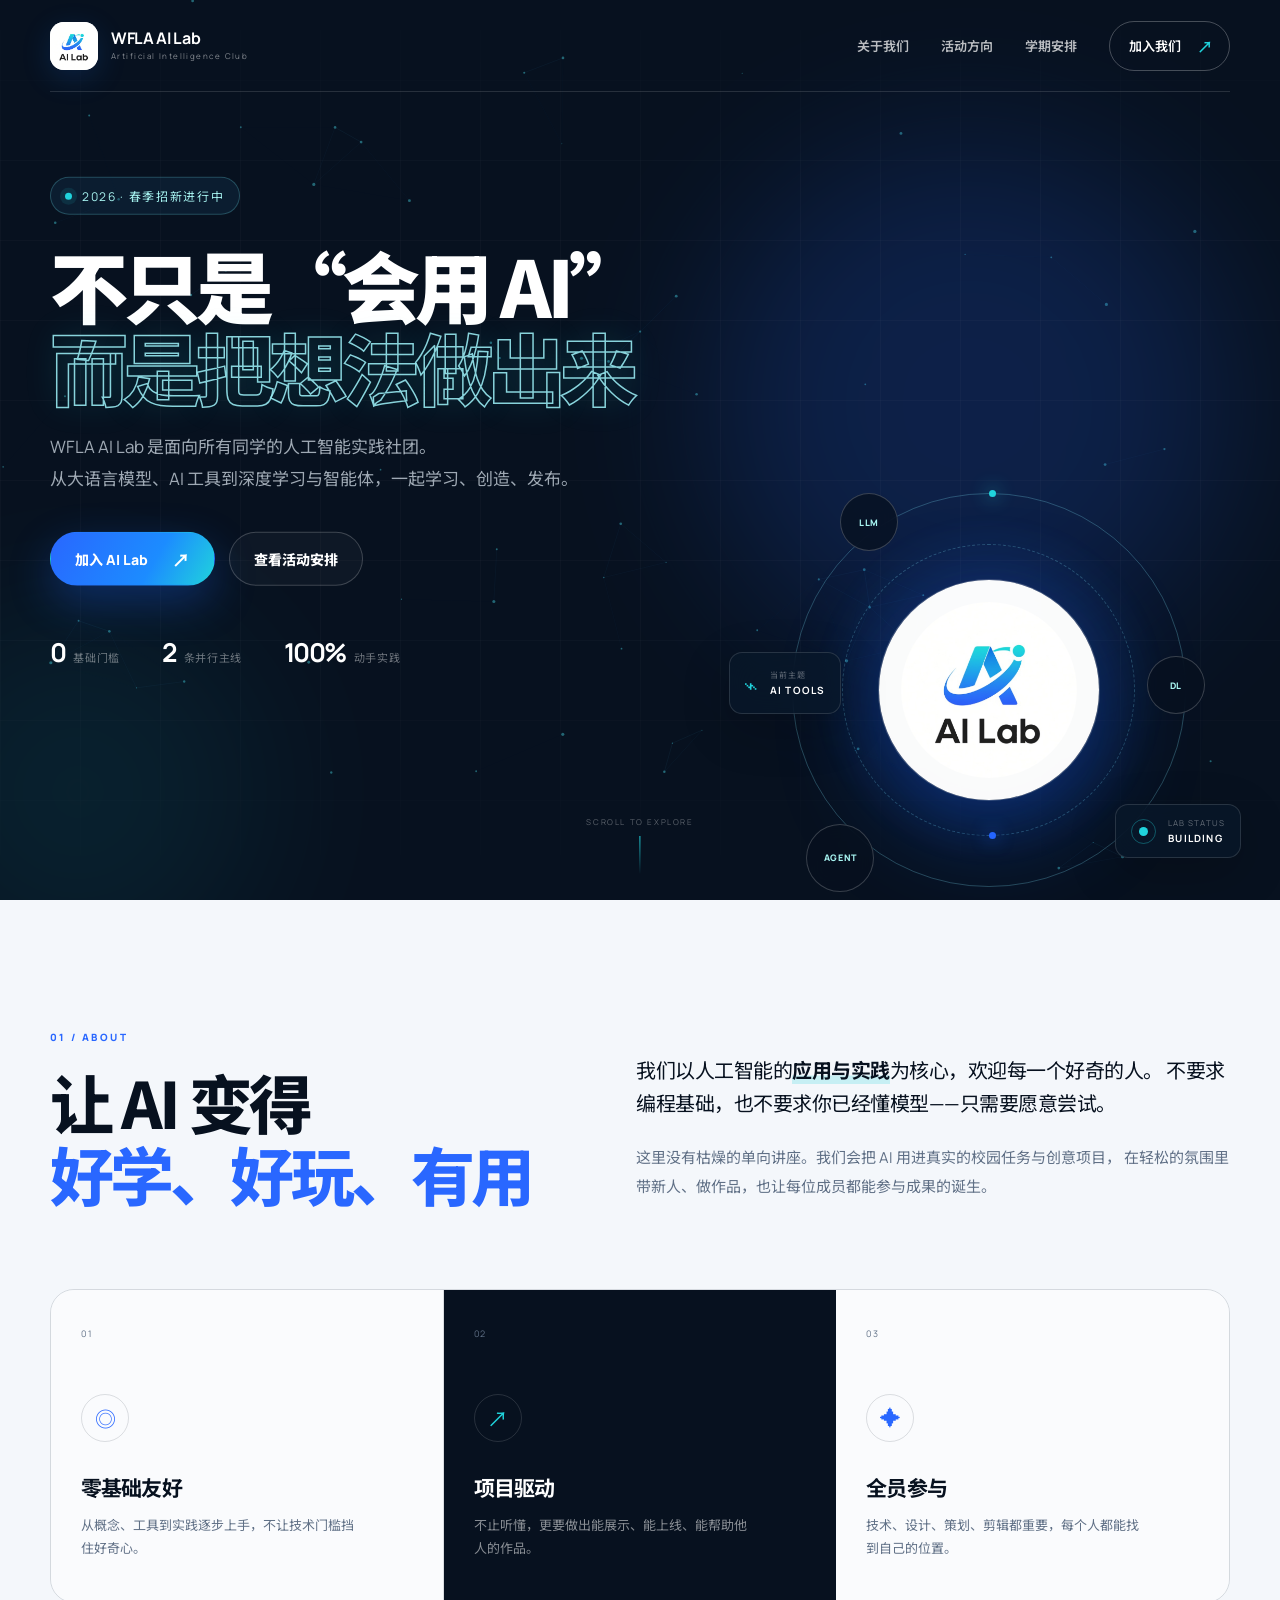
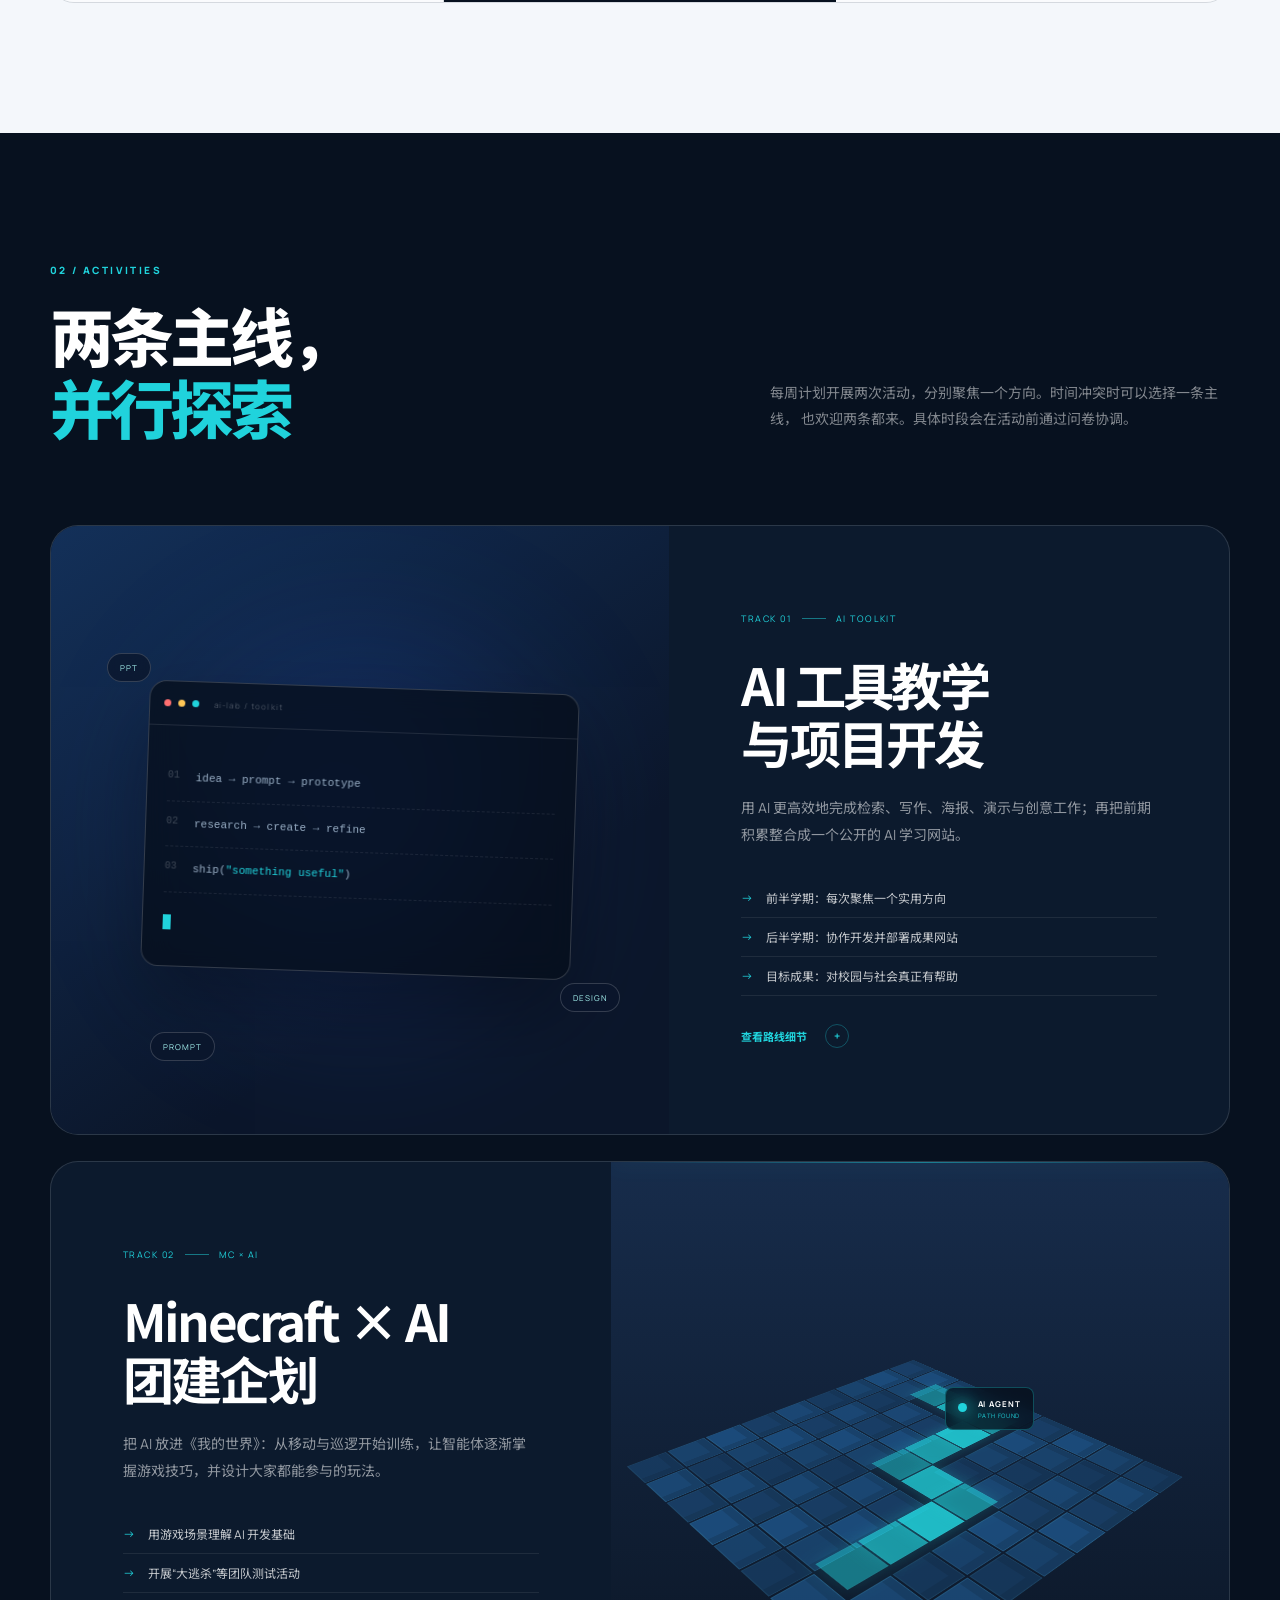
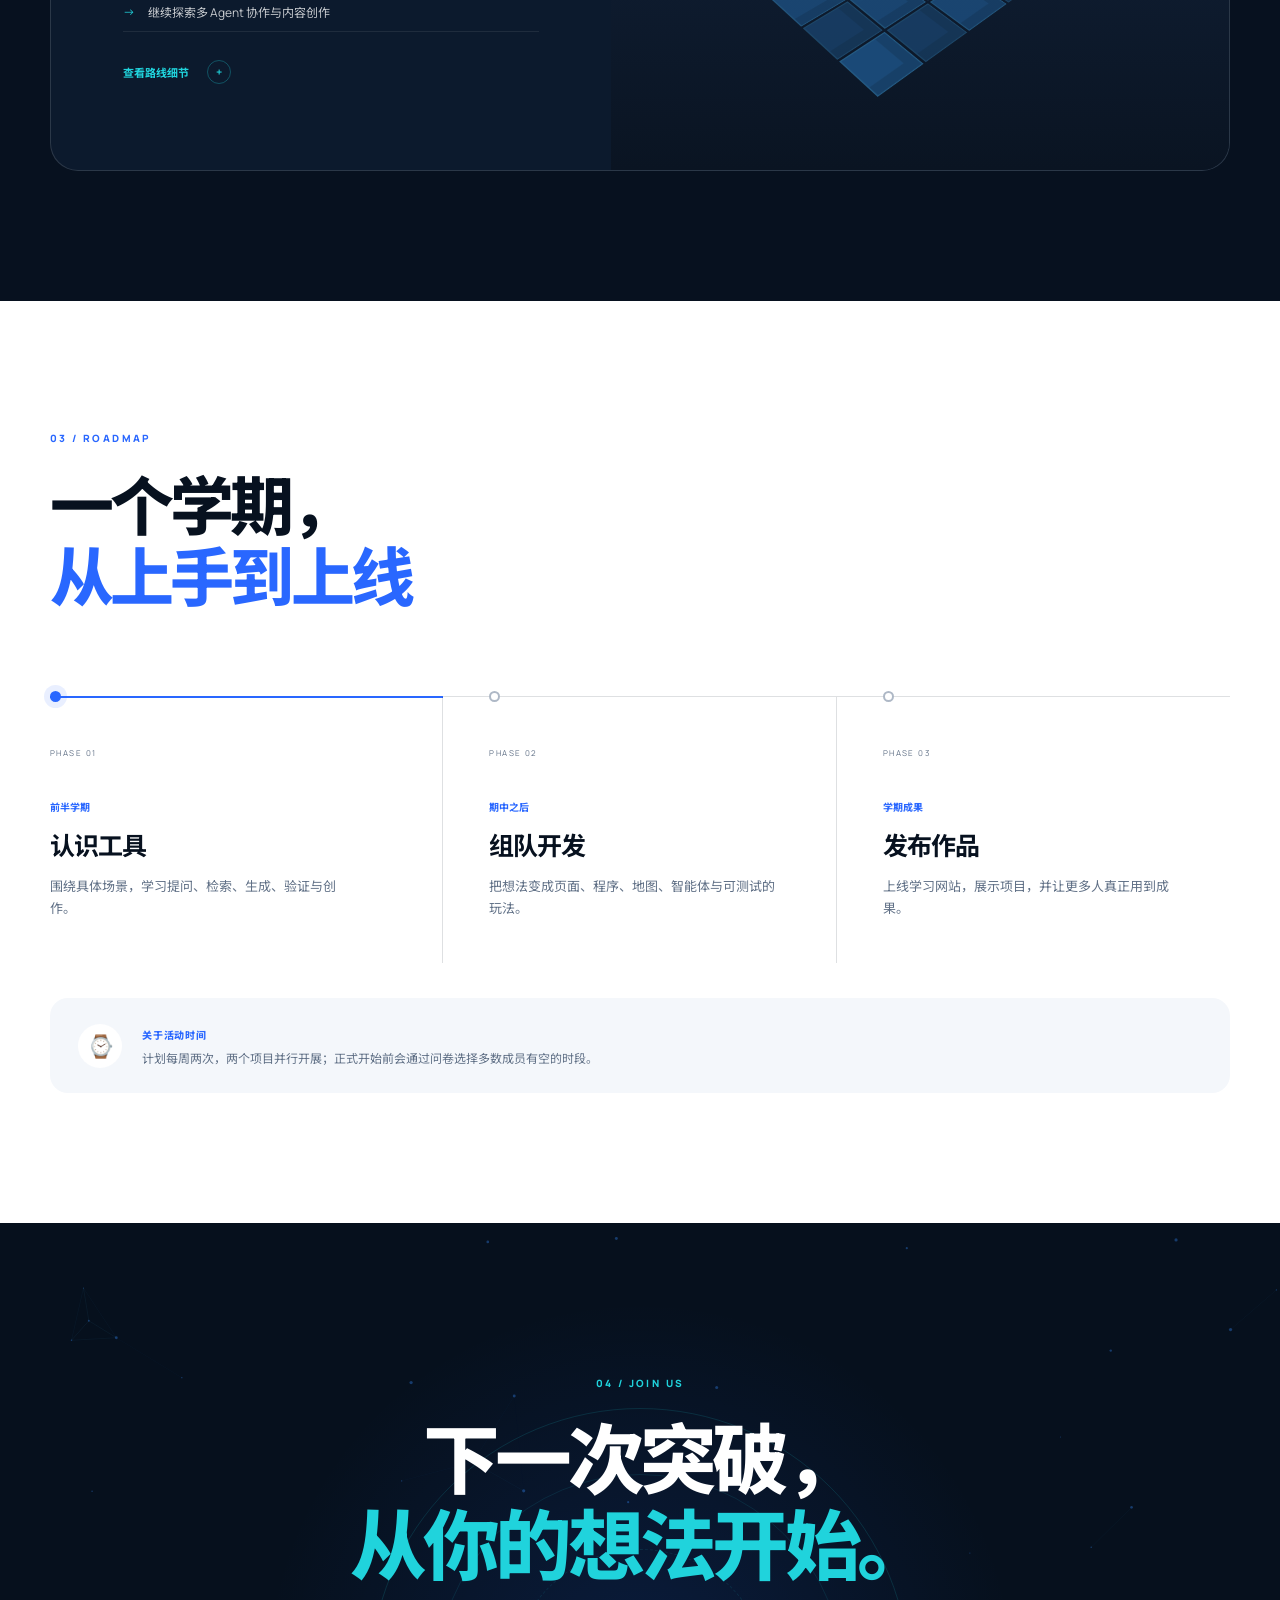
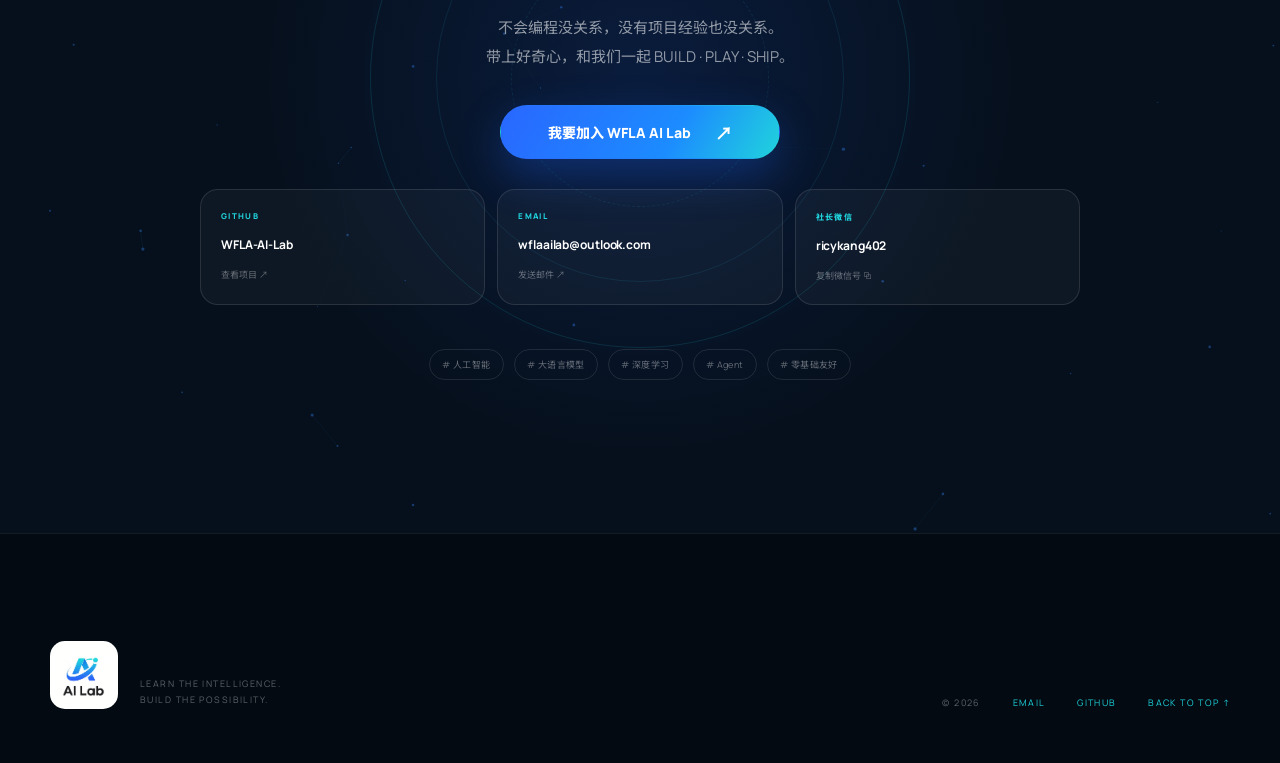
==== index.html @ a076d998 "Add files via upload" ====
<!doctype html>
<html lang="zh-CN">
  <head>
    <meta charset="UTF-8" />
    <meta name="viewport" content="width=device-width, initial-scale=1.0" />
    <meta name="theme-color" content="#07111f" />
    <meta
      name="description"
      content="WFLA AI Lab 2026 招新：从 AI 工具实践到 Minecraft × AI 项目，在轻松的氛围里一起学习、创造与发布。"
    />
    <meta property="og:title" content="WFLA AI Lab · 2026 招新" />
    <meta
      property="og:description"
      content="零基础也能加入。一起把 AI 用起来，把想法做出来。"
    />
    <meta property="og:type" content="website" />
    <meta property="og:image" content="assets/ai-lab-logo.png" />
    <title>WFLA AI Lab · 2026 招新</title>
    <link rel="icon" href="assets/ai-lab-logo.png" />
    <link rel="manifest" href="site.webmanifest" />
    <link rel="preconnect" href="https://fonts.googleapis.com" />
    <link rel="preconnect" href="https://fonts.gstatic.com" crossorigin />
    <link
      href="https://fonts.googleapis.com/css2?family=Manrope:wght@400;500;600;700;800&family=Noto+Sans+SC:wght@400;500;600;700;800;900&display=swap"
      rel="stylesheet"
    />
    <link rel="stylesheet" href="styles.css" />
  </head>
  <body>
    <a class="skip-link" href="#main">跳到主要内容</a>
    <div class="page-progress" aria-hidden="true"><span></span></div>

    <header class="site-header" id="top">
      <a class="brand" href="#top" aria-label="WFLA AI Lab 首页">
        <span class="brand-mark"><img src="assets/ai-lab-logo.png" alt="" /></span>
        <span class="brand-copy">
          <strong>WFLA AI Lab</strong>
          <small>Artificial Intelligence Club</small>
        </span>
      </a>

      <button class="menu-toggle" type="button" aria-expanded="false" aria-controls="site-nav">
        <span></span><span></span>
        <span class="sr-only">打开导航</span>
      </button>

      <nav class="site-nav" id="site-nav" aria-label="主导航">
        <a href="#about">关于我们</a>
        <a href="#activities">活动方向</a>
        <a href="#schedule">学期安排</a>
        <a class="nav-cta" href="#join">加入我们 <span>↗</span></a>
      </nav>
    </header>

    <main id="main">
      <section class="hero" aria-labelledby="hero-title">
        <canvas id="network-canvas" aria-hidden="true"></canvas>
        <div class="hero-glow hero-glow-a" aria-hidden="true"></div>
        <div class="hero-glow hero-glow-b" aria-hidden="true"></div>
        <div class="hero-grid" aria-hidden="true"></div>

        <div class="hero-content">
          <div class="eyebrow reveal">
            <span class="status-dot"></span>
            2026 · 春季招新进行中
          </div>

          <h1 id="hero-title" class="reveal">
            不只是“会用 AI”<br />
            <span>而是把想法做出来</span>
          </h1>

          <p class="hero-lead reveal">
            WFLA AI Lab 是面向所有同学的人工智能实践社团。<br class="desktop-only" />
            从大语言模型、AI 工具到深度学习与智能体，一起学习、创造、发布。
          </p>

          <div class="hero-actions reveal">
            <a class="button button-primary" href="#join">
              <span>加入 AI Lab</span><span class="button-icon">↗</span>
            </a>
            <a class="button button-ghost" href="#activities">查看活动安排</a>
          </div>

          <div class="hero-proof reveal" aria-label="社团特点">
            <div><strong data-count="0">0</strong><span>基础门槛</span></div>
            <div><strong data-count="2">2</strong><span>条并行主线</span></div>
            <div><strong data-count="100" data-suffix="%">100%</strong><span>动手实践</span></div>
          </div>
        </div>

        <div class="hero-orbit reveal" aria-hidden="true">
          <div class="orbit-shell">
            <div class="orbit-ring orbit-ring-one"></div>
            <div class="orbit-ring orbit-ring-two"></div>
            <div class="orbit-core">
              <img src="assets/ai-lab-logo.png" alt="" />
            </div>
            <span class="orbit-node node-one">LLM</span>
            <span class="orbit-node node-two">DL</span>
            <span class="orbit-node node-three">AGENT</span>
          </div>
          <div class="signal-card signal-card-a">
            <span class="signal-icon">⌁</span>
            <div><small>当前主题</small><strong id="rotating-topic">AI TOOLS</strong></div>
          </div>
          <div class="signal-card signal-card-b">
            <span class="live-wave"></span>
            <div><small>LAB STATUS</small><strong>BUILDING</strong></div>
          </div>
        </div>

        <a class="scroll-cue" href="#about" aria-label="继续向下浏览">
          <span>SCROLL TO EXPLORE</span><i></i>
        </a>
      </section>

      <section class="section section-light" id="about">
        <div class="section-inner about-grid">
          <div class="section-heading reveal">
            <span class="section-index">01 / ABOUT</span>
            <h2>让 AI 变得<br /><em>好学、好玩、有用</em></h2>
          </div>

          <div class="about-copy reveal">
            <p class="lead-copy">
              我们以人工智能的<strong>应用与实践</strong>为核心，欢迎每一个好奇的人。
              不要求编程基础，也不要求你已经懂模型——只需要愿意尝试。
            </p>
            <p>
              这里没有枯燥的单向讲座。我们会把 AI 用进真实的校园任务与创意项目，
              在轻松的氛围里带新人、做作品，也让每位成员都能参与成果的诞生。
            </p>
          </div>

          <div class="principles reveal">
            <article class="principle-card">
              <span class="card-number">01</span>
              <div class="mini-icon">◎</div>
              <h3>零基础友好</h3>
              <p>从概念、工具到实践逐步上手，不让技术门槛挡住好奇心。</p>
            </article>
            <article class="principle-card featured">
              <span class="card-number">02</span>
              <div class="mini-icon">↗</div>
              <h3>项目驱动</h3>
              <p>不止听懂，更要做出能展示、能上线、能帮助他人的作品。</p>
            </article>
            <article class="principle-card">
              <span class="card-number">03</span>
              <div class="mini-icon">✦</div>
              <h3>全员参与</h3>
              <p>技术、设计、策划、剪辑都重要，每个人都能找到自己的位置。</p>
            </article>
          </div>
        </div>
      </section>

      <section class="section section-dark" id="activities">
        <div class="section-inner">
          <div class="section-heading split reveal">
            <div>
              <span class="section-index">02 / ACTIVITIES</span>
              <h2>两条主线，<br /><em>并行探索</em></h2>
            </div>
            <p>
              每周计划开展两次活动，分别聚焦一个方向。时间冲突时可以选择一条主线，
              也欢迎两条都来。具体时段会在活动前通过问卷协调。
            </p>
          </div>

          <div class="activity-stack">
            <article class="activity-card tool-card reveal" data-tilt>
              <div class="activity-visual tool-visual" aria-hidden="true">
                <div class="terminal-window">
                  <div class="terminal-bar"><i></i><i></i><i></i><span>ai-lab / toolkit</span></div>
                  <div class="terminal-code">
                    <p><span>01</span><code>idea → prompt → prototype</code></p>
                    <p><span>02</span><code>research → create → refine</code></p>
                    <p><span>03</span><code>ship(<b>"something useful"</b>)</code></p>
                    <div class="terminal-cursor"></div>
                  </div>
                </div>
                <span class="floating-chip chip-a">PPT</span>
                <span class="floating-chip chip-b">DESIGN</span>
                <span class="floating-chip chip-c">PROMPT</span>
              </div>
              <div class="activity-content">
                <div class="activity-meta"><span>TRACK 01</span><i></i><span>AI TOOLKIT</span></div>
                <h3>AI 工具教学<br />与项目开发</h3>
                <p>
                  用 AI 更高效地完成检索、写作、海报、演示与创意工作；再把前期积累整合成一个公开的 AI 学习网站。
                </p>
                <ul>
                  <li>前半学期：每次聚焦一个实用方向</li>
                  <li>后半学期：协作开发并部署成果网站</li>
                  <li>目标成果：对校园与社会真正有帮助</li>
                </ul>
                <button class="text-button activity-expand" type="button" aria-expanded="false">
                  <span>查看路线细节</span><i>+</i>
                </button>
                <div class="activity-detail">
                  <p>
                    选题会参考成员真实需求：社团宣传、学生会工作、IB 学习任务或个人创作，都可以成为现场案例。
                  </p>
                </div>
              </div>
            </article>

            <article class="activity-card mc-card reveal" data-tilt>
              <div class="activity-content">
                <div class="activity-meta"><span>TRACK 02</span><i></i><span>MC × AI</span></div>
                <h3>Minecraft × AI<br />团建企划</h3>
                <p>
                  把 AI 放进《我的世界》：从移动与巡逻开始训练，让智能体逐渐掌握游戏技巧，并设计大家都能参与的玩法。
                </p>
                <ul>
                  <li>用游戏场景理解 AI 开发基础</li>
                  <li>开展“大逃杀”等团队测试活动</li>
                  <li>继续探索多 Agent 协作与内容创作</li>
                </ul>
                <button class="text-button activity-expand" type="button" aria-expanded="false">
                  <span>查看路线细节</span><i>+</i>
                </button>
                <div class="activity-detail">
                  <p>
                    你可以参与地图、策划、测试、开发或视频剪辑；好的玩法来自所有成员一起试、一起改。
                  </p>
                </div>
              </div>
              <div class="activity-visual voxel-visual" aria-hidden="true">
                <div class="voxel-world" id="voxel-world"></div>
                <div class="agent-marker"><span></span><b>AI AGENT</b><small>PATH FOUND</small></div>
                <div class="scan-line"></div>
              </div>
            </article>
          </div>
        </div>
      </section>

      <section class="section section-schedule" id="schedule">
        <div class="section-inner">
          <div class="section-heading reveal">
            <span class="section-index">03 / ROADMAP</span>
            <h2>一个学期，<br /><em>从上手到上线</em></h2>
          </div>

          <div class="roadmap reveal" role="list">
            <article class="roadmap-step active" role="listitem" tabindex="0">
              <span class="step-id">PHASE 01</span>
              <div class="step-dot"></div>
              <small>前半学期</small>
              <h3>认识工具</h3>
              <p>围绕具体场景，学习提问、检索、生成、验证与创作。</p>
            </article>
            <article class="roadmap-step" role="listitem" tabindex="0">
              <span class="step-id">PHASE 02</span>
              <div class="step-dot"></div>
              <small>期中之后</small>
              <h3>组队开发</h3>
              <p>把想法变成页面、程序、地图、智能体与可测试的玩法。</p>
            </article>
            <article class="roadmap-step" role="listitem" tabindex="0">
              <span class="step-id">PHASE 03</span>
              <div class="step-dot"></div>
              <small>学期成果</small>
              <h3>发布作品</h3>
              <p>上线学习网站，展示项目，并让更多人真正用到成果。</p>
            </article>
          </div>

          <div class="schedule-note reveal">
            <div class="schedule-icon">⌚</div>
            <div>
              <span>关于活动时间</span>
              <p>计划每周两次，两个项目并行开展；正式开始前会通过问卷选择多数成员有空的时段。</p>
            </div>
          </div>
        </div>
      </section>

      <section class="section join-section" id="join">
        <canvas id="join-canvas" aria-hidden="true"></canvas>
        <div class="join-orb" aria-hidden="true"></div>
        <div class="section-inner join-inner">
          <span class="section-index reveal">04 / JOIN US</span>
          <h2 class="reveal">下一次突破，<br /><em>从你的想法开始。</em></h2>
          <p class="reveal">
            不会编程没关系，没有项目经验也没关系。<br />
            带上好奇心，和我们一起 BUILD · PLAY · SHIP。
          </p>
          <button class="button button-primary join-button reveal" type="button" data-open-modal>
            <span>我要加入 WFLA AI Lab</span><span class="button-icon">↗</span>
          </button>
          <div class="contact-grid reveal" aria-label="联系方式">
            <a class="contact-card" href="https://github.com/WFLA-AI-Lab" target="_blank" rel="noreferrer">
              <small>GITHUB</small>
              <strong>WFLA-AI-Lab</strong>
              <span>查看项目 ↗</span>
            </a>
            <a class="contact-card" href="mailto:wflaailab@outlook.com">
              <small>EMAIL</small>
              <strong>wflaailab@outlook.com</strong>
              <span>发送邮件 ↗</span>
            </a>
            <button class="contact-card" type="button" data-copy-text="ricykang402">
              <small>社长微信</small>
              <strong>ricykang402</strong>
              <span class="copy-state">复制微信号 ⧉</span>
            </button>
          </div>
          <div class="join-tags reveal" aria-label="招新关键词">
            <span># 人工智能</span><span># 大语言模型</span><span># 深度学习</span><span># Agent</span><span># 零基础友好</span>
          </div>
        </div>
      </section>
    </main>

    <footer class="site-footer">
      <div class="footer-brand">
        <img src="assets/ai-lab-logo.png" alt="WFLA AI Lab" />
        <p>LEARN THE INTELLIGENCE.<br />BUILD THE POSSIBILITY.</p>
      </div>
      <div class="footer-meta">
        <span>© 2026</span>
        <a href="mailto:wflaailab@outlook.com">EMAIL</a>
        <a href="https://github.com/WFLA-AI-Lab" target="_blank" rel="noreferrer">GITHUB</a>
        <a href="#top">BACK TO TOP ↑</a>
      </div>
    </footer>

    <dialog class="join-modal" id="join-modal" aria-labelledby="join-modal-title">
      <button class="modal-close" type="button" data-close-modal aria-label="关闭">×</button>
      <span class="modal-label">READY TO CREATE?</span>
      <h2 id="join-modal-title">欢迎加入 AI Lab</h2>
      <p>通过下面任一方式联系我们，获取招新群、时间问卷与最新项目进度。</p>
      <div class="modal-steps">
        <a href="https://github.com/WFLA-AI-Lab" target="_blank" rel="noreferrer"><b>01</b><span>GitHub · WFLA-AI-Lab</span><i>↗</i></a>
        <a href="mailto:wflaailab@outlook.com"><b>02</b><span>wflaailab@outlook.com</span><i>↗</i></a>
        <button type="button" data-copy-text="ricykang402"><b>03</b><span>社长微信 · ricykang402</span><i class="copy-state">⧉</i></button>
      </div>
      <button class="button button-primary copy-button" type="button" data-copy-text="你好，我想加入 WFLA AI Lab，请问如何进入招新群？">
        <span>复制入群咨询语</span><span class="button-icon">⧉</span>
      </button>
      <small>可将咨询语发送给社长微信或校内负责招新的同学</small>
    </dialog>

    <script src="script.js"></script>
  </body>
</html>
---- styles.css ----
:root {
  --ink: #07111f;
  --ink-2: #0c1a2d;
  --paper: #f4f7fb;
  --white: #ffffff;
  --blue: #2967ff;
  --cyan: #20d3dc;
  --cyan-soft: #a7f4f1;
  --line-light: rgba(7, 17, 31, 0.13);
  --line-dark: rgba(255, 255, 255, 0.13);
  --muted: #607086;
  --container: min(1180px, calc(100vw - 48px));
  --radius: 24px;
}

* { box-sizing: border-box; }
html { scroll-behavior: smooth; }
body {
  margin: 0;
  background: var(--ink);
  color: var(--ink);
  font-family: "Manrope", "Noto Sans SC", sans-serif;
  -webkit-font-smoothing: antialiased;
  overflow-x: hidden;
}
body.modal-open { overflow: hidden; }
a { color: inherit; text-decoration: none; }
button, input { font: inherit; }
button { color: inherit; }
img { max-width: 100%; display: block; }
.sr-only {
  position: absolute; width: 1px; height: 1px; padding: 0; margin: -1px;
  overflow: hidden; clip: rect(0, 0, 0, 0); white-space: nowrap; border: 0;
}
.skip-link {
  position: fixed; left: 16px; top: -60px; z-index: 1000;
  background: var(--cyan); padding: 12px 18px; border-radius: 10px;
  font-weight: 800; transition: top .2s;
}
.skip-link:focus { top: 16px; }

.page-progress { position: fixed; top: 0; left: 0; right: 0; height: 2px; z-index: 1000; }
.page-progress span { display: block; width: 0; height: 100%; background: linear-gradient(90deg, var(--blue), var(--cyan)); }

.site-header {
  width: var(--container); height: 92px; margin: 0 auto;
  display: flex; align-items: center; justify-content: space-between;
  position: absolute; z-index: 20; left: 50%; transform: translateX(-50%);
  color: var(--white); border-bottom: 1px solid var(--line-dark);
}
.brand { display: flex; align-items: center; gap: 13px; }
.brand-mark {
  width: 48px; height: 48px; border-radius: 14px; overflow: hidden; background: white;
  display: grid; place-items: center; box-shadow: 0 8px 30px rgba(31, 123, 255, .16);
}
.brand-mark img { width: 100%; height: 100%; object-fit: cover; }
.brand-copy { display: flex; flex-direction: column; line-height: 1.05; }
.brand-copy strong { font-size: 16px; letter-spacing: -.02em; }
.brand-copy small { margin-top: 5px; font-size: 8px; letter-spacing: .18em; opacity: .5; }
.site-nav { display: flex; align-items: center; gap: 32px; font-size: 13px; font-weight: 600; }
.site-nav > a:not(.nav-cta) { position: relative; opacity: .72; transition: opacity .2s; }
.site-nav > a:not(.nav-cta)::after {
  content: ""; position: absolute; height: 1px; bottom: -8px; left: 0; width: 0;
  background: var(--cyan); transition: width .25s;
}
.site-nav > a:hover { opacity: 1; }
.site-nav > a:hover::after { width: 100%; }
.nav-cta {
  display: flex; align-items: center; gap: 16px; padding: 12px 16px 12px 19px;
  border: 1px solid rgba(255, 255, 255, .25); border-radius: 999px; transition: .25s;
}
.nav-cta:hover { background: var(--white); color: var(--ink); }
.nav-cta span { color: var(--cyan); font-size: 16px; }
.menu-toggle { display: none; }

.hero {
  position: relative; min-height: 860px; height: 100svh; max-height: 1040px;
  background: var(--ink); color: var(--white); overflow: hidden;
}
#network-canvas, #join-canvas { position: absolute; inset: 0; width: 100%; height: 100%; }
.hero-grid {
  position: absolute; inset: 0; opacity: .12; pointer-events: none;
  background-image: linear-gradient(rgba(255,255,255,.2) 1px, transparent 1px), linear-gradient(90deg, rgba(255,255,255,.2) 1px, transparent 1px);
  background-size: 80px 80px;
  mask-image: linear-gradient(to bottom, transparent, black 20%, black 70%, transparent 100%);
}
.hero-glow { position: absolute; border-radius: 50%; filter: blur(80px); opacity: .18; }
.hero-glow-a { width: 520px; height: 520px; right: 4%; top: 16%; background: var(--blue); }
.hero-glow-b { width: 360px; height: 360px; left: -8%; bottom: -8%; background: var(--cyan); opacity: .08; }
.hero-content {
  width: var(--container); position: absolute; z-index: 3; left: 50%; top: 47%;
  transform: translate(-50%, -50%); padding-right: 48%;
}
.eyebrow {
  display: inline-flex; align-items: center; gap: 10px; padding: 9px 14px;
  border: 1px solid rgba(109, 228, 235, .25); background: rgba(31, 76, 111, .22);
  border-radius: 999px; color: var(--cyan-soft); font-size: 12px; letter-spacing: .14em;
}
.status-dot { width: 7px; height: 7px; border-radius: 50%; background: var(--cyan); box-shadow: 0 0 0 5px rgba(32, 211, 220, .1); animation: pulse 2s infinite; }
@keyframes pulse { 50% { box-shadow: 0 0 0 9px rgba(32, 211, 220, 0); } }
.hero h1 {
  margin: 28px 0 24px; max-width: 800px; font-family: "Noto Sans SC", sans-serif;
  font-size: clamp(52px, 6.1vw, 92px); font-weight: 900; line-height: 1.05; letter-spacing: -.065em;
  white-space: nowrap;
}
.hero h1 span {
  color: transparent; -webkit-text-stroke: 1.5px rgba(151, 232, 240, .9);
  text-shadow: 0 0 35px rgba(32, 211, 220, .12);
}
.hero-lead { max-width: 650px; font-size: 17px; line-height: 1.9; color: rgba(232, 241, 251, .68); }
.hero-actions { display: flex; gap: 14px; margin-top: 36px; }
.button {
  min-height: 54px; padding: 0 24px; border-radius: 999px; border: 1px solid transparent;
  display: inline-flex; justify-content: center; align-items: center; gap: 24px;
  font-size: 14px; font-weight: 800; cursor: pointer; transition: transform .25s, box-shadow .25s, background .25s;
}
.button:hover { transform: translateY(-3px); }
.button-primary { background: linear-gradient(120deg, var(--blue), #1c8cff 62%, var(--cyan)); color: white; box-shadow: 0 16px 44px rgba(29, 104, 255, .3); }
.button-primary:hover { box-shadow: 0 20px 54px rgba(29, 104, 255, .46); }
.button-ghost { color: white; border-color: rgba(255,255,255,.2); background: rgba(255,255,255,.03); }
.button-ghost:hover { background: rgba(255,255,255,.1); }
.button-icon { font-size: 18px; }
.hero-proof { display: flex; gap: 42px; margin-top: 48px; }
.hero-proof div { display: grid; grid-template-columns: auto auto; align-items: baseline; gap: 8px; }
.hero-proof strong { font-size: 26px; letter-spacing: -.06em; }
.hero-proof span { color: rgba(255,255,255,.42); font-size: 11px; letter-spacing: .06em; }

.hero-orbit { position: absolute; z-index: 4; width: 480px; height: 480px; right: max(4vw, calc((100vw - 1180px)/2)); top: 50%; transform: translateY(-45%); }
.orbit-shell { width: 100%; height: 100%; position: relative; display: grid; place-items: center; perspective: 800px; }
.orbit-shell::before { content: ""; position: absolute; width: 78%; height: 78%; border-radius: 50%; background: radial-gradient(circle, rgba(37, 112, 255, .22), transparent 66%); filter: blur(5px); }
.orbit-ring { position: absolute; border: 1px solid rgba(124, 223, 239, .27); border-radius: 50%; }
.orbit-ring-one { width: 82%; height: 82%; animation: spin 18s linear infinite; }
.orbit-ring-one::after, .orbit-ring-two::after { content: ""; position: absolute; width: 7px; height: 7px; border-radius: 50%; background: var(--cyan); box-shadow: 0 0 18px var(--cyan); top: -4px; left: 50%; }
.orbit-ring-two { width: 61%; height: 61%; border-style: dashed; animation: spinReverse 13s linear infinite; }
.orbit-ring-two::after { background: var(--blue); box-shadow: 0 0 18px var(--blue); top: auto; bottom: -4px; }
.orbit-core {
  position: relative; width: 220px; height: 220px; border-radius: 50%; overflow: hidden;
  padding: 22px; background: rgba(255,255,255,.98); box-shadow: 0 0 0 1px rgba(255,255,255,.2), 0 30px 100px rgba(14, 91, 255, .35);
  animation: float 5s ease-in-out infinite;
}
.orbit-core img { width: 100%; height: 100%; object-fit: cover; border-radius: 50%; }
.orbit-node {
  position: absolute; display: grid; place-items: center; width: 58px; height: 58px;
  border: 1px solid rgba(255,255,255,.2); border-radius: 50%; background: rgba(7, 17, 31, .76);
  backdrop-filter: blur(10px); font-size: 9px; font-weight: 800; color: var(--cyan-soft); letter-spacing: .08em;
}
.node-one { top: 9%; left: 19%; }
.node-two { right: 5%; top: 43%; }
.node-three { left: 12%; bottom: 8%; width: 68px; height: 68px; }
.signal-card {
  position: absolute; display: flex; gap: 12px; align-items: center; padding: 12px 15px;
  border: 1px solid rgba(255,255,255,.13); background: rgba(9, 24, 42, .72); backdrop-filter: blur(14px);
  border-radius: 13px; box-shadow: 0 15px 50px rgba(0,0,0,.2);
}
.signal-card-a { left: -20px; top: 42%; }
.signal-card-b { right: -12px; bottom: 15%; }
.signal-card small { display: block; font-size: 8px; color: rgba(255,255,255,.38); letter-spacing: .12em; }
.signal-card strong { display: block; margin-top: 3px; font-size: 10px; letter-spacing: .12em; }
.signal-icon { font-size: 26px; color: var(--cyan); }
.live-wave { position: relative; width: 25px; height: 25px; border: 1px solid rgba(32,211,220,.35); border-radius: 50%; }
.live-wave::before { content: ""; position: absolute; inset: 7px; background: var(--cyan); border-radius: 50%; animation: pulse 1.5s infinite; }
@keyframes spin { to { transform: rotate(360deg); } }
@keyframes spinReverse { to { transform: rotate(-360deg); } }
@keyframes float { 50% { transform: translateY(-12px) rotate(1deg); } }
.scroll-cue {
  position: absolute; z-index: 5; left: 50%; transform: translateX(-50%); bottom: 26px;
  display: flex; flex-direction: column; align-items: center; gap: 9px; font-size: 8px; letter-spacing: .2em; color: rgba(255,255,255,.34);
}
.scroll-cue i { width: 1px; height: 38px; background: linear-gradient(var(--cyan), transparent); animation: scrollLine 1.8s ease-in-out infinite; transform-origin: top; }
@keyframes scrollLine { 50% { transform: scaleY(.4); opacity: .5; } }

.section { position: relative; padding: 130px 0; }
.section-inner { width: var(--container); margin: 0 auto; }
.section-light { background: var(--paper); }
.section-dark { background: var(--ink); color: white; }
.section-heading .section-index, .section-index {
  display: block; margin-bottom: 22px; color: var(--blue); font-size: 10px; font-weight: 800; letter-spacing: .24em;
}
.section-dark .section-index, .join-section .section-index { color: var(--cyan); }
.section-heading h2, .join-section h2 {
  margin: 0; font-family: "Noto Sans SC", sans-serif; font-size: clamp(42px, 5vw, 70px);
  line-height: 1.12; letter-spacing: -.06em; font-weight: 800;
}
.section-heading h2 em, .join-section h2 em { font-style: normal; color: var(--blue); }
.section-dark .section-heading h2 em, .join-section h2 em { color: var(--cyan); }
.about-grid { display: grid; grid-template-columns: .9fr 1.1fr; column-gap: 100px; }
.about-copy { align-self: end; padding-bottom: 8px; }
.about-copy p { margin: 0; color: var(--muted); font-size: 15px; line-height: 1.9; }
.about-copy .lead-copy { margin-bottom: 24px; color: var(--ink); font-size: 20px; line-height: 1.65; letter-spacing: -.025em; }
.about-copy strong { box-shadow: inset 0 -.42em 0 rgba(32, 211, 220, .22); }
.principles { grid-column: 1/-1; display: grid; grid-template-columns: repeat(3, 1fr); margin-top: 80px; border: 1px solid var(--line-light); border-radius: var(--radius); overflow: hidden; }
.principle-card { min-height: 312px; padding: 30px; position: relative; background: rgba(255,255,255,.55); border-right: 1px solid var(--line-light); transition: transform .3s, background .3s; }
.principle-card:last-child { border-right: 0; }
.principle-card.featured { background: var(--ink); color: white; }
.principle-card:hover { transform: translateY(-5px); z-index: 2; }
.card-number { font-size: 9px; letter-spacing: .18em; color: var(--muted); }
.mini-icon { width: 48px; height: 48px; border: 1px solid var(--line-light); border-radius: 50%; display: grid; place-items: center; font-size: 21px; margin: 52px 0 30px; color: var(--blue); }
.featured .mini-icon { border-color: var(--line-dark); color: var(--cyan); }
.principle-card h3 { margin: 0 0 12px; font-size: 21px; letter-spacing: -.04em; }
.principle-card p { margin: 0; max-width: 280px; color: var(--muted); font-size: 13px; line-height: 1.75; }
.featured p { color: rgba(255,255,255,.52); }

.section-heading.split { display: flex; justify-content: space-between; align-items: flex-end; }
.section-heading.split > p { max-width: 460px; margin: 0 0 10px; color: rgba(255,255,255,.5); font-size: 14px; line-height: 1.9; }
.activity-stack { margin-top: 82px; display: grid; gap: 26px; }
.activity-card {
  position: relative; display: grid; grid-template-columns: 1.05fr .95fr; min-height: 610px;
  border: 1px solid var(--line-dark); border-radius: 28px; overflow: hidden; background: var(--ink-2);
  transform-style: preserve-3d; transition: border-color .3s;
}
.activity-card:hover { border-color: rgba(63, 219, 227, .36); }
.activity-content { padding: clamp(40px, 6vw, 72px); align-self: center; }
.activity-meta { display: flex; align-items: center; gap: 10px; font-size: 9px; letter-spacing: .16em; color: var(--cyan); }
.activity-meta i { width: 24px; height: 1px; background: var(--cyan); opacity: .5; }
.activity-content h3 { margin: 30px 0 24px; font-family: "Noto Sans SC", sans-serif; font-size: clamp(34px, 4vw, 55px); line-height: 1.14; letter-spacing: -.055em; }
.activity-content > p { max-width: 530px; margin: 0; color: rgba(255,255,255,.55); font-size: 14px; line-height: 1.9; }
.activity-content ul { list-style: none; margin: 30px 0 0; padding: 0; }
.activity-content li { position: relative; padding: 10px 0 10px 25px; border-bottom: 1px solid rgba(255,255,255,.08); color: rgba(255,255,255,.76); font-size: 12px; }
.activity-content li::before { content: "→"; position: absolute; left: 0; color: var(--cyan); }
.activity-visual { position: relative; min-height: 100%; overflow: hidden; }
.tool-visual { background: linear-gradient(145deg, #133059, #0b162a 68%); display: grid; place-items: center; }
.tool-visual::before { content: ""; position: absolute; width: 340px; height: 340px; border-radius: 50%; background: var(--blue); filter: blur(90px); opacity: .22; }
.terminal-window { width: 76%; max-width: 430px; position: relative; z-index: 2; border: 1px solid rgba(255,255,255,.18); border-radius: 17px; background: rgba(4, 12, 24, .75); backdrop-filter: blur(16px); box-shadow: 0 35px 80px rgba(0,0,0,.35); transform: rotate(2deg); }
.terminal-bar { height: 44px; display: flex; align-items: center; gap: 7px; padding: 0 14px; border-bottom: 1px solid rgba(255,255,255,.1); }
.terminal-bar i { width: 7px; height: 7px; border-radius: 50%; background: rgba(255,255,255,.2); }
.terminal-bar i:first-child { background: #ff6f70; }
.terminal-bar i:nth-child(2) { background: #ffc756; }
.terminal-bar i:nth-child(3) { background: var(--cyan); }
.terminal-bar span { margin-left: 8px; color: rgba(255,255,255,.28); font-size: 8px; letter-spacing: .14em; }
.terminal-code { padding: 30px 20px 36px; }
.terminal-code p { display: grid; grid-template-columns: 28px 1fr; margin: 0; padding: 14px 0; border-bottom: 1px dashed rgba(255,255,255,.08); }
.terminal-code span { color: rgba(255,255,255,.22); font: 10px monospace; }
.terminal-code code { color: rgba(207, 232, 255, .72); font: 11px/1.5 monospace; }
.terminal-code b { color: var(--cyan); font-weight: normal; }
.terminal-cursor { margin-top: 22px; width: 8px; height: 15px; background: var(--cyan); animation: blink 1s steps(2) infinite; }
@keyframes blink { 50% { opacity: 0; } }
.floating-chip { position: absolute; z-index: 3; padding: 8px 12px; border: 1px solid rgba(255,255,255,.17); background: rgba(11,23,44,.78); backdrop-filter: blur(8px); border-radius: 999px; font-size: 8px; letter-spacing: .12em; color: var(--cyan-soft); }
.chip-a { left: 9%; top: 21%; animation: float 4s ease-in-out infinite; }
.chip-b { right: 8%; bottom: 20%; animation: float 5s 1s ease-in-out infinite; }
.chip-c { left: 16%; bottom: 12%; animation: float 4.5s .5s ease-in-out infinite; }
.mc-card { grid-template-columns: .95fr 1.05fr; }
.voxel-visual { background: linear-gradient(#172c4b, #0a1422); perspective: 700px; }
.voxel-world { position: absolute; width: 420px; height: 420px; left: 50%; top: 51%; transform: translate(-50%, -50%) rotateX(58deg) rotateZ(-43deg); transform-style: preserve-3d; }
.voxel { position: absolute; width: 42px; height: 42px; background: #1c5083; border: 1px solid rgba(97,211,225,.16); box-shadow: inset -9px -9px 0 rgba(0,0,0,.13); transform-style: preserve-3d; transition: transform .4s, background .4s; }
.voxel::before, .voxel::after { content: ""; position: absolute; background: inherit; border: inherit; }
.voxel::before { width: 100%; height: 15px; left: -1px; bottom: -16px; transform-origin: top; transform: rotateX(-90deg); filter: brightness(.6); }
.voxel::after { width: 15px; height: 100%; right: -16px; top: -1px; transform-origin: left; transform: rotateY(90deg); filter: brightness(.78); }
.voxel.agent-path { background: var(--cyan); box-shadow: 0 0 18px rgba(32,211,220,.34); transform: translateZ(9px); }
.agent-marker { position: absolute; left: 54%; top: 37%; padding: 10px 12px 9px 32px; background: rgba(6,15,27,.76); border: 1px solid rgba(32,211,220,.3); border-radius: 8px; backdrop-filter: blur(8px); }
.agent-marker span { position: absolute; left: 12px; top: 15px; width: 9px; height: 9px; background: var(--cyan); border-radius: 50%; box-shadow: 0 0 15px var(--cyan); }
.agent-marker b, .agent-marker small { display: block; letter-spacing: .11em; }
.agent-marker b { font-size: 8px; }
.agent-marker small { margin-top: 3px; color: var(--cyan); font-size: 6px; }
.scan-line { position: absolute; left: 0; right: 0; height: 1px; top: 0; background: linear-gradient(90deg, transparent, var(--cyan), transparent); box-shadow: 0 0 20px var(--cyan); animation: scan 5s linear infinite; opacity: .5; }
@keyframes scan { to { top: 100%; } }
.text-button { display: inline-flex; align-items: center; gap: 18px; margin-top: 28px; padding: 0; border: 0; background: none; color: var(--cyan); font-size: 11px; font-weight: 700; cursor: pointer; }
.text-button i { width: 24px; height: 24px; display: grid; place-items: center; border: 1px solid rgba(32,211,220,.3); border-radius: 50%; font-style: normal; transition: transform .25s; }
.text-button[aria-expanded="true"] i { transform: rotate(45deg); }
.activity-detail { display: grid; grid-template-rows: 0fr; transition: grid-template-rows .35s; }
.activity-detail p { overflow: hidden; margin: 0; color: rgba(255,255,255,.48); font-size: 12px; line-height: 1.8; }
.activity-detail.open { grid-template-rows: 1fr; }
.activity-detail.open p { margin-top: 20px; }

.section-schedule { background: var(--white); }
.roadmap { position: relative; display: grid; grid-template-columns: repeat(3,1fr); margin-top: 86px; border-top: 1px solid var(--line-light); }
.roadmap::before { content: ""; position: absolute; top: -1px; left: 0; height: 2px; width: 33.333%; background: var(--blue); transition: transform .4s ease; transform: translateX(calc(var(--active-step, 0) * 100%)); }
.roadmap-step { position: relative; padding: 42px 46px 44px 0; border-right: 1px solid var(--line-light); outline: none; cursor: pointer; }
.roadmap-step:nth-child(2) { padding-left: 46px; }
.roadmap-step:nth-child(3) { padding-left: 46px; border-right: 0; }
.step-id { color: var(--muted); font-size: 8px; letter-spacing: .18em; }
.step-dot { position: absolute; width: 11px; height: 11px; top: -6px; left: 0; background: white; border: 2px solid #aeb8c6; border-radius: 50%; transition: .3s; }
.roadmap-step:nth-child(n+2) .step-dot { left: 46px; }
.roadmap-step.active .step-dot { border-color: var(--blue); background: var(--blue); box-shadow: 0 0 0 6px rgba(41,103,255,.1); }
.roadmap-step small { display: block; margin-top: 38px; color: var(--blue); font-size: 10px; font-weight: 700; }
.roadmap-step h3 { margin: 12px 0 12px; font-size: 25px; letter-spacing: -.04em; }
.roadmap-step p { max-width: 290px; margin: 0; color: var(--muted); font-size: 13px; line-height: 1.7; }
.schedule-note { display: grid; grid-template-columns: auto 1fr; gap: 20px; align-items: center; margin-top: 35px; padding: 24px 28px; background: var(--paper); border-radius: 18px; }
.schedule-icon { width: 44px; height: 44px; display: grid; place-items: center; border-radius: 50%; background: white; color: var(--blue); font-size: 22px; }
.schedule-note span { font-size: 10px; color: var(--blue); font-weight: 800; letter-spacing: .08em; }
.schedule-note p { margin: 5px 0 0; color: var(--muted); font-size: 12px; line-height: 1.65; }

.join-section { min-height: 910px; display: grid; place-items: center; overflow: hidden; background: #06101d; color: white; text-align: center; }
.join-section::before { content: ""; position: absolute; inset: 0; background: radial-gradient(circle at center, rgba(35, 102, 255, .14), transparent 48%); }
.join-orb { position: absolute; width: 540px; height: 540px; border-radius: 50%; border: 1px solid rgba(32,211,220,.14); }
.join-orb::before, .join-orb::after { content: ""; position: absolute; border: 1px solid rgba(32,211,220,.1); border-radius: 50%; inset: 12%; }
.join-orb::after { inset: 26%; border-style: dashed; animation: spin 24s linear infinite; }
.join-inner { position: relative; z-index: 2; display: flex; flex-direction: column; align-items: center; }
.join-section h2 { font-size: clamp(48px, 6vw, 82px); }
.join-section p { margin: 30px 0 34px; color: rgba(255,255,255,.56); font-size: 15px; line-height: 1.9; }
.join-button { min-width: 280px; }
.contact-grid { width: min(880px, 100%); display: grid; grid-template-columns: repeat(3, 1fr); gap: 12px; margin-top: 30px; text-align: left; }
.contact-card {
  position: relative; min-width: 0; min-height: 116px; padding: 20px; border: 1px solid rgba(255,255,255,.11);
  border-radius: 18px; background: rgba(255,255,255,.035); color: white; cursor: pointer;
  transition: transform .25s, border-color .25s, background .25s;
}
button.contact-card { width: 100%; appearance: none; font: inherit; text-align: left; }
.contact-card:hover { transform: translateY(-4px); border-color: rgba(32,211,220,.38); background: rgba(32,211,220,.055); }
.contact-card small { display: block; color: var(--cyan); font-size: 8px; font-weight: 800; letter-spacing: .17em; }
.contact-card strong { display: block; margin: 15px 0 8px; overflow: hidden; text-overflow: ellipsis; font-size: 12px; letter-spacing: -.01em; white-space: nowrap; }
.contact-card > span { color: rgba(255,255,255,.36); font-size: 9px; }
.join-tags { display: flex; justify-content: center; flex-wrap: wrap; gap: 10px; margin-top: 44px; }
.join-tags span { padding: 8px 12px; border: 1px solid rgba(255,255,255,.1); border-radius: 999px; color: rgba(255,255,255,.38); font-size: 9px; letter-spacing: .05em; }

.site-footer { min-height: 230px; padding: 54px max(24px, calc((100vw - 1180px)/2)); background: #030a12; color: white; display: flex; align-items: flex-end; justify-content: space-between; border-top: 1px solid rgba(255,255,255,.07); }
.footer-brand { display: flex; align-items: flex-end; gap: 22px; }
.footer-brand img { width: 68px; height: 68px; object-fit: cover; border-radius: 15px; }
.footer-brand p { margin: 0 0 2px; color: rgba(255,255,255,.36); font-size: 9px; line-height: 1.7; letter-spacing: .16em; }
.footer-meta { display: flex; gap: 32px; color: rgba(255,255,255,.36); font-size: 9px; letter-spacing: .15em; }
.footer-meta a { color: var(--cyan); }

.join-modal { width: min(540px, calc(100vw - 32px)); border: 1px solid rgba(255,255,255,.12); border-radius: 26px; padding: 46px; background: #0b1728; color: white; box-shadow: 0 30px 100px rgba(0,0,0,.55); }
.join-modal::backdrop { background: rgba(2,7,13,.8); backdrop-filter: blur(10px); }
.modal-close { position: absolute; right: 18px; top: 16px; width: 38px; height: 38px; border-radius: 50%; border: 1px solid rgba(255,255,255,.12); background: transparent; color: white; font-size: 24px; cursor: pointer; }
.modal-label { color: var(--cyan); font-size: 9px; font-weight: 800; letter-spacing: .18em; }
.join-modal h2 { margin: 17px 0 14px; font-size: 35px; letter-spacing: -.05em; }
.join-modal > p { margin: 0; color: rgba(255,255,255,.54); font-size: 13px; line-height: 1.8; }
.modal-steps { display: grid; margin: 28px 0; border-top: 1px solid rgba(255,255,255,.09); }
.modal-steps > a, .modal-steps > button { display: grid; grid-template-columns: 24px 1fr auto; align-items: center; gap: 10px; width: 100%; padding: 15px 0; border: 0; border-bottom: 1px solid rgba(255,255,255,.09); background: none; color: rgba(255,255,255,.72); text-align: left; font-size: 12px; cursor: pointer; }
.modal-steps b { color: var(--cyan); font-size: 9px; }
.modal-steps i { color: var(--cyan); font-style: normal; }
.copy-button { width: 100%; }
.join-modal > small { display: block; margin-top: 12px; text-align: center; color: rgba(255,255,255,.3); font-size: 9px; }

.reveal { opacity: 0; transform: translateY(24px); transition: opacity .8s ease, transform .8s ease; }
.reveal.visible { opacity: 1; transform: translateY(0); }

@media (max-width: 1050px) {
  .hero-content { padding-right: 41%; }
  .hero-orbit { width: 390px; height: 390px; right: -30px; }
  .orbit-core { width: 180px; height: 180px; }
  .activity-card, .mc-card { grid-template-columns: 1fr 1fr; }
  .activity-content { padding: 46px; }
}

@media (max-width: 820px) {
  :root { --container: min(100% - 32px, 680px); }
  .site-header { height: 76px; }
  .brand-mark { width: 40px; height: 40px; border-radius: 11px; }
  .brand-copy small { display: none; }
  .menu-toggle { display: grid; gap: 6px; width: 42px; height: 42px; place-content: center; border: 1px solid rgba(255,255,255,.18); border-radius: 50%; background: rgba(255,255,255,.04); }
  .menu-toggle span:not(.sr-only) { width: 17px; height: 1px; background: white; transition: .25s; }
  .menu-toggle[aria-expanded="true"] span:first-child { transform: translateY(3.5px) rotate(45deg); }
  .menu-toggle[aria-expanded="true"] span:nth-child(2) { transform: translateY(-3.5px) rotate(-45deg); }
  .site-nav { position: fixed; display: flex; flex-direction: column; align-items: stretch; gap: 0; left: 16px; right: 16px; top: 84px; padding: 14px; background: rgba(7,17,31,.94); border: 1px solid rgba(255,255,255,.12); border-radius: 18px; backdrop-filter: blur(18px); opacity: 0; visibility: hidden; transform: translateY(-10px); transition: .25s; }
  .site-nav.open { opacity: 1; visibility: visible; transform: translateY(0); }
  .site-nav > a { padding: 15px; }
  .nav-cta { margin-top: 4px; justify-content: space-between; }
  .hero { min-height: 940px; height: auto; }
  .hero-content { position: relative; top: 0; left: 0; transform: none; padding: 154px 0 440px; width: var(--container); margin: 0 auto; }
  .hero h1 { font-size: clamp(40px, 10vw, 72px); }
  .hero-orbit { width: 360px; height: 360px; right: 50%; top: auto; bottom: 36px; transform: translateX(50%); }
  .signal-card-a { left: 5px; }
  .signal-card-b { right: 5px; }
  .scroll-cue { display: none; }
  .about-grid { grid-template-columns: 1fr; gap: 44px; }
  .principles { grid-template-columns: 1fr; margin-top: 20px; }
  .principle-card { min-height: 250px; border-right: 0; border-bottom: 1px solid var(--line-light); }
  .principle-card:last-child { border-bottom: 0; }
  .mini-icon { margin: 35px 0 24px; }
  .section-heading.split { align-items: flex-start; flex-direction: column; gap: 32px; }
  .activity-card, .mc-card { grid-template-columns: 1fr; }
  .activity-visual { min-height: 440px; }
  .mc-card .activity-content { order: 2; }
  .mc-card .activity-visual { order: 1; }
  .roadmap { grid-template-columns: 1fr; border-top: 0; border-left: 1px solid var(--line-light); margin-left: 8px; }
  .roadmap::before { left: -1px; top: 0; width: 2px; height: 33.333%; transform: translateY(calc(var(--active-step, 0) * 100%)); }
  .roadmap-step, .roadmap-step:nth-child(2), .roadmap-step:nth-child(3) { padding: 10px 18px 42px 42px; border-right: 0; }
  .step-dot, .roadmap-step:nth-child(n+2) .step-dot { top: 4px; left: -6px; }
  .roadmap-step small { margin-top: 24px; }
  .contact-grid { grid-template-columns: 1fr; max-width: 520px; }
  .site-footer { align-items: flex-start; gap: 46px; flex-direction: column; }
  .footer-meta { width: 100%; justify-content: space-between; gap: 10px; }
}

@media (max-width: 520px) {
  .section { padding: 92px 0; }
  .hero-content { padding-top: 132px; }
  .eyebrow { font-size: 10px; letter-spacing: .09em; }
  .hero h1 { letter-spacing: -.075em; }
  .desktop-only { display: none; }
  .hero-lead { font-size: 14px; }
  .hero-actions { flex-direction: column; }
  .hero-actions .button { width: 100%; }
  .hero-proof { justify-content: space-between; gap: 10px; }
  .hero-proof div { grid-template-columns: 1fr; gap: 3px; }
  .hero-proof strong { font-size: 23px; }
  .hero-orbit { width: 330px; height: 330px; }
  .orbit-core { width: 155px; height: 155px; }
  .orbit-node { width: 48px; height: 48px; }
  .node-three { width: 58px; height: 58px; }
  .signal-card-a { top: 48%; }
  .section-heading h2, .join-section h2 { font-size: 41px; }
  .about-copy .lead-copy { font-size: 18px; }
  .activity-content { padding: 34px 28px 40px; }
  .activity-visual { min-height: 360px; }
  .terminal-window { width: 88%; }
  .voxel-world { transform: translate(-50%, -50%) scale(.82) rotateX(58deg) rotateZ(-43deg); }
  .join-modal { padding: 42px 24px 30px; }
  .join-modal h2 { font-size: 29px; }
  .contact-grid { grid-template-columns: 1fr; }
  .contact-card { min-height: 96px; }
  .join-section { padding-top: 100px; padding-bottom: 100px; }
}

@media (prefers-reduced-motion: reduce) {
  html { scroll-behavior: auto; }
  *, *::before, *::after { animation-duration: .01ms !important; animation-iteration-count: 1 !important; transition-duration: .01ms !important; }
  .reveal { opacity: 1; transform: none; }
}
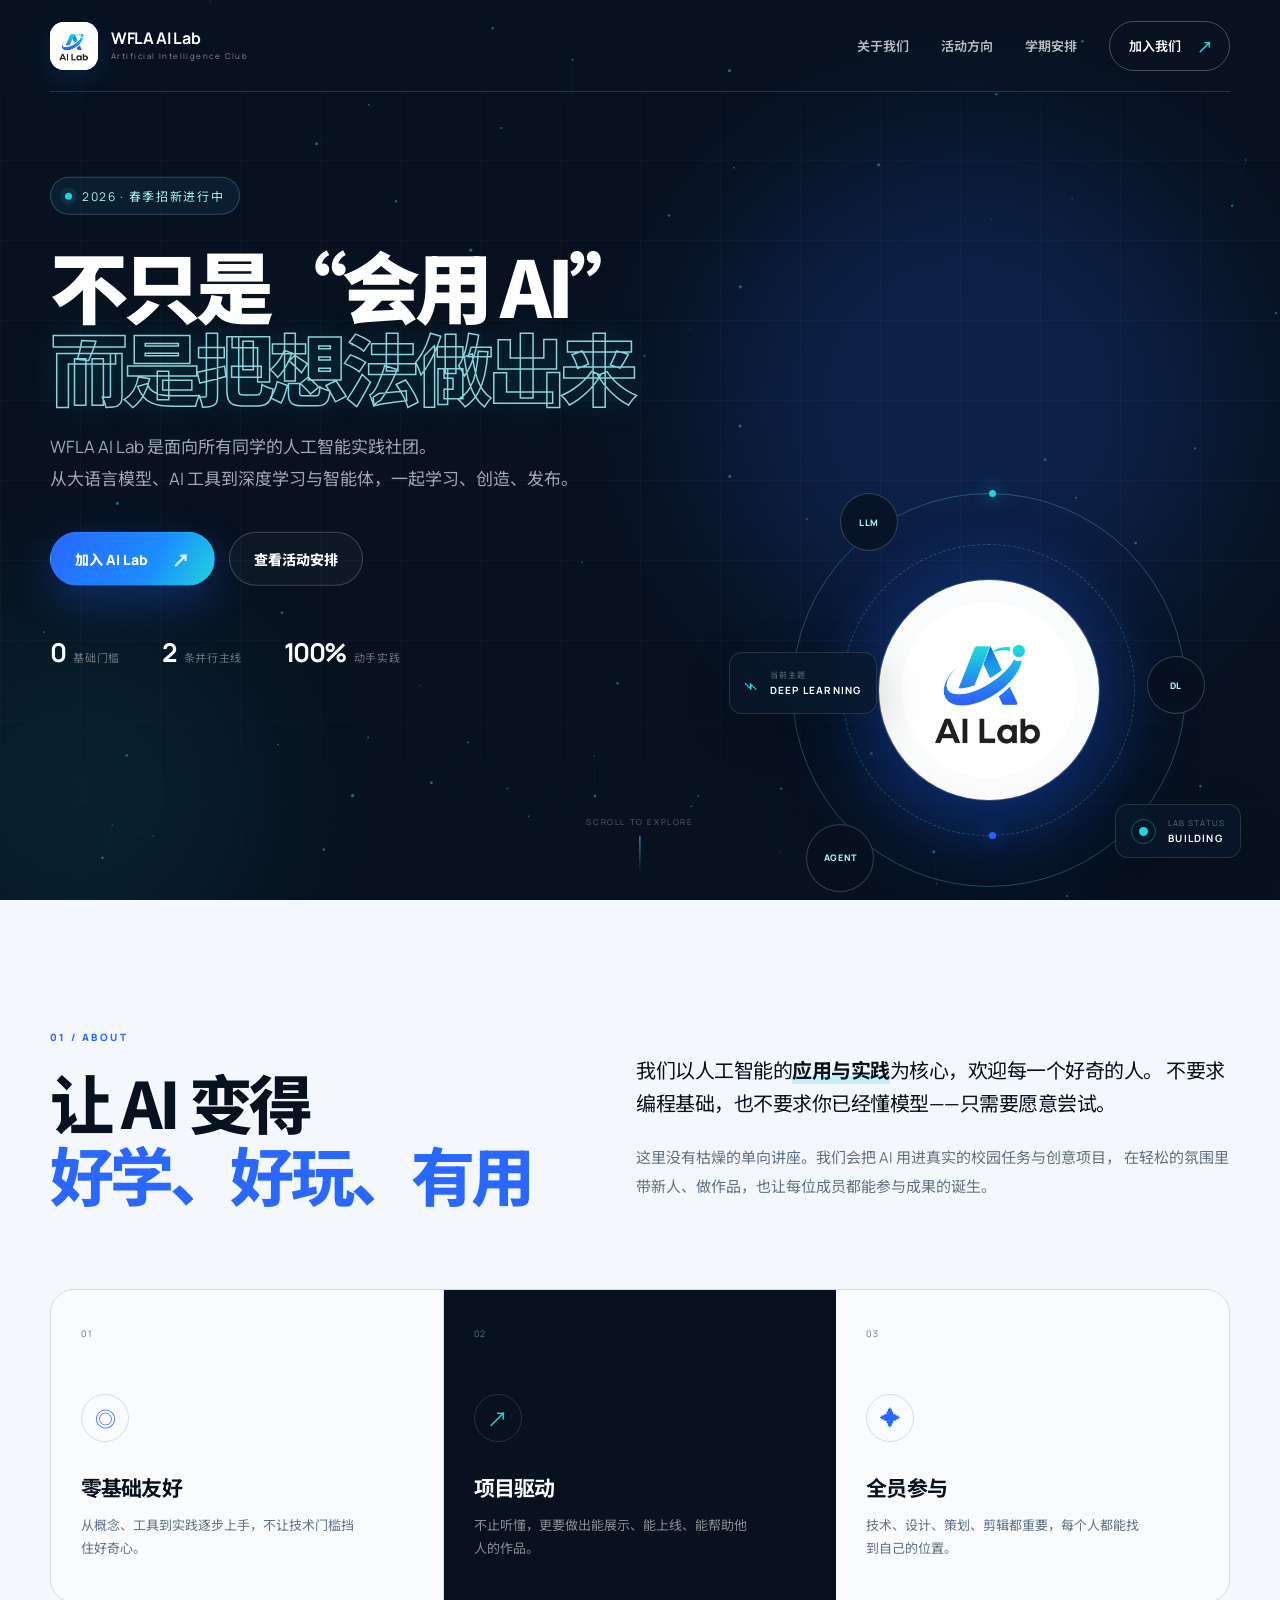
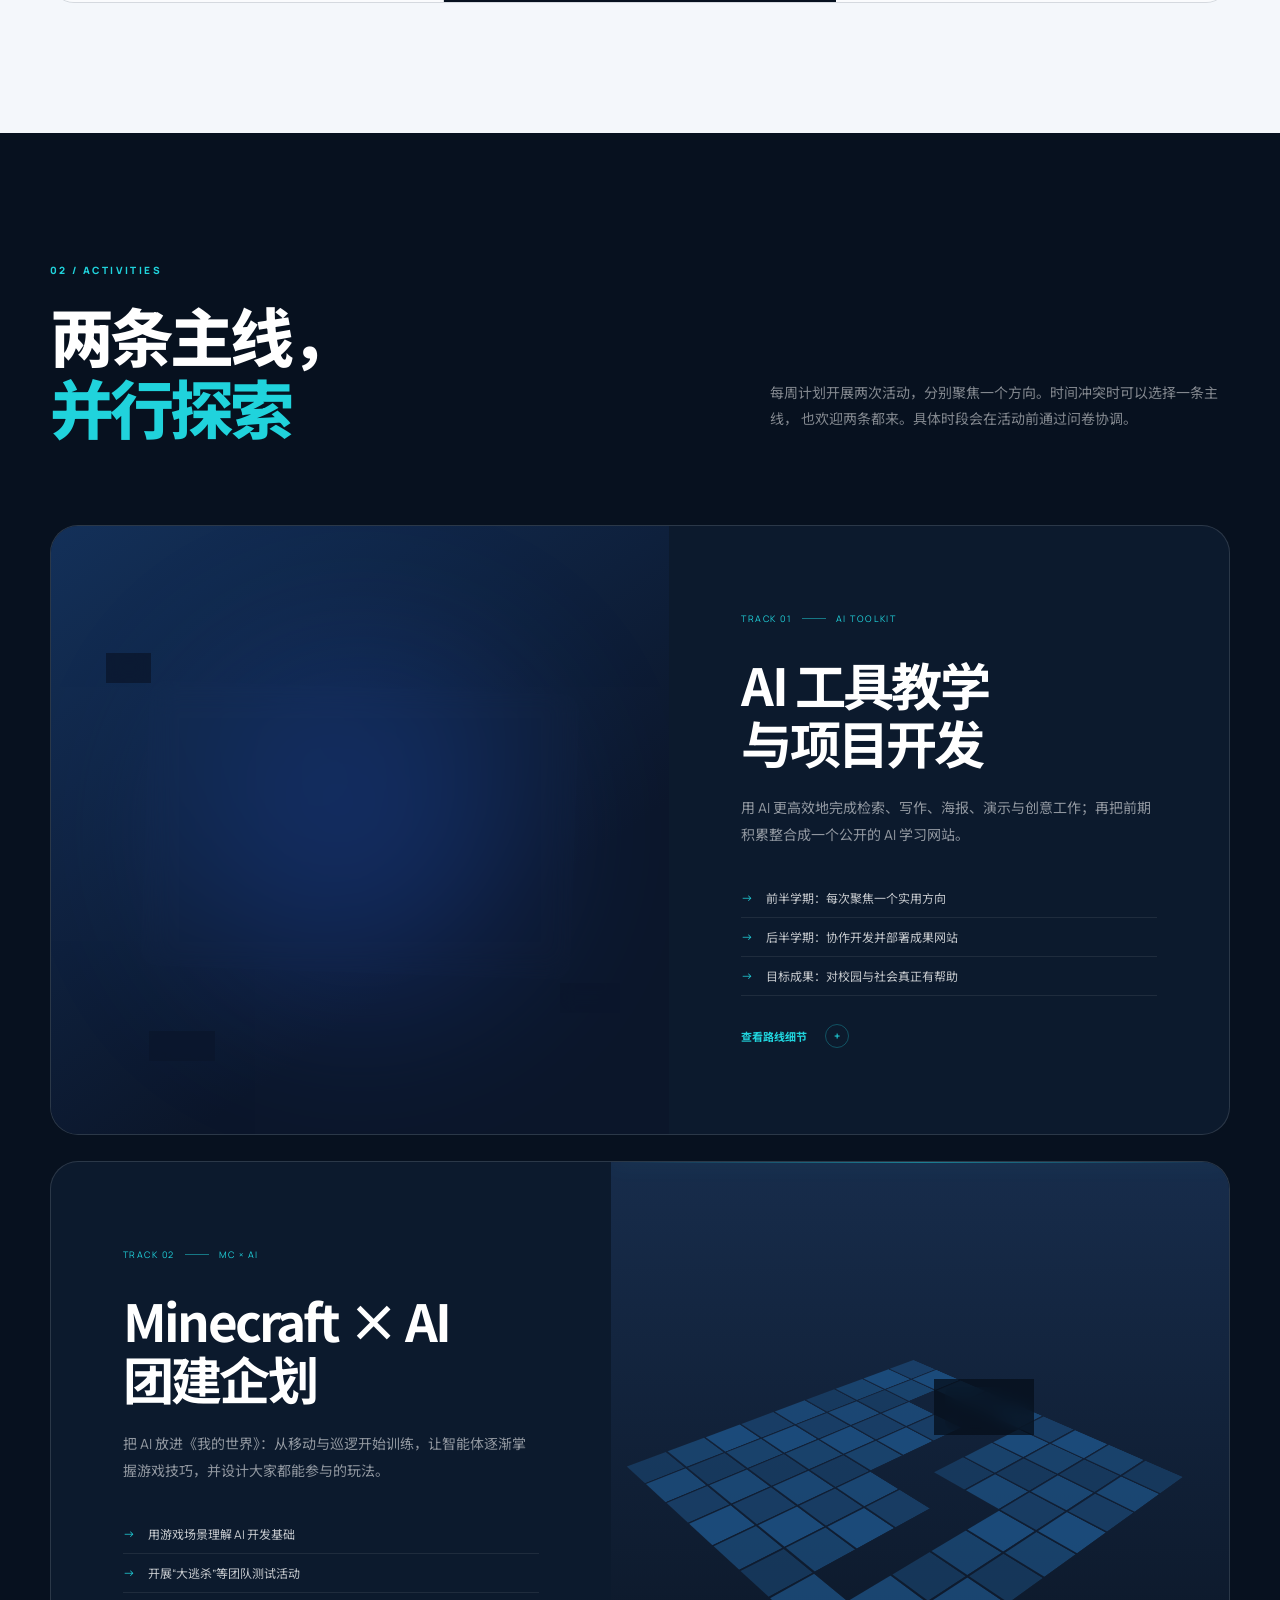
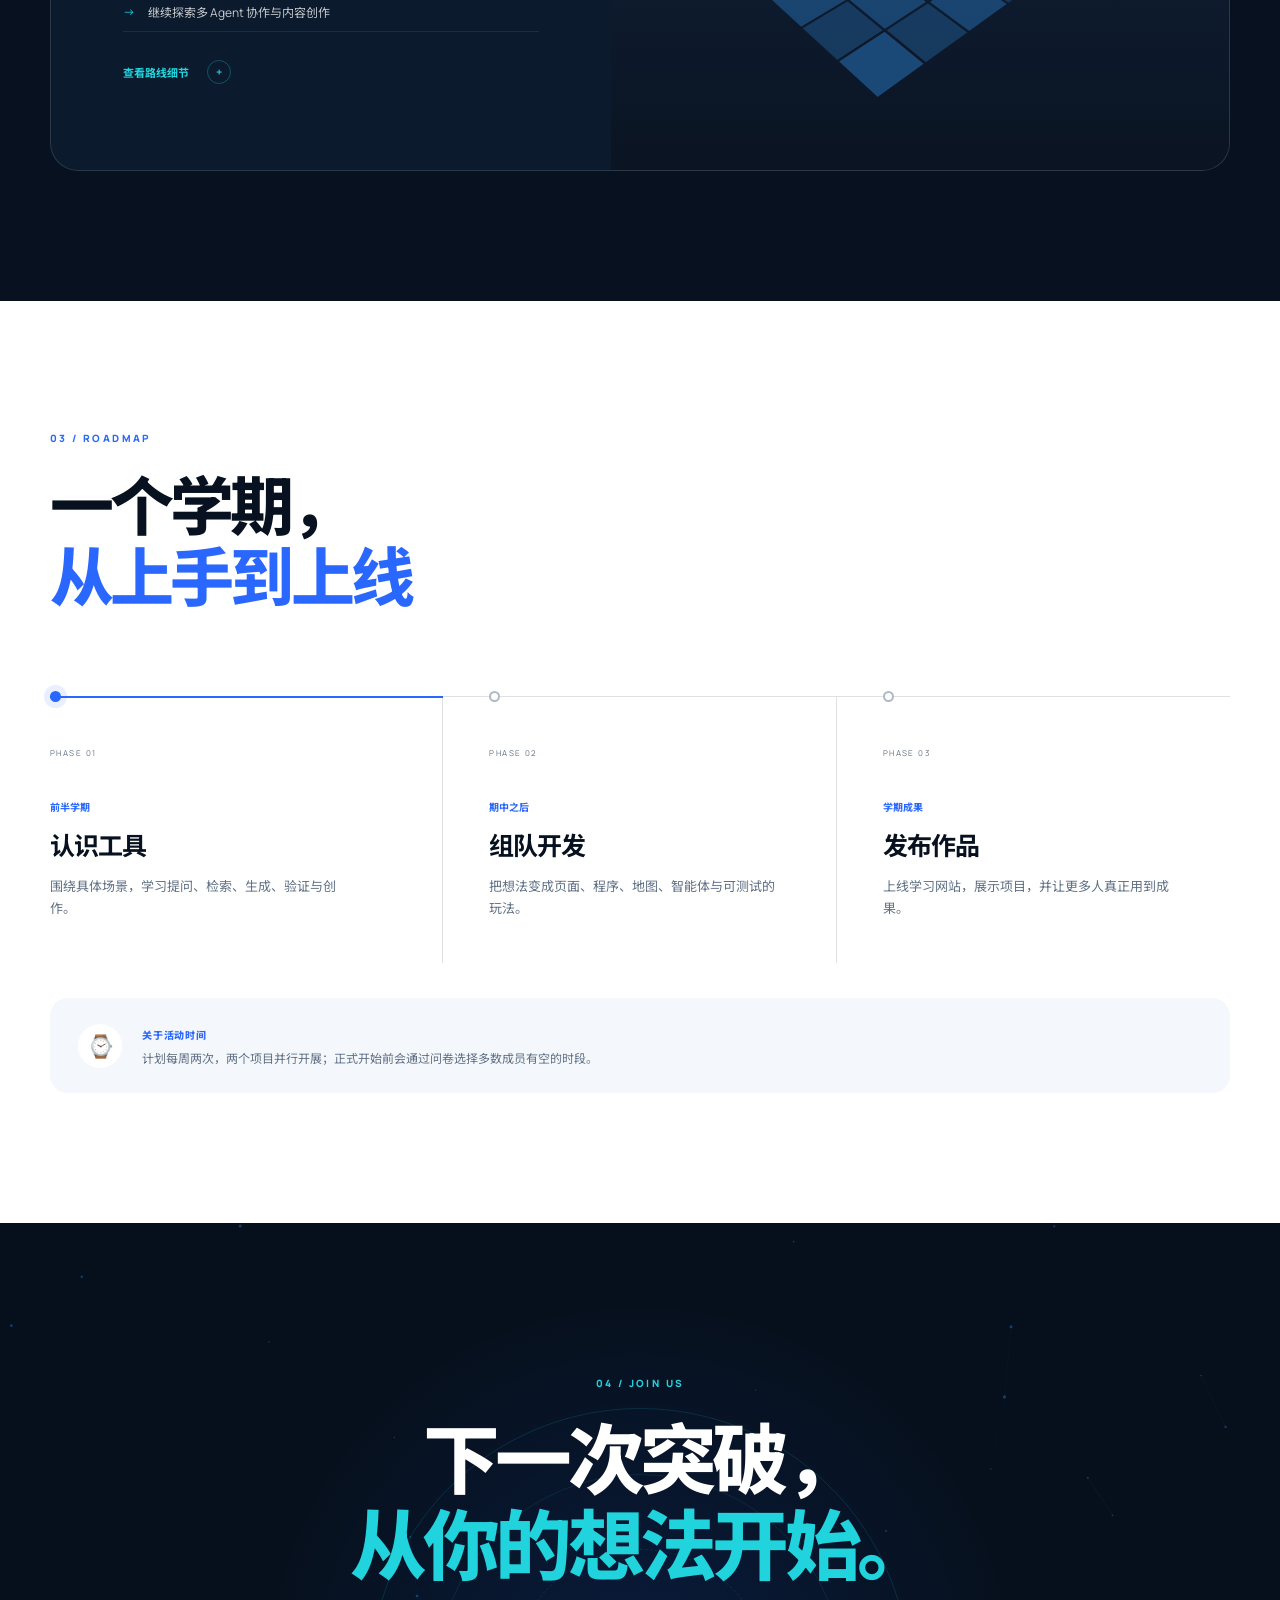
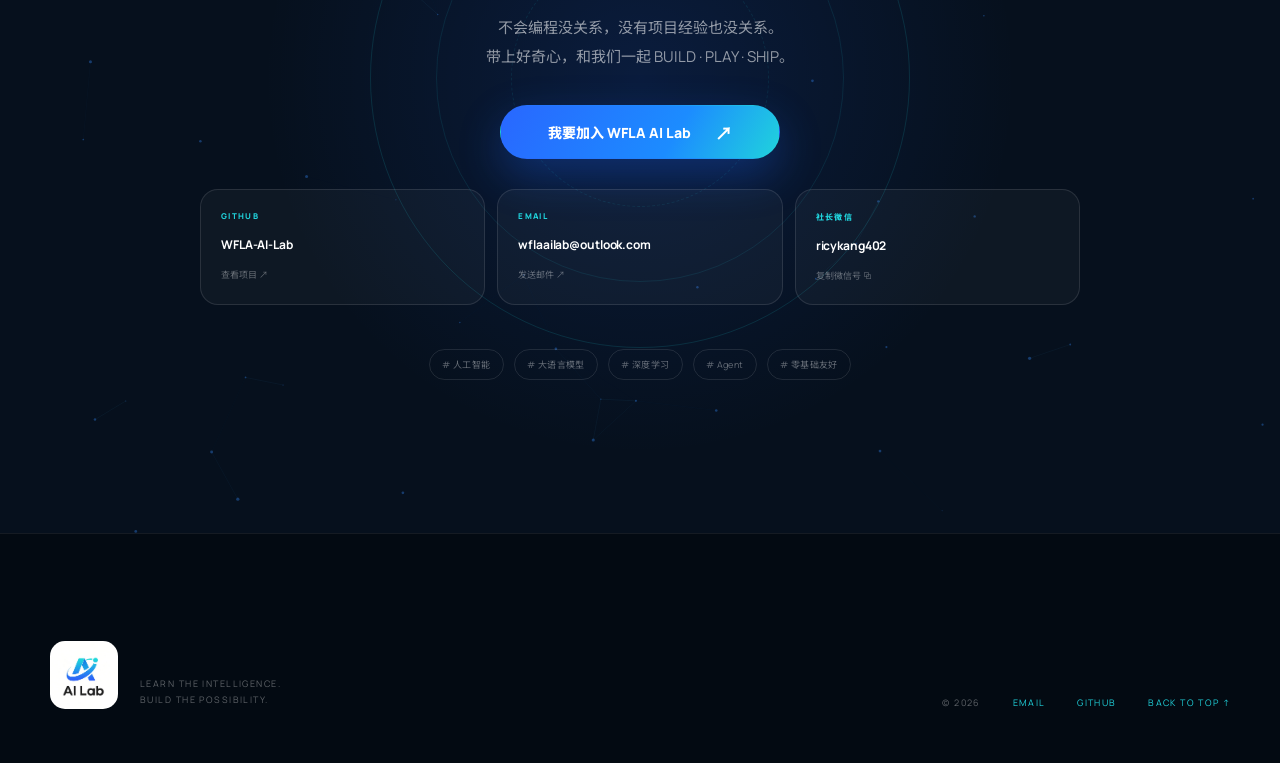
==== commit 0aea3636: "Add files via upload" ====
--- a/index.html
+++ b/index.html
@@ -48,7 +48,7 @@
         <a href="#about">关于我们</a>
         <a href="#activities">活动方向</a>
         <a href="#schedule">学期安排</a>
-        <a class="nav-cta" href="#join">加入我们 <span>↗</span></a>
+        <button class="nav-cta" type="button" data-open-modal>加入我们 <span>↗</span></button>
       </nav>
     </header>
 
@@ -76,9 +76,9 @@
           </p>
 
           <div class="hero-actions reveal">
-            <a class="button button-primary" href="#join">
+            <button class="button button-primary" type="button" data-open-modal>
               <span>加入 AI Lab</span><span class="button-icon">↗</span>
-            </a>
+            </button>
             <a class="button button-ghost" href="#activities">查看活动安排</a>
           </div>
 
@@ -339,10 +339,6 @@
         <a href="mailto:wflaailab@outlook.com"><b>02</b><span>wflaailab@outlook.com</span><i>↗</i></a>
         <button type="button" data-copy-text="ricykang402"><b>03</b><span>社长微信 · ricykang402</span><i class="copy-state">⧉</i></button>
       </div>
-      <button class="button button-primary copy-button" type="button" data-copy-text="你好，我想加入 WFLA AI Lab，请问如何进入招新群？">
-        <span>复制入群咨询语</span><span class="button-icon">⧉</span>
-      </button>
-      <small>可将咨询语发送给社长微信或校内负责招新的同学</small>
     </dialog>
 
     <script src="script.js"></script>
--- a/styles.css
+++ b/styles.css
@@ -69,6 +69,7 @@
   display: flex; align-items: center; gap: 16px; padding: 12px 16px 12px 19px;
   border: 1px solid rgba(255, 255, 255, .25); border-radius: 999px; transition: .25s;
 }
+button.nav-cta { appearance: none; background: transparent; color: inherit; cursor: pointer; }
 .nav-cta:hover { background: var(--white); color: var(--ink); }
 .nav-cta span { color: var(--cyan); font-size: 16px; }
 .menu-toggle { display: none; }
@@ -309,7 +310,7 @@
 .footer-meta { display: flex; gap: 32px; color: rgba(255,255,255,.36); font-size: 9px; letter-spacing: .15em; }
 .footer-meta a { color: var(--cyan); }
 
-.join-modal { width: min(540px, calc(100vw - 32px)); border: 1px solid rgba(255,255,255,.12); border-radius: 26px; padding: 46px; background: #0b1728; color: white; box-shadow: 0 30px 100px rgba(0,0,0,.55); }
+.join-modal { position: fixed; inset: 0; width: min(540px, calc(100vw - 32px)); max-height: calc(100dvh - 32px); margin: auto; border: 1px solid rgba(255,255,255,.12); border-radius: 26px; padding: 46px; background: #0b1728; color: white; box-shadow: 0 30px 100px rgba(0,0,0,.55); }
 .join-modal::backdrop { background: rgba(2,7,13,.8); backdrop-filter: blur(10px); }
 .modal-close { position: absolute; right: 18px; top: 16px; width: 38px; height: 38px; border-radius: 50%; border: 1px solid rgba(255,255,255,.12); background: transparent; color: white; font-size: 24px; cursor: pointer; }
 .modal-label { color: var(--cyan); font-size: 9px; font-weight: 800; letter-spacing: .18em; }
@@ -319,8 +320,6 @@
 .modal-steps > a, .modal-steps > button { display: grid; grid-template-columns: 24px 1fr auto; align-items: center; gap: 10px; width: 100%; padding: 15px 0; border: 0; border-bottom: 1px solid rgba(255,255,255,.09); background: none; color: rgba(255,255,255,.72); text-align: left; font-size: 12px; cursor: pointer; }
 .modal-steps b { color: var(--cyan); font-size: 9px; }
 .modal-steps i { color: var(--cyan); font-style: normal; }
-.copy-button { width: 100%; }
-.join-modal > small { display: block; margin-top: 12px; text-align: center; color: rgba(255,255,255,.3); font-size: 9px; }
 
 .reveal { opacity: 0; transform: translateY(24px); transition: opacity .8s ease, transform .8s ease; }
 .reveal.visible { opacity: 1; transform: translateY(0); }
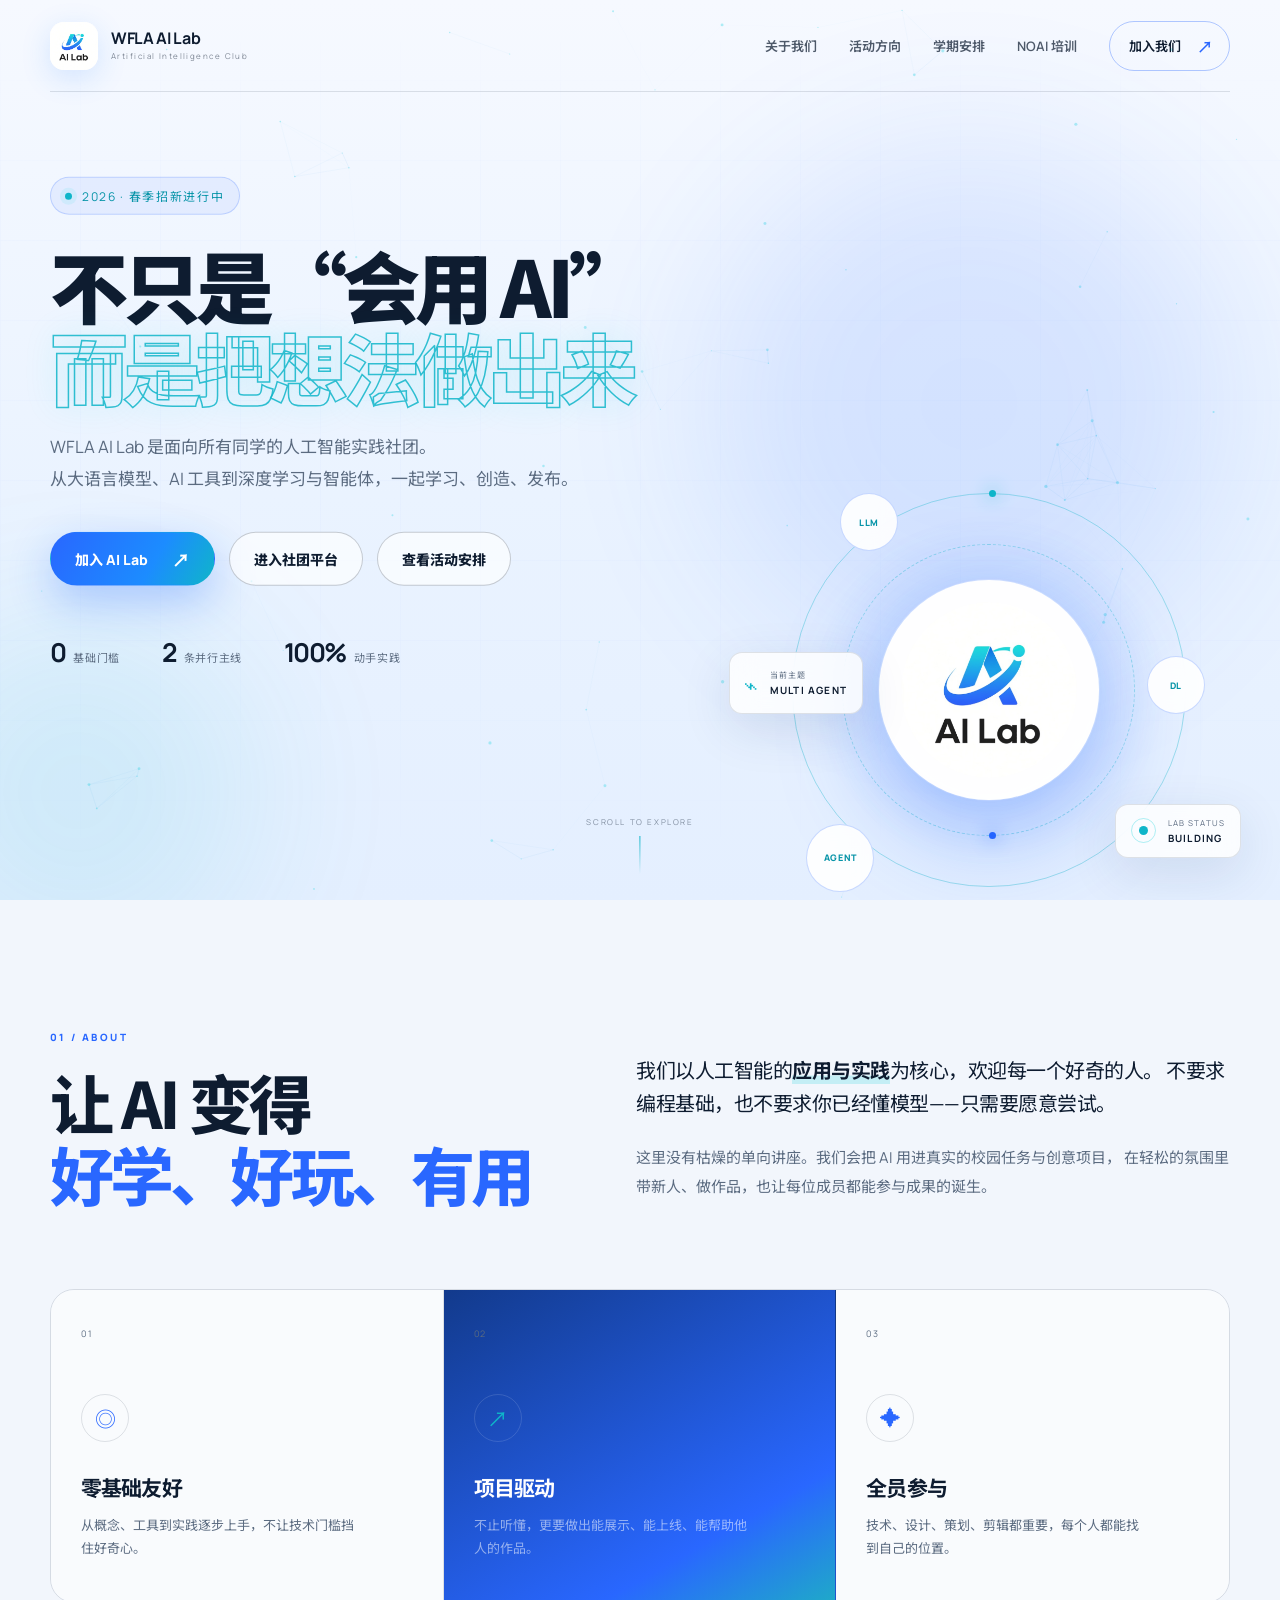
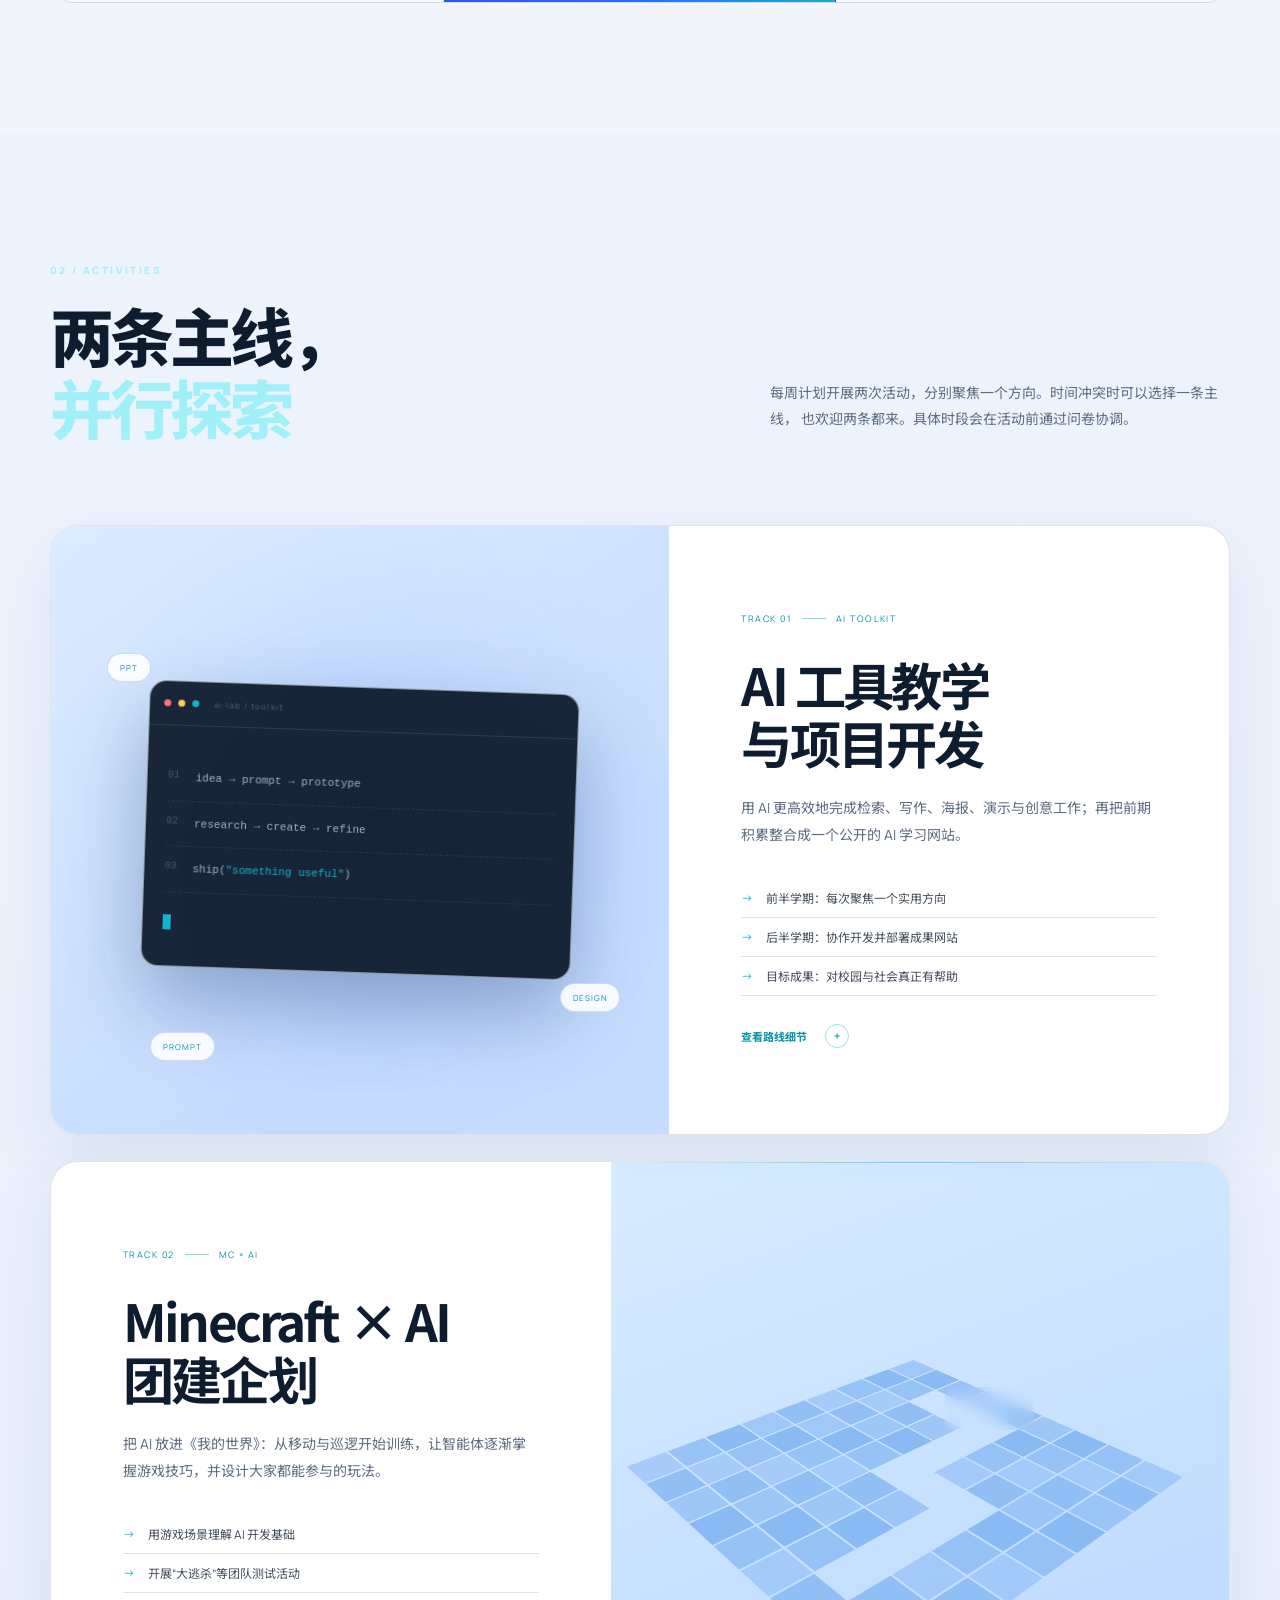
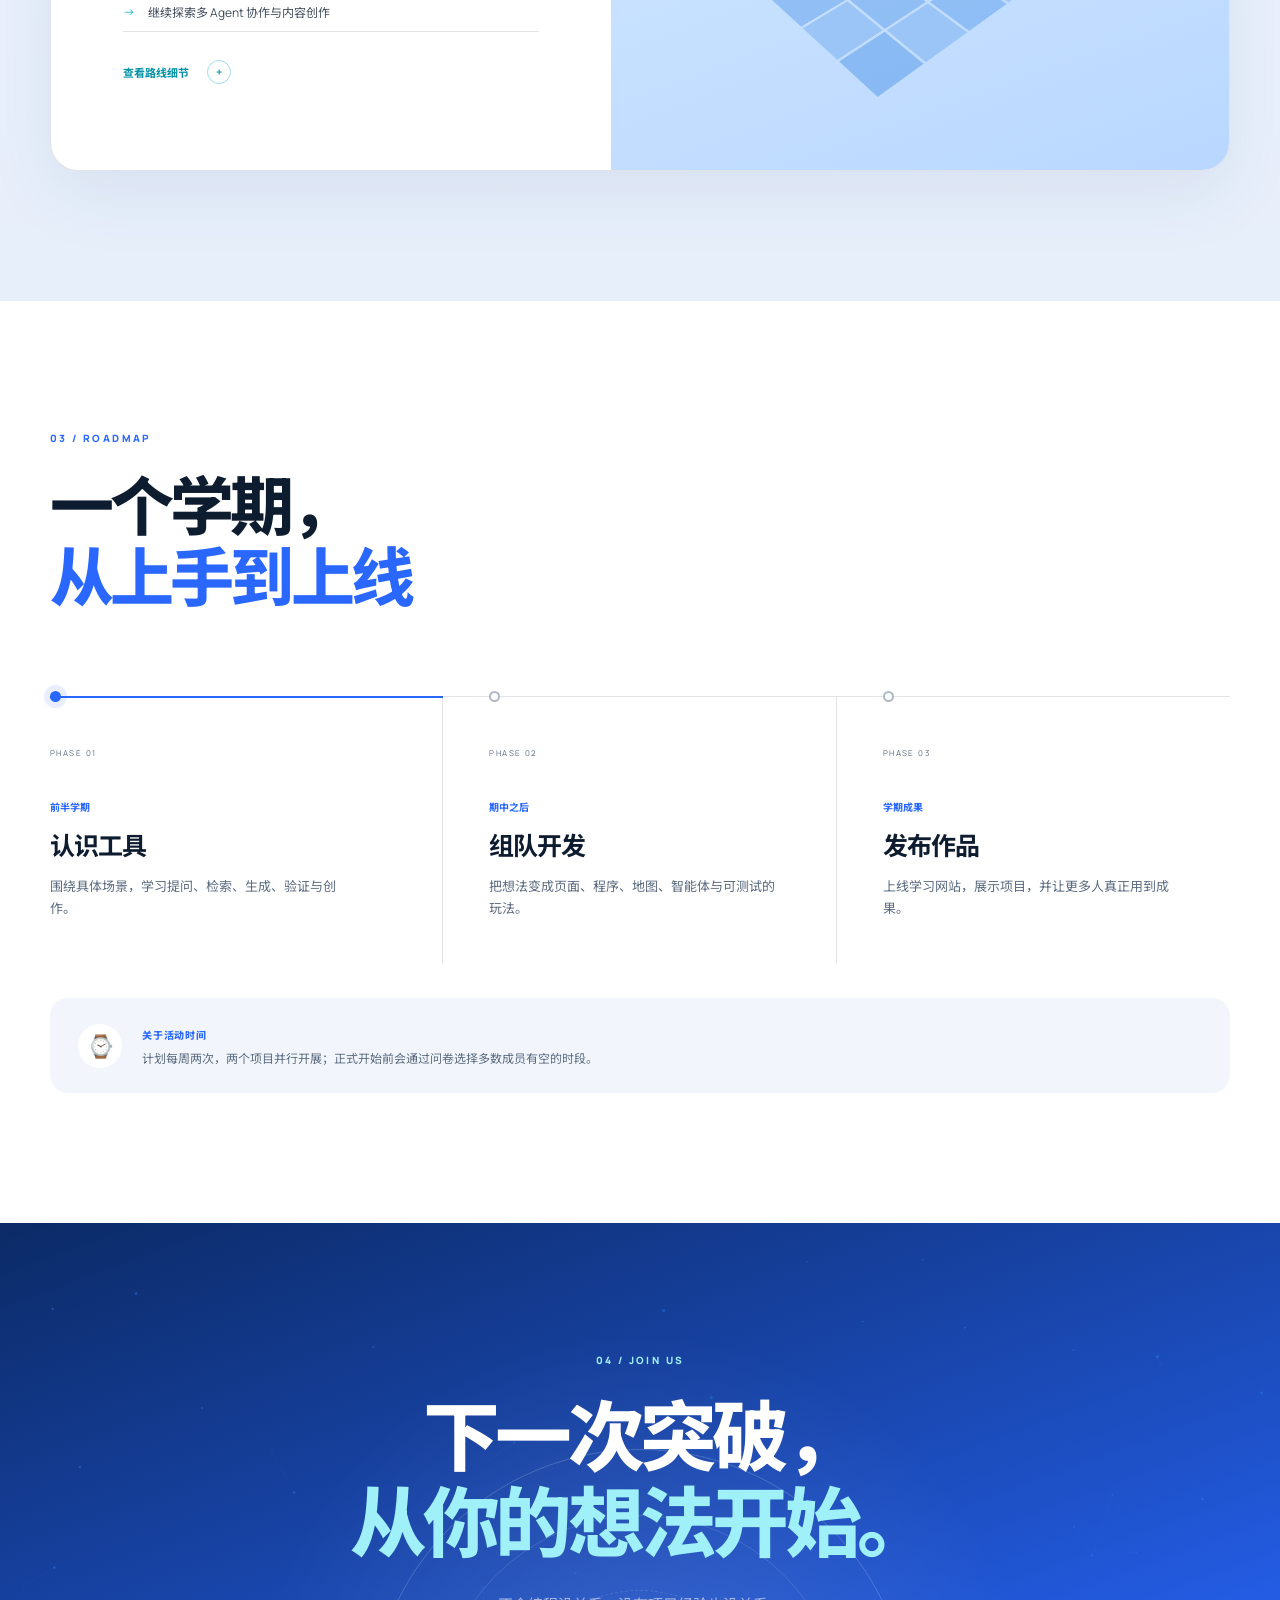
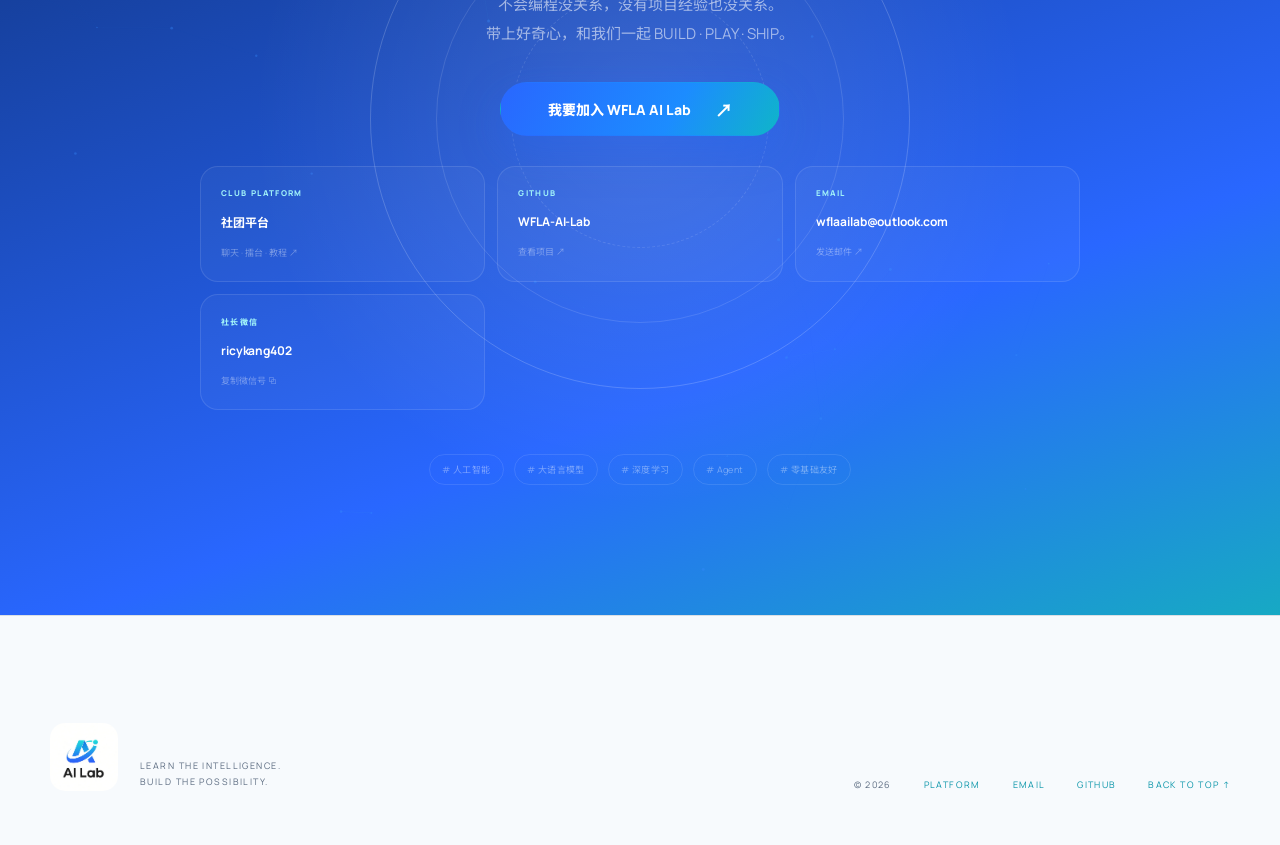
==== commit c06adceb: "浅色主题改版 + NOAI 培训页 + 社团平台互联 - styles.css: 深色主题整体换为浅色（页面底/hero/卡片/footer/弹窗/移动端菜单），保留蓝青品牌色与全部动画，join 区" ====
--- a/index.html
+++ b/index.html
@@ -3,7 +3,7 @@
   <head>
     <meta charset="UTF-8" />
     <meta name="viewport" content="width=device-width, initial-scale=1.0" />
-    <meta name="theme-color" content="#07111f" />
+    <meta name="theme-color" content="#f2f6fc" />
     <meta
       name="description"
       content="WFLA AI Lab 2026 招新：从 AI 工具实践到 Minecraft × AI 项目，在轻松的氛围里一起学习、创造与发布。"
@@ -48,6 +48,7 @@
         <a href="#about">关于我们</a>
         <a href="#activities">活动方向</a>
         <a href="#schedule">学期安排</a>
+        <a href="noai.html">NOAI 培训</a>
         <button class="nav-cta" type="button" data-open-modal>加入我们 <span>↗</span></button>
       </nav>
     </header>
@@ -79,6 +80,7 @@
             <button class="button button-primary" type="button" data-open-modal>
               <span>加入 AI Lab</span><span class="button-icon">↗</span>
             </button>
+            <a class="button button-ghost" href="https://chat.wfla-ailab.top/portal" target="_blank" rel="noreferrer">进入社团平台</a>
             <a class="button button-ghost" href="#activities">查看活动安排</a>
           </div>
 
@@ -293,6 +295,11 @@
             <span>我要加入 WFLA AI Lab</span><span class="button-icon">↗</span>
           </button>
           <div class="contact-grid reveal" aria-label="联系方式">
+            <a class="contact-card" href="https://chat.wfla-ailab.top/portal" target="_blank" rel="noreferrer">
+              <small>CLUB PLATFORM</small>
+              <strong>社团平台</strong>
+              <span>聊天 · 擂台 · 教程 ↗</span>
+            </a>
             <a class="contact-card" href="https://github.com/WFLA-AI-Lab" target="_blank" rel="noreferrer">
               <small>GITHUB</small>
               <strong>WFLA-AI-Lab</strong>
@@ -323,6 +330,7 @@
       </div>
       <div class="footer-meta">
         <span>© 2026</span>
+        <a href="https://chat.wfla-ailab.top/portal" target="_blank" rel="noreferrer">PLATFORM</a>
         <a href="mailto:wflaailab@outlook.com">EMAIL</a>
         <a href="https://github.com/WFLA-AI-Lab" target="_blank" rel="noreferrer">GITHUB</a>
         <a href="#top">BACK TO TOP ↑</a>
--- a/styles.css
+++ b/styles.css
@@ -1,14 +1,15 @@
 :root {
-  --ink: #07111f;
-  --ink-2: #0c1a2d;
-  --paper: #f4f7fb;
+  --ink: #0e1c30;          /* 主文字色（浅色站上做文字） */
+  --ink-2: #ffffff;        /* 卡片底（原深底变量复用为浅色） */
+  --paper: #f2f6fc;        /* 浅色区块底 */
+  --page: #eaf1f9;         /* 页面整体底色 */
   --white: #ffffff;
   --blue: #2967ff;
-  --cyan: #20d3dc;
-  --cyan-soft: #a7f4f1;
-  --line-light: rgba(7, 17, 31, 0.13);
-  --line-dark: rgba(255, 255, 255, 0.13);
-  --muted: #607086;
+  --cyan: #0fb5c9;
+  --cyan-soft: #0794a8;
+  --line-light: rgba(14, 28, 48, 0.12);
+  --line-dark: rgba(255, 255, 255, 0.13);  /* 仍用于个别深色小元素 */
+  --muted: #5b6b80;
   --container: min(1180px, calc(100vw - 48px));
   --radius: 24px;
 }
@@ -17,7 +18,7 @@
 html { scroll-behavior: smooth; }
 body {
   margin: 0;
-  background: var(--ink);
+  background: var(--page);
   color: var(--ink);
   font-family: "Manrope", "Noto Sans SC", sans-serif;
   -webkit-font-smoothing: antialiased;
@@ -46,7 +47,7 @@
   width: var(--container); height: 92px; margin: 0 auto;
   display: flex; align-items: center; justify-content: space-between;
   position: absolute; z-index: 20; left: 50%; transform: translateX(-50%);
-  color: var(--white); border-bottom: 1px solid var(--line-dark);
+  color: var(--ink); border-bottom: 1px solid var(--line-light);
 }
 .brand { display: flex; align-items: center; gap: 13px; }
 .brand-mark {
@@ -67,34 +68,36 @@
 .site-nav > a:hover::after { width: 100%; }
 .nav-cta {
   display: flex; align-items: center; gap: 16px; padding: 12px 16px 12px 19px;
-  border: 1px solid rgba(255, 255, 255, .25); border-radius: 999px; transition: .25s;
+  border: 1px solid rgba(41, 103, 255, .35); border-radius: 999px; transition: .25s;
 }
 button.nav-cta { appearance: none; background: transparent; color: inherit; cursor: pointer; }
-.nav-cta:hover { background: var(--white); color: var(--ink); }
-.nav-cta span { color: var(--cyan); font-size: 16px; }
+.nav-cta:hover { background: var(--blue); color: white; }
+.nav-cta span { color: var(--blue); font-size: 16px; }
+.nav-cta:hover span { color: white; }
 .menu-toggle { display: none; }
 
 .hero {
   position: relative; min-height: 860px; height: 100svh; max-height: 1040px;
-  background: var(--ink); color: var(--white); overflow: hidden;
+  background: linear-gradient(180deg, #f6f9ff 0%, #eaf3ff 55%, #e4efff 100%);
+  color: var(--ink); overflow: hidden;
 }
 #network-canvas, #join-canvas { position: absolute; inset: 0; width: 100%; height: 100%; }
 .hero-grid {
-  position: absolute; inset: 0; opacity: .12; pointer-events: none;
-  background-image: linear-gradient(rgba(255,255,255,.2) 1px, transparent 1px), linear-gradient(90deg, rgba(255,255,255,.2) 1px, transparent 1px);
+  position: absolute; inset: 0; opacity: .1; pointer-events: none;
+  background-image: linear-gradient(rgba(41, 103, 255, .16) 1px, transparent 1px), linear-gradient(90deg, rgba(41, 103, 255, .16) 1px, transparent 1px);
   background-size: 80px 80px;
   mask-image: linear-gradient(to bottom, transparent, black 20%, black 70%, transparent 100%);
 }
-.hero-glow { position: absolute; border-radius: 50%; filter: blur(80px); opacity: .18; }
-.hero-glow-a { width: 520px; height: 520px; right: 4%; top: 16%; background: var(--blue); }
-.hero-glow-b { width: 360px; height: 360px; left: -8%; bottom: -8%; background: var(--cyan); opacity: .08; }
+.hero-glow { position: absolute; border-radius: 50%; filter: blur(80px); opacity: .16; }
+.hero-glow-a { width: 520px; height: 520px; right: 4%; top: 16%; background: var(--blue); opacity: .12; }
+.hero-glow-b { width: 360px; height: 360px; left: -8%; bottom: -8%; background: var(--cyan); opacity: .1; }
 .hero-content {
   width: var(--container); position: absolute; z-index: 3; left: 50%; top: 47%;
   transform: translate(-50%, -50%); padding-right: 48%;
 }
 .eyebrow {
   display: inline-flex; align-items: center; gap: 10px; padding: 9px 14px;
-  border: 1px solid rgba(109, 228, 235, .25); background: rgba(31, 76, 111, .22);
+  border: 1px solid rgba(41, 103, 255, .22); background: rgba(41, 103, 255, .07);
   border-radius: 999px; color: var(--cyan-soft); font-size: 12px; letter-spacing: .14em;
 }
 .status-dot { width: 7px; height: 7px; border-radius: 50%; background: var(--cyan); box-shadow: 0 0 0 5px rgba(32, 211, 220, .1); animation: pulse 2s infinite; }
@@ -105,10 +108,10 @@
   white-space: nowrap;
 }
 .hero h1 span {
-  color: transparent; -webkit-text-stroke: 1.5px rgba(151, 232, 240, .9);
+  color: transparent; -webkit-text-stroke: 1.5px rgba(15, 181, 201, .85);
   text-shadow: 0 0 35px rgba(32, 211, 220, .12);
 }
-.hero-lead { max-width: 650px; font-size: 17px; line-height: 1.9; color: rgba(232, 241, 251, .68); }
+.hero-lead { max-width: 650px; font-size: 17px; line-height: 1.9; color: var(--muted); }
 .hero-actions { display: flex; gap: 14px; margin-top: 36px; }
 .button {
   min-height: 54px; padding: 0 24px; border-radius: 999px; border: 1px solid transparent;
@@ -118,18 +121,18 @@
 .button:hover { transform: translateY(-3px); }
 .button-primary { background: linear-gradient(120deg, var(--blue), #1c8cff 62%, var(--cyan)); color: white; box-shadow: 0 16px 44px rgba(29, 104, 255, .3); }
 .button-primary:hover { box-shadow: 0 20px 54px rgba(29, 104, 255, .46); }
-.button-ghost { color: white; border-color: rgba(255,255,255,.2); background: rgba(255,255,255,.03); }
-.button-ghost:hover { background: rgba(255,255,255,.1); }
+.button-ghost { color: var(--ink); border-color: rgba(14, 28, 48, .22); background: rgba(255,255,255,.65); }
+.button-ghost:hover { background: white; }
 .button-icon { font-size: 18px; }
 .hero-proof { display: flex; gap: 42px; margin-top: 48px; }
 .hero-proof div { display: grid; grid-template-columns: auto auto; align-items: baseline; gap: 8px; }
 .hero-proof strong { font-size: 26px; letter-spacing: -.06em; }
-.hero-proof span { color: rgba(255,255,255,.42); font-size: 11px; letter-spacing: .06em; }
+.hero-proof span { color: var(--muted); font-size: 11px; letter-spacing: .06em; }
 
 .hero-orbit { position: absolute; z-index: 4; width: 480px; height: 480px; right: max(4vw, calc((100vw - 1180px)/2)); top: 50%; transform: translateY(-45%); }
 .orbit-shell { width: 100%; height: 100%; position: relative; display: grid; place-items: center; perspective: 800px; }
-.orbit-shell::before { content: ""; position: absolute; width: 78%; height: 78%; border-radius: 50%; background: radial-gradient(circle, rgba(37, 112, 255, .22), transparent 66%); filter: blur(5px); }
-.orbit-ring { position: absolute; border: 1px solid rgba(124, 223, 239, .27); border-radius: 50%; }
+.orbit-shell::before { content: ""; position: absolute; width: 78%; height: 78%; border-radius: 50%; background: radial-gradient(circle, rgba(41, 103, 255, .16), transparent 66%); filter: blur(5px); }
+.orbit-ring { position: absolute; border: 1px solid rgba(15, 181, 201, .35); border-radius: 50%; }
 .orbit-ring-one { width: 82%; height: 82%; animation: spin 18s linear infinite; }
 .orbit-ring-one::after, .orbit-ring-two::after { content: ""; position: absolute; width: 7px; height: 7px; border-radius: 50%; background: var(--cyan); box-shadow: 0 0 18px var(--cyan); top: -4px; left: 50%; }
 .orbit-ring-two { width: 61%; height: 61%; border-style: dashed; animation: spinReverse 13s linear infinite; }
@@ -142,7 +145,7 @@
 .orbit-core img { width: 100%; height: 100%; object-fit: cover; border-radius: 50%; }
 .orbit-node {
   position: absolute; display: grid; place-items: center; width: 58px; height: 58px;
-  border: 1px solid rgba(255,255,255,.2); border-radius: 50%; background: rgba(7, 17, 31, .76);
+  border: 1px solid rgba(41, 103, 255, .25); border-radius: 50%; background: rgba(255, 255, 255, .9);
   backdrop-filter: blur(10px); font-size: 9px; font-weight: 800; color: var(--cyan-soft); letter-spacing: .08em;
 }
 .node-one { top: 9%; left: 19%; }
@@ -150,12 +153,12 @@
 .node-three { left: 12%; bottom: 8%; width: 68px; height: 68px; }
 .signal-card {
   position: absolute; display: flex; gap: 12px; align-items: center; padding: 12px 15px;
-  border: 1px solid rgba(255,255,255,.13); background: rgba(9, 24, 42, .72); backdrop-filter: blur(14px);
-  border-radius: 13px; box-shadow: 0 15px 50px rgba(0,0,0,.2);
+  border: 1px solid var(--line-light); background: rgba(255, 255, 255, .82); backdrop-filter: blur(14px);
+  border-radius: 13px; box-shadow: 0 15px 50px rgba(24, 60, 120, .12);
 }
 .signal-card-a { left: -20px; top: 42%; }
 .signal-card-b { right: -12px; bottom: 15%; }
-.signal-card small { display: block; font-size: 8px; color: rgba(255,255,255,.38); letter-spacing: .12em; }
+.signal-card small { display: block; font-size: 8px; color: var(--muted); letter-spacing: .12em; }
 .signal-card strong { display: block; margin-top: 3px; font-size: 10px; letter-spacing: .12em; }
 .signal-icon { font-size: 26px; color: var(--cyan); }
 .live-wave { position: relative; width: 25px; height: 25px; border: 1px solid rgba(32,211,220,.35); border-radius: 50%; }
@@ -165,7 +168,7 @@
 @keyframes float { 50% { transform: translateY(-12px) rotate(1deg); } }
 .scroll-cue {
   position: absolute; z-index: 5; left: 50%; transform: translateX(-50%); bottom: 26px;
-  display: flex; flex-direction: column; align-items: center; gap: 9px; font-size: 8px; letter-spacing: .2em; color: rgba(255,255,255,.34);
+  display: flex; flex-direction: column; align-items: center; gap: 9px; font-size: 8px; letter-spacing: .2em; color: rgba(14, 28, 48, .45);
 }
 .scroll-cue i { width: 1px; height: 38px; background: linear-gradient(var(--cyan), transparent); animation: scrollLine 1.8s ease-in-out infinite; transform-origin: top; }
 @keyframes scrollLine { 50% { transform: scaleY(.4); opacity: .5; } }
@@ -173,17 +176,17 @@
 .section { position: relative; padding: 130px 0; }
 .section-inner { width: var(--container); margin: 0 auto; }
 .section-light { background: var(--paper); }
-.section-dark { background: var(--ink); color: white; }
+.section-dark { background: linear-gradient(180deg, #eef4fd, #e7effb); color: var(--ink); }
 .section-heading .section-index, .section-index {
   display: block; margin-bottom: 22px; color: var(--blue); font-size: 10px; font-weight: 800; letter-spacing: .24em;
 }
-.section-dark .section-index, .join-section .section-index { color: var(--cyan); }
+.section-dark .section-index, .join-section .section-index { color: #9ff0f8; }
 .section-heading h2, .join-section h2 {
   margin: 0; font-family: "Noto Sans SC", sans-serif; font-size: clamp(42px, 5vw, 70px);
   line-height: 1.12; letter-spacing: -.06em; font-weight: 800;
 }
 .section-heading h2 em, .join-section h2 em { font-style: normal; color: var(--blue); }
-.section-dark .section-heading h2 em, .join-section h2 em { color: var(--cyan); }
+.section-dark .section-heading h2 em, .join-section h2 em { color: #9ff0f8; }
 .about-grid { display: grid; grid-template-columns: .9fr 1.1fr; column-gap: 100px; }
 .about-copy { align-self: end; padding-bottom: 8px; }
 .about-copy p { margin: 0; color: var(--muted); font-size: 15px; line-height: 1.9; }
@@ -192,7 +195,7 @@
 .principles { grid-column: 1/-1; display: grid; grid-template-columns: repeat(3, 1fr); margin-top: 80px; border: 1px solid var(--line-light); border-radius: var(--radius); overflow: hidden; }
 .principle-card { min-height: 312px; padding: 30px; position: relative; background: rgba(255,255,255,.55); border-right: 1px solid var(--line-light); transition: transform .3s, background .3s; }
 .principle-card:last-child { border-right: 0; }
-.principle-card.featured { background: var(--ink); color: white; }
+.principle-card.featured { background: linear-gradient(150deg, #123a8c, #2967ff 75%, #1fa9c9); color: white; }
 .principle-card:hover { transform: translateY(-5px); z-index: 2; }
 .card-number { font-size: 9px; letter-spacing: .18em; color: var(--muted); }
 .mini-icon { width: 48px; height: 48px; border: 1px solid var(--line-light); border-radius: 50%; display: grid; place-items: center; font-size: 21px; margin: 52px 0 30px; color: var(--blue); }
@@ -202,26 +205,27 @@
 .featured p { color: rgba(255,255,255,.52); }
 
 .section-heading.split { display: flex; justify-content: space-between; align-items: flex-end; }
-.section-heading.split > p { max-width: 460px; margin: 0 0 10px; color: rgba(255,255,255,.5); font-size: 14px; line-height: 1.9; }
+.section-heading.split > p { max-width: 460px; margin: 0 0 10px; color: var(--muted); font-size: 14px; line-height: 1.9; }
 .activity-stack { margin-top: 82px; display: grid; gap: 26px; }
 .activity-card {
   position: relative; display: grid; grid-template-columns: 1.05fr .95fr; min-height: 610px;
-  border: 1px solid var(--line-dark); border-radius: 28px; overflow: hidden; background: var(--ink-2);
-  transform-style: preserve-3d; transition: border-color .3s;
-}
-.activity-card:hover { border-color: rgba(63, 219, 227, .36); }
+  border: 1px solid var(--line-light); border-radius: 28px; overflow: hidden; background: var(--white);
+  transform-style: preserve-3d; transition: border-color .3s, box-shadow .3s;
+  box-shadow: 0 24px 70px rgba(24, 60, 120, .08);
+}
+.activity-card:hover { border-color: rgba(15, 181, 201, .45); }
 .activity-content { padding: clamp(40px, 6vw, 72px); align-self: center; }
-.activity-meta { display: flex; align-items: center; gap: 10px; font-size: 9px; letter-spacing: .16em; color: var(--cyan); }
+.activity-meta { display: flex; align-items: center; gap: 10px; font-size: 9px; letter-spacing: .16em; color: var(--cyan-soft); }
 .activity-meta i { width: 24px; height: 1px; background: var(--cyan); opacity: .5; }
 .activity-content h3 { margin: 30px 0 24px; font-family: "Noto Sans SC", sans-serif; font-size: clamp(34px, 4vw, 55px); line-height: 1.14; letter-spacing: -.055em; }
-.activity-content > p { max-width: 530px; margin: 0; color: rgba(255,255,255,.55); font-size: 14px; line-height: 1.9; }
+.activity-content > p { max-width: 530px; margin: 0; color: var(--muted); font-size: 14px; line-height: 1.9; }
 .activity-content ul { list-style: none; margin: 30px 0 0; padding: 0; }
-.activity-content li { position: relative; padding: 10px 0 10px 25px; border-bottom: 1px solid rgba(255,255,255,.08); color: rgba(255,255,255,.76); font-size: 12px; }
+.activity-content li { position: relative; padding: 10px 0 10px 25px; border-bottom: 1px solid var(--line-light); color: rgba(14, 28, 48, .78); font-size: 12px; }
 .activity-content li::before { content: "→"; position: absolute; left: 0; color: var(--cyan); }
 .activity-visual { position: relative; min-height: 100%; overflow: hidden; }
-.tool-visual { background: linear-gradient(145deg, #133059, #0b162a 68%); display: grid; place-items: center; }
-.tool-visual::before { content: ""; position: absolute; width: 340px; height: 340px; border-radius: 50%; background: var(--blue); filter: blur(90px); opacity: .22; }
-.terminal-window { width: 76%; max-width: 430px; position: relative; z-index: 2; border: 1px solid rgba(255,255,255,.18); border-radius: 17px; background: rgba(4, 12, 24, .75); backdrop-filter: blur(16px); box-shadow: 0 35px 80px rgba(0,0,0,.35); transform: rotate(2deg); }
+.tool-visual { background: linear-gradient(145deg, #dcecff, #c7ddff 68%); display: grid; place-items: center; }
+.tool-visual::before { content: ""; position: absolute; width: 340px; height: 340px; border-radius: 50%; background: var(--blue); filter: blur(90px); opacity: .16; }
+.terminal-window { width: 76%; max-width: 430px; position: relative; z-index: 2; border: 1px solid rgba(255,255,255,.5); border-radius: 17px; background: rgba(10, 22, 40, .92); backdrop-filter: blur(16px); box-shadow: 0 35px 80px rgba(10, 40, 90, .3); transform: rotate(2deg); }
 .terminal-bar { height: 44px; display: flex; align-items: center; gap: 7px; padding: 0 14px; border-bottom: 1px solid rgba(255,255,255,.1); }
 .terminal-bar i { width: 7px; height: 7px; border-radius: 50%; background: rgba(255,255,255,.2); }
 .terminal-bar i:first-child { background: #ff6f70; }
@@ -235,30 +239,30 @@
 .terminal-code b { color: var(--cyan); font-weight: normal; }
 .terminal-cursor { margin-top: 22px; width: 8px; height: 15px; background: var(--cyan); animation: blink 1s steps(2) infinite; }
 @keyframes blink { 50% { opacity: 0; } }
-.floating-chip { position: absolute; z-index: 3; padding: 8px 12px; border: 1px solid rgba(255,255,255,.17); background: rgba(11,23,44,.78); backdrop-filter: blur(8px); border-radius: 999px; font-size: 8px; letter-spacing: .12em; color: var(--cyan-soft); }
+.floating-chip { position: absolute; z-index: 3; padding: 8px 12px; border: 1px solid rgba(41,103,255,.22); background: rgba(255,255,255,.88); backdrop-filter: blur(8px); border-radius: 999px; font-size: 8px; letter-spacing: .12em; color: var(--cyan-soft); }
 .chip-a { left: 9%; top: 21%; animation: float 4s ease-in-out infinite; }
 .chip-b { right: 8%; bottom: 20%; animation: float 5s 1s ease-in-out infinite; }
 .chip-c { left: 16%; bottom: 12%; animation: float 4.5s .5s ease-in-out infinite; }
 .mc-card { grid-template-columns: .95fr 1.05fr; }
-.voxel-visual { background: linear-gradient(#172c4b, #0a1422); perspective: 700px; }
+.voxel-visual { background: linear-gradient(160deg, #d8ecff, #b9d7ff); perspective: 700px; }
 .voxel-world { position: absolute; width: 420px; height: 420px; left: 50%; top: 51%; transform: translate(-50%, -50%) rotateX(58deg) rotateZ(-43deg); transform-style: preserve-3d; }
-.voxel { position: absolute; width: 42px; height: 42px; background: #1c5083; border: 1px solid rgba(97,211,225,.16); box-shadow: inset -9px -9px 0 rgba(0,0,0,.13); transform-style: preserve-3d; transition: transform .4s, background .4s; }
+.voxel { position: absolute; width: 42px; height: 42px; background: #7fb3f2; border: 1px solid rgba(255,255,255,.5); box-shadow: inset -9px -9px 0 rgba(20, 70, 140, .18); transform-style: preserve-3d; transition: transform .4s, background .4s; }
 .voxel::before, .voxel::after { content: ""; position: absolute; background: inherit; border: inherit; }
 .voxel::before { width: 100%; height: 15px; left: -1px; bottom: -16px; transform-origin: top; transform: rotateX(-90deg); filter: brightness(.6); }
 .voxel::after { width: 15px; height: 100%; right: -16px; top: -1px; transform-origin: left; transform: rotateY(90deg); filter: brightness(.78); }
-.voxel.agent-path { background: var(--cyan); box-shadow: 0 0 18px rgba(32,211,220,.34); transform: translateZ(9px); }
-.agent-marker { position: absolute; left: 54%; top: 37%; padding: 10px 12px 9px 32px; background: rgba(6,15,27,.76); border: 1px solid rgba(32,211,220,.3); border-radius: 8px; backdrop-filter: blur(8px); }
+.voxel.agent-path { background: #16c8de; box-shadow: 0 0 18px rgba(15,181,201,.4); transform: translateZ(9px); }
+.agent-marker { position: absolute; left: 54%; top: 37%; padding: 10px 12px 9px 32px; background: rgba(255,255,255,.92); border: 1px solid rgba(15,181,201,.4); border-radius: 8px; backdrop-filter: blur(8px); box-shadow: 0 10px 30px rgba(10,40,90,.15); }
 .agent-marker span { position: absolute; left: 12px; top: 15px; width: 9px; height: 9px; background: var(--cyan); border-radius: 50%; box-shadow: 0 0 15px var(--cyan); }
-.agent-marker b, .agent-marker small { display: block; letter-spacing: .11em; }
+.agent-marker b, .agent-marker small { display: block; letter-spacing: .11em; color: var(--ink); }
 .agent-marker b { font-size: 8px; }
-.agent-marker small { margin-top: 3px; color: var(--cyan); font-size: 6px; }
+.agent-marker small { margin-top: 3px; color: var(--cyan-soft); font-size: 6px; }
 .scan-line { position: absolute; left: 0; right: 0; height: 1px; top: 0; background: linear-gradient(90deg, transparent, var(--cyan), transparent); box-shadow: 0 0 20px var(--cyan); animation: scan 5s linear infinite; opacity: .5; }
 @keyframes scan { to { top: 100%; } }
-.text-button { display: inline-flex; align-items: center; gap: 18px; margin-top: 28px; padding: 0; border: 0; background: none; color: var(--cyan); font-size: 11px; font-weight: 700; cursor: pointer; }
-.text-button i { width: 24px; height: 24px; display: grid; place-items: center; border: 1px solid rgba(32,211,220,.3); border-radius: 50%; font-style: normal; transition: transform .25s; }
+.text-button { display: inline-flex; align-items: center; gap: 18px; margin-top: 28px; padding: 0; border: 0; background: none; color: var(--cyan-soft); font-size: 11px; font-weight: 700; cursor: pointer; }
+.text-button i { width: 24px; height: 24px; display: grid; place-items: center; border: 1px solid rgba(15,181,201,.4); border-radius: 50%; font-style: normal; transition: transform .25s; }
 .text-button[aria-expanded="true"] i { transform: rotate(45deg); }
 .activity-detail { display: grid; grid-template-rows: 0fr; transition: grid-template-rows .35s; }
-.activity-detail p { overflow: hidden; margin: 0; color: rgba(255,255,255,.48); font-size: 12px; line-height: 1.8; }
+.activity-detail p { overflow: hidden; margin: 0; color: var(--muted); font-size: 12px; line-height: 1.8; }
 .activity-detail.open { grid-template-rows: 1fr; }
 .activity-detail.open p { margin-top: 20px; }
 
@@ -280,10 +284,10 @@
 .schedule-note span { font-size: 10px; color: var(--blue); font-weight: 800; letter-spacing: .08em; }
 .schedule-note p { margin: 5px 0 0; color: var(--muted); font-size: 12px; line-height: 1.65; }
 
-.join-section { min-height: 910px; display: grid; place-items: center; overflow: hidden; background: #06101d; color: white; text-align: center; }
-.join-section::before { content: ""; position: absolute; inset: 0; background: radial-gradient(circle at center, rgba(35, 102, 255, .14), transparent 48%); }
-.join-orb { position: absolute; width: 540px; height: 540px; border-radius: 50%; border: 1px solid rgba(32,211,220,.14); }
-.join-orb::before, .join-orb::after { content: ""; position: absolute; border: 1px solid rgba(32,211,220,.1); border-radius: 50%; inset: 12%; }
+.join-section { min-height: 910px; display: grid; place-items: center; overflow: hidden; background: linear-gradient(160deg, #0b2a66, #2967ff 70%, #17a9c4); color: white; text-align: center; }
+.join-section::before { content: ""; position: absolute; inset: 0; background: radial-gradient(circle at center, rgba(255, 255, 255, .12), transparent 48%); }
+.join-orb { position: absolute; width: 540px; height: 540px; border-radius: 50%; border: 1px solid rgba(255,255,255,.18); }
+.join-orb::before, .join-orb::after { content: ""; position: absolute; border: 1px solid rgba(255,255,255,.12); border-radius: 50%; inset: 12%; }
 .join-orb::after { inset: 26%; border-style: dashed; animation: spin 24s linear infinite; }
 .join-inner { position: relative; z-index: 2; display: flex; flex-direction: column; align-items: center; }
 .join-section h2 { font-size: clamp(48px, 6vw, 82px); }
@@ -297,29 +301,29 @@
 }
 button.contact-card { width: 100%; appearance: none; font: inherit; text-align: left; }
 .contact-card:hover { transform: translateY(-4px); border-color: rgba(32,211,220,.38); background: rgba(32,211,220,.055); }
-.contact-card small { display: block; color: var(--cyan); font-size: 8px; font-weight: 800; letter-spacing: .17em; }
+.contact-card small { display: block; color: #9ff0f8; font-size: 8px; font-weight: 800; letter-spacing: .17em; }
 .contact-card strong { display: block; margin: 15px 0 8px; overflow: hidden; text-overflow: ellipsis; font-size: 12px; letter-spacing: -.01em; white-space: nowrap; }
 .contact-card > span { color: rgba(255,255,255,.36); font-size: 9px; }
 .join-tags { display: flex; justify-content: center; flex-wrap: wrap; gap: 10px; margin-top: 44px; }
 .join-tags span { padding: 8px 12px; border: 1px solid rgba(255,255,255,.1); border-radius: 999px; color: rgba(255,255,255,.38); font-size: 9px; letter-spacing: .05em; }
 
-.site-footer { min-height: 230px; padding: 54px max(24px, calc((100vw - 1180px)/2)); background: #030a12; color: white; display: flex; align-items: flex-end; justify-content: space-between; border-top: 1px solid rgba(255,255,255,.07); }
+.site-footer { min-height: 230px; padding: 54px max(24px, calc((100vw - 1180px)/2)); background: #f7fafd; color: var(--ink); display: flex; align-items: flex-end; justify-content: space-between; border-top: 1px solid var(--line-light); }
 .footer-brand { display: flex; align-items: flex-end; gap: 22px; }
 .footer-brand img { width: 68px; height: 68px; object-fit: cover; border-radius: 15px; }
-.footer-brand p { margin: 0 0 2px; color: rgba(255,255,255,.36); font-size: 9px; line-height: 1.7; letter-spacing: .16em; }
-.footer-meta { display: flex; gap: 32px; color: rgba(255,255,255,.36); font-size: 9px; letter-spacing: .15em; }
-.footer-meta a { color: var(--cyan); }
-
-.join-modal { position: fixed; inset: 0; width: min(540px, calc(100vw - 32px)); max-height: calc(100dvh - 32px); margin: auto; border: 1px solid rgba(255,255,255,.12); border-radius: 26px; padding: 46px; background: #0b1728; color: white; box-shadow: 0 30px 100px rgba(0,0,0,.55); }
-.join-modal::backdrop { background: rgba(2,7,13,.8); backdrop-filter: blur(10px); }
-.modal-close { position: absolute; right: 18px; top: 16px; width: 38px; height: 38px; border-radius: 50%; border: 1px solid rgba(255,255,255,.12); background: transparent; color: white; font-size: 24px; cursor: pointer; }
-.modal-label { color: var(--cyan); font-size: 9px; font-weight: 800; letter-spacing: .18em; }
+.footer-brand p { margin: 0 0 2px; color: var(--muted); font-size: 9px; line-height: 1.7; letter-spacing: .16em; }
+.footer-meta { display: flex; gap: 32px; color: var(--muted); font-size: 9px; letter-spacing: .15em; }
+.footer-meta a { color: var(--cyan-soft); }
+
+.join-modal { position: fixed; inset: 0; width: min(540px, calc(100vw - 32px)); max-height: calc(100dvh - 32px); margin: auto; border: 1px solid var(--line-light); border-radius: 26px; padding: 46px; background: #ffffff; color: var(--ink); box-shadow: 0 30px 100px rgba(10, 40, 90, .35); }
+.join-modal::backdrop { background: rgba(7, 17, 31, .45); backdrop-filter: blur(10px); }
+.modal-close { position: absolute; right: 18px; top: 16px; width: 38px; height: 38px; border-radius: 50%; border: 1px solid var(--line-light); background: transparent; color: var(--ink); font-size: 24px; cursor: pointer; }
+.modal-label { color: var(--cyan-soft); font-size: 9px; font-weight: 800; letter-spacing: .18em; }
 .join-modal h2 { margin: 17px 0 14px; font-size: 35px; letter-spacing: -.05em; }
-.join-modal > p { margin: 0; color: rgba(255,255,255,.54); font-size: 13px; line-height: 1.8; }
-.modal-steps { display: grid; margin: 28px 0; border-top: 1px solid rgba(255,255,255,.09); }
-.modal-steps > a, .modal-steps > button { display: grid; grid-template-columns: 24px 1fr auto; align-items: center; gap: 10px; width: 100%; padding: 15px 0; border: 0; border-bottom: 1px solid rgba(255,255,255,.09); background: none; color: rgba(255,255,255,.72); text-align: left; font-size: 12px; cursor: pointer; }
-.modal-steps b { color: var(--cyan); font-size: 9px; }
-.modal-steps i { color: var(--cyan); font-style: normal; }
+.join-modal > p { margin: 0; color: var(--muted); font-size: 13px; line-height: 1.8; }
+.modal-steps { display: grid; margin: 28px 0; border-top: 1px solid var(--line-light); }
+.modal-steps > a, .modal-steps > button { display: grid; grid-template-columns: 24px 1fr auto; align-items: center; gap: 10px; width: 100%; padding: 15px 0; border: 0; border-bottom: 1px solid var(--line-light); background: none; color: rgba(14, 28, 48, .78); text-align: left; font-size: 12px; cursor: pointer; }
+.modal-steps b { color: var(--cyan-soft); font-size: 9px; }
+.modal-steps i { color: var(--cyan-soft); font-style: normal; }
 
 .reveal { opacity: 0; transform: translateY(24px); transition: opacity .8s ease, transform .8s ease; }
 .reveal.visible { opacity: 1; transform: translateY(0); }
@@ -337,11 +341,11 @@
   .site-header { height: 76px; }
   .brand-mark { width: 40px; height: 40px; border-radius: 11px; }
   .brand-copy small { display: none; }
-  .menu-toggle { display: grid; gap: 6px; width: 42px; height: 42px; place-content: center; border: 1px solid rgba(255,255,255,.18); border-radius: 50%; background: rgba(255,255,255,.04); }
-  .menu-toggle span:not(.sr-only) { width: 17px; height: 1px; background: white; transition: .25s; }
+  .menu-toggle { display: grid; gap: 6px; width: 42px; height: 42px; place-content: center; border: 1px solid rgba(14,28,48,.2); border-radius: 50%; background: rgba(255,255,255,.7); }
+  .menu-toggle span:not(.sr-only) { width: 17px; height: 1px; background: var(--ink); transition: .25s; }
   .menu-toggle[aria-expanded="true"] span:first-child { transform: translateY(3.5px) rotate(45deg); }
   .menu-toggle[aria-expanded="true"] span:nth-child(2) { transform: translateY(-3.5px) rotate(-45deg); }
-  .site-nav { position: fixed; display: flex; flex-direction: column; align-items: stretch; gap: 0; left: 16px; right: 16px; top: 84px; padding: 14px; background: rgba(7,17,31,.94); border: 1px solid rgba(255,255,255,.12); border-radius: 18px; backdrop-filter: blur(18px); opacity: 0; visibility: hidden; transform: translateY(-10px); transition: .25s; }
+  .site-nav { position: fixed; display: flex; flex-direction: column; align-items: stretch; gap: 0; left: 16px; right: 16px; top: 84px; padding: 14px; background: rgba(255,255,255,.97); border: 1px solid var(--line-light); border-radius: 18px; backdrop-filter: blur(18px); opacity: 0; visibility: hidden; transform: translateY(-10px); transition: .25s; }
   .site-nav.open { opacity: 1; visibility: visible; transform: translateY(0); }
   .site-nav > a { padding: 15px; }
   .nav-cta { margin-top: 4px; justify-content: space-between; }
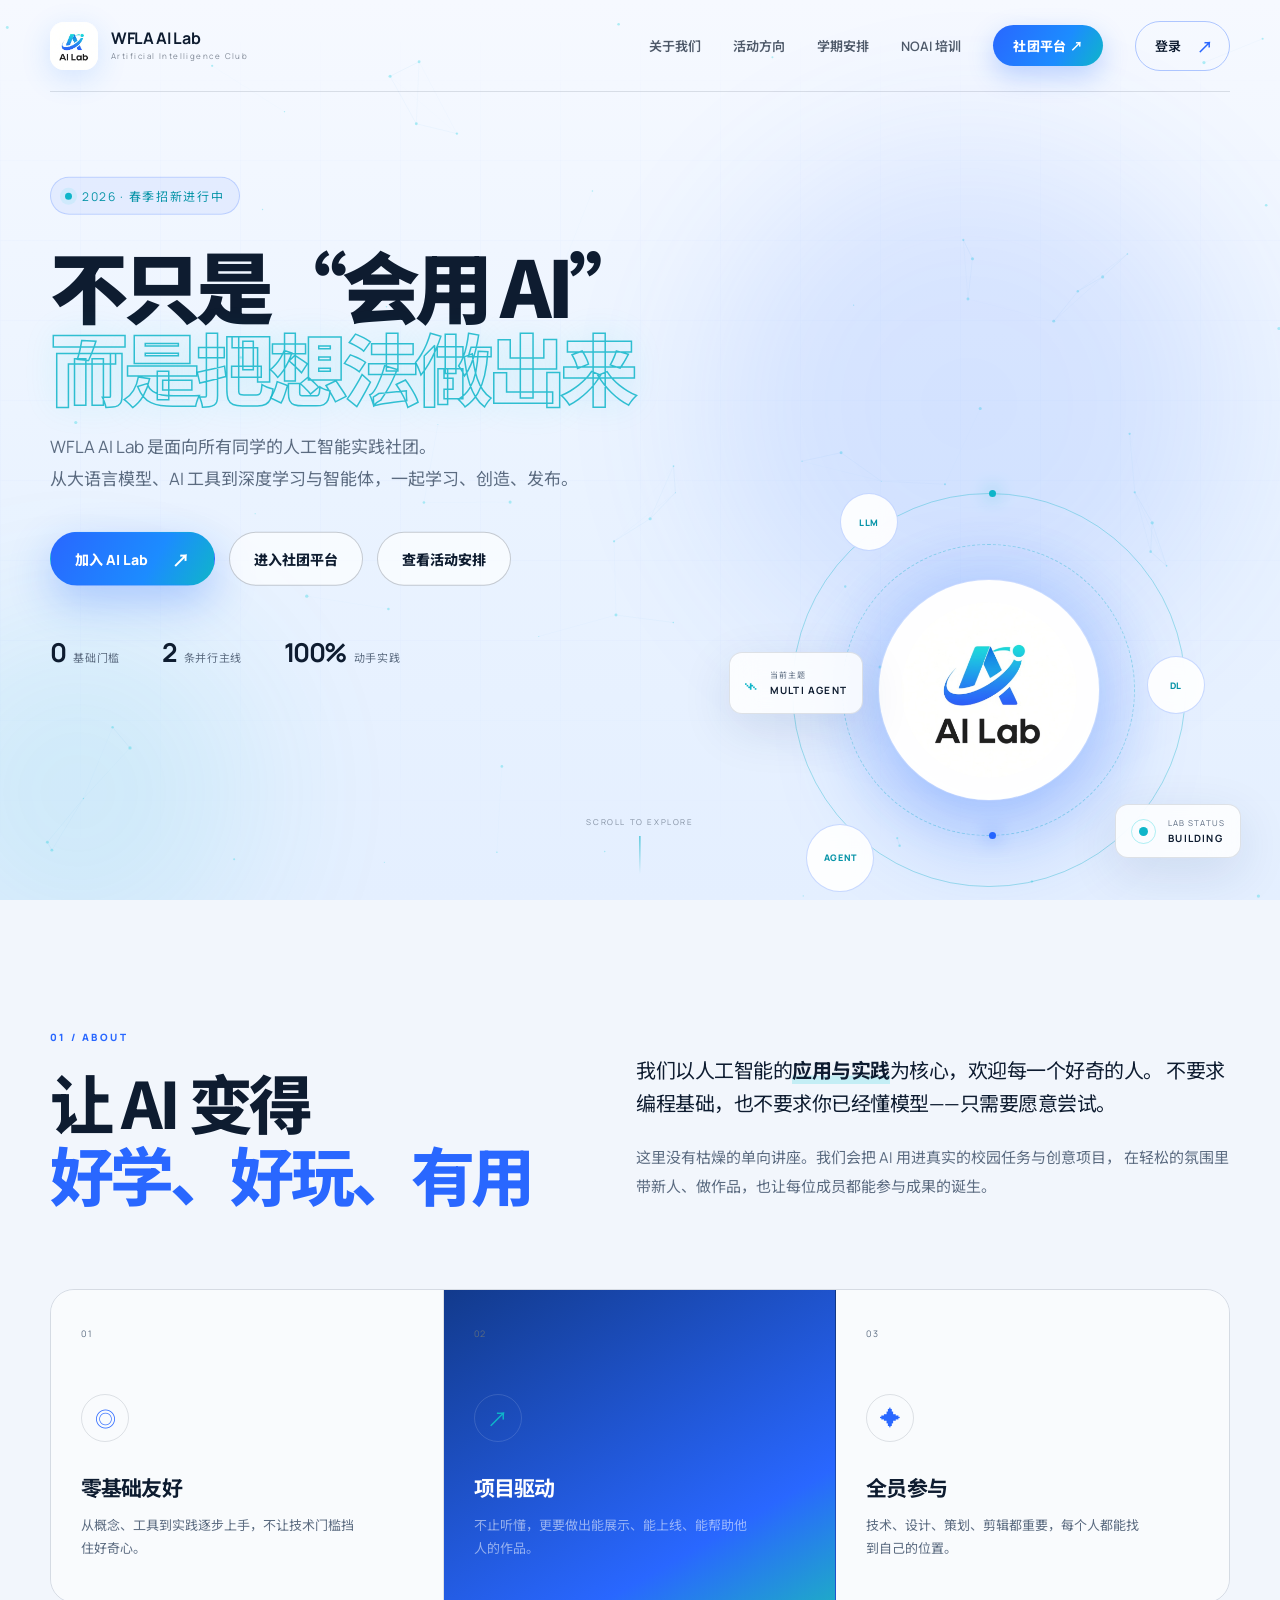
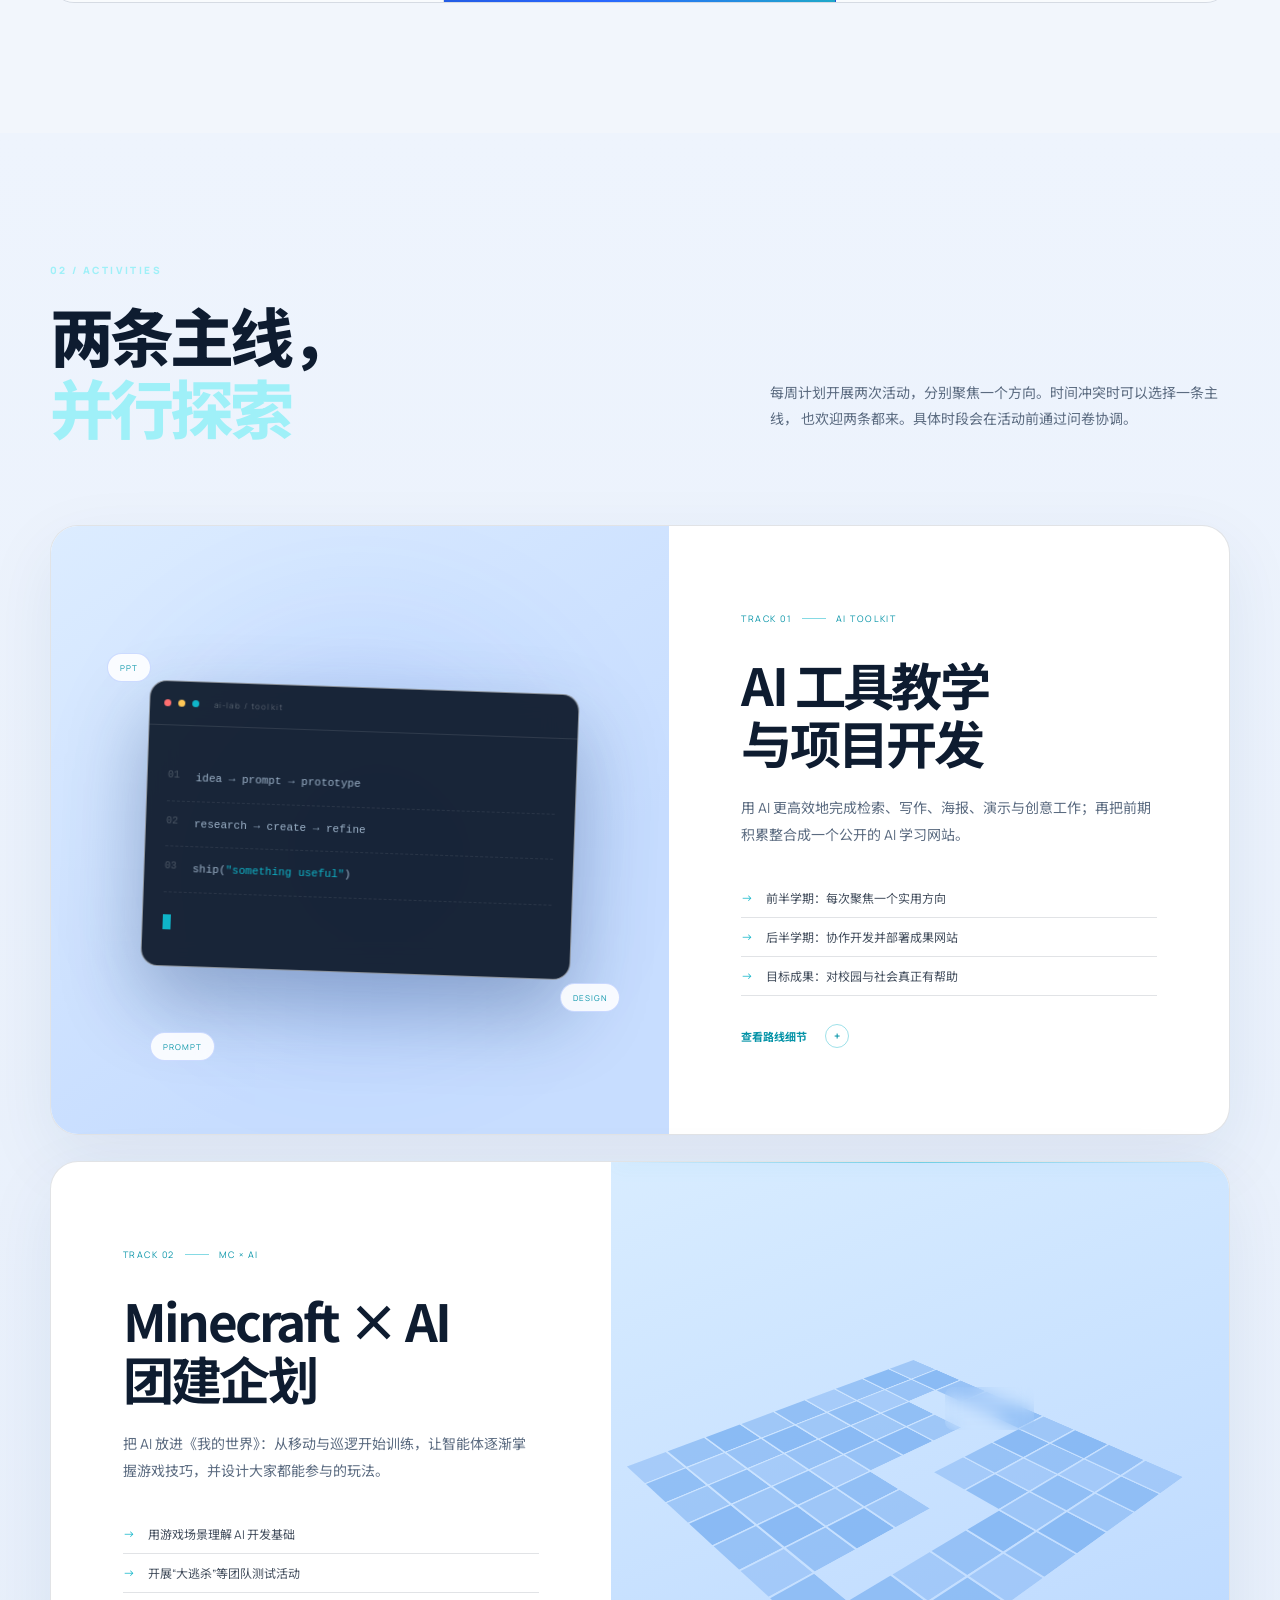
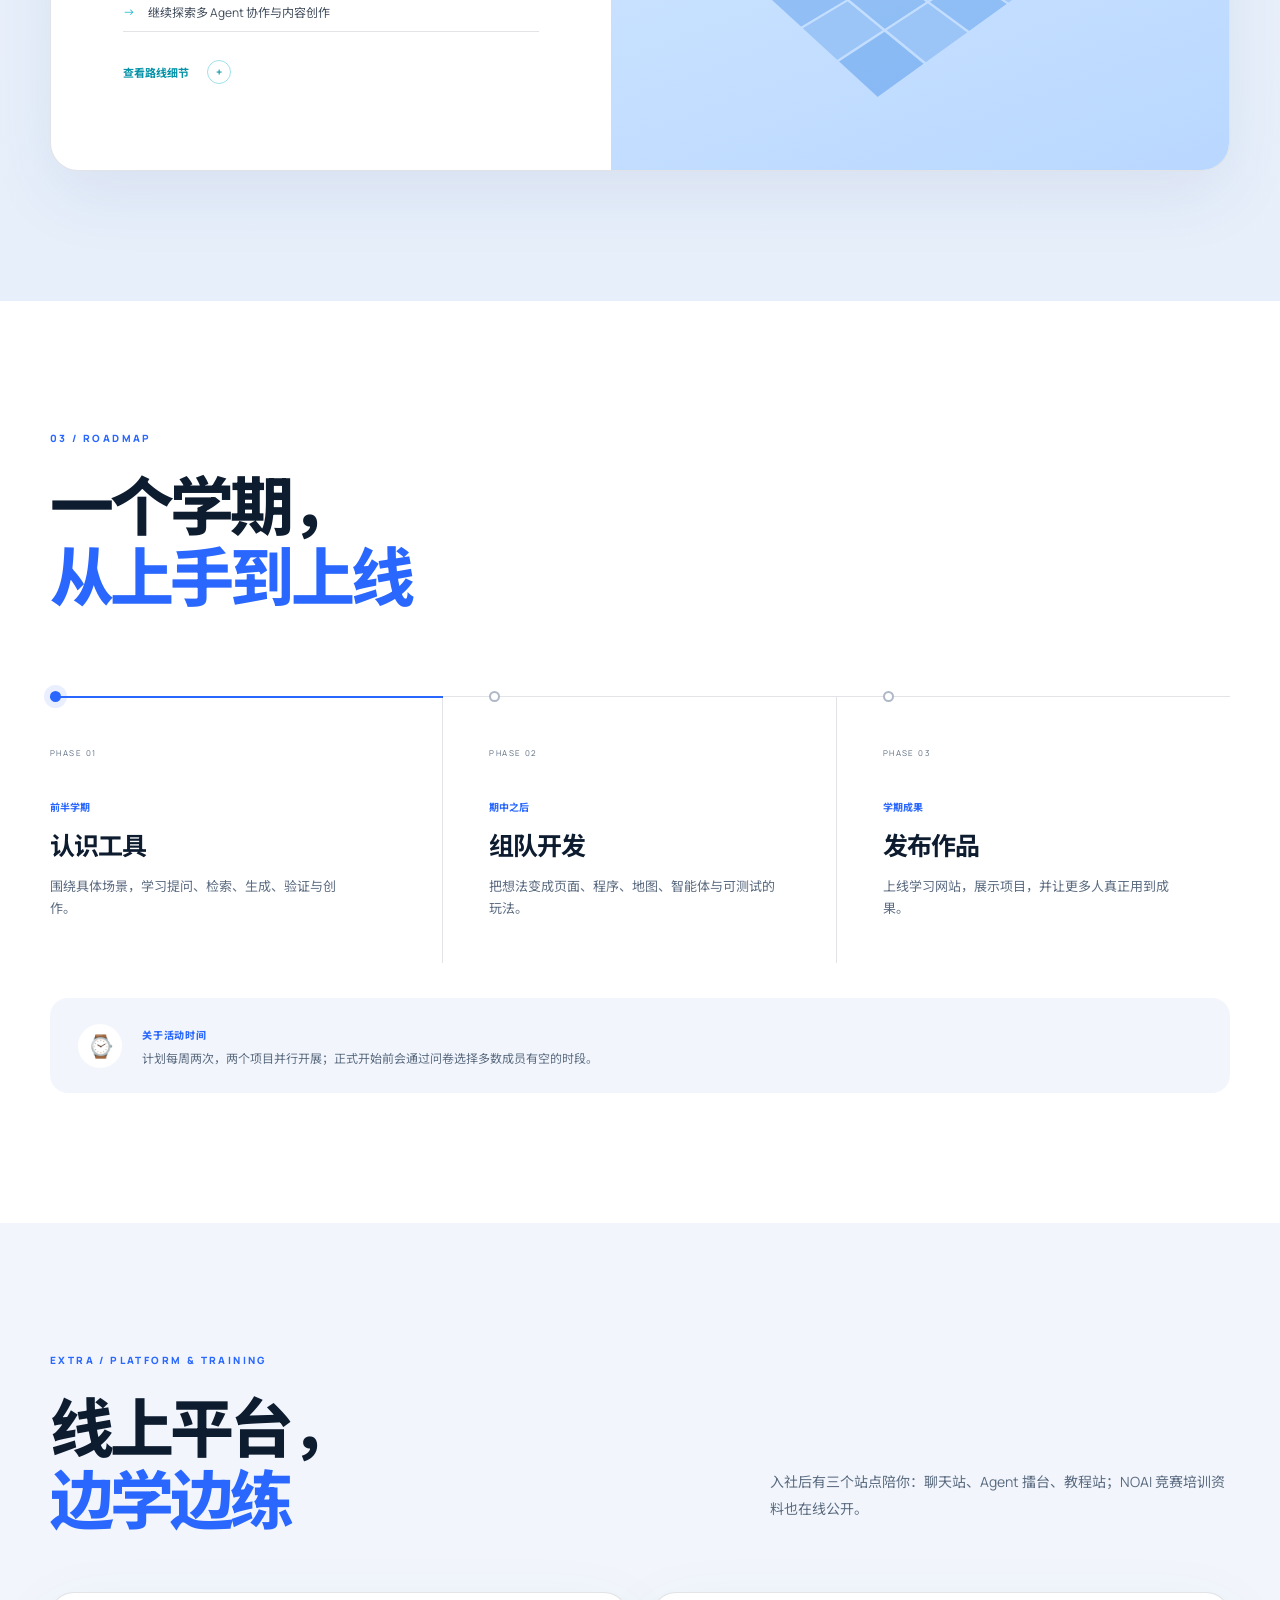
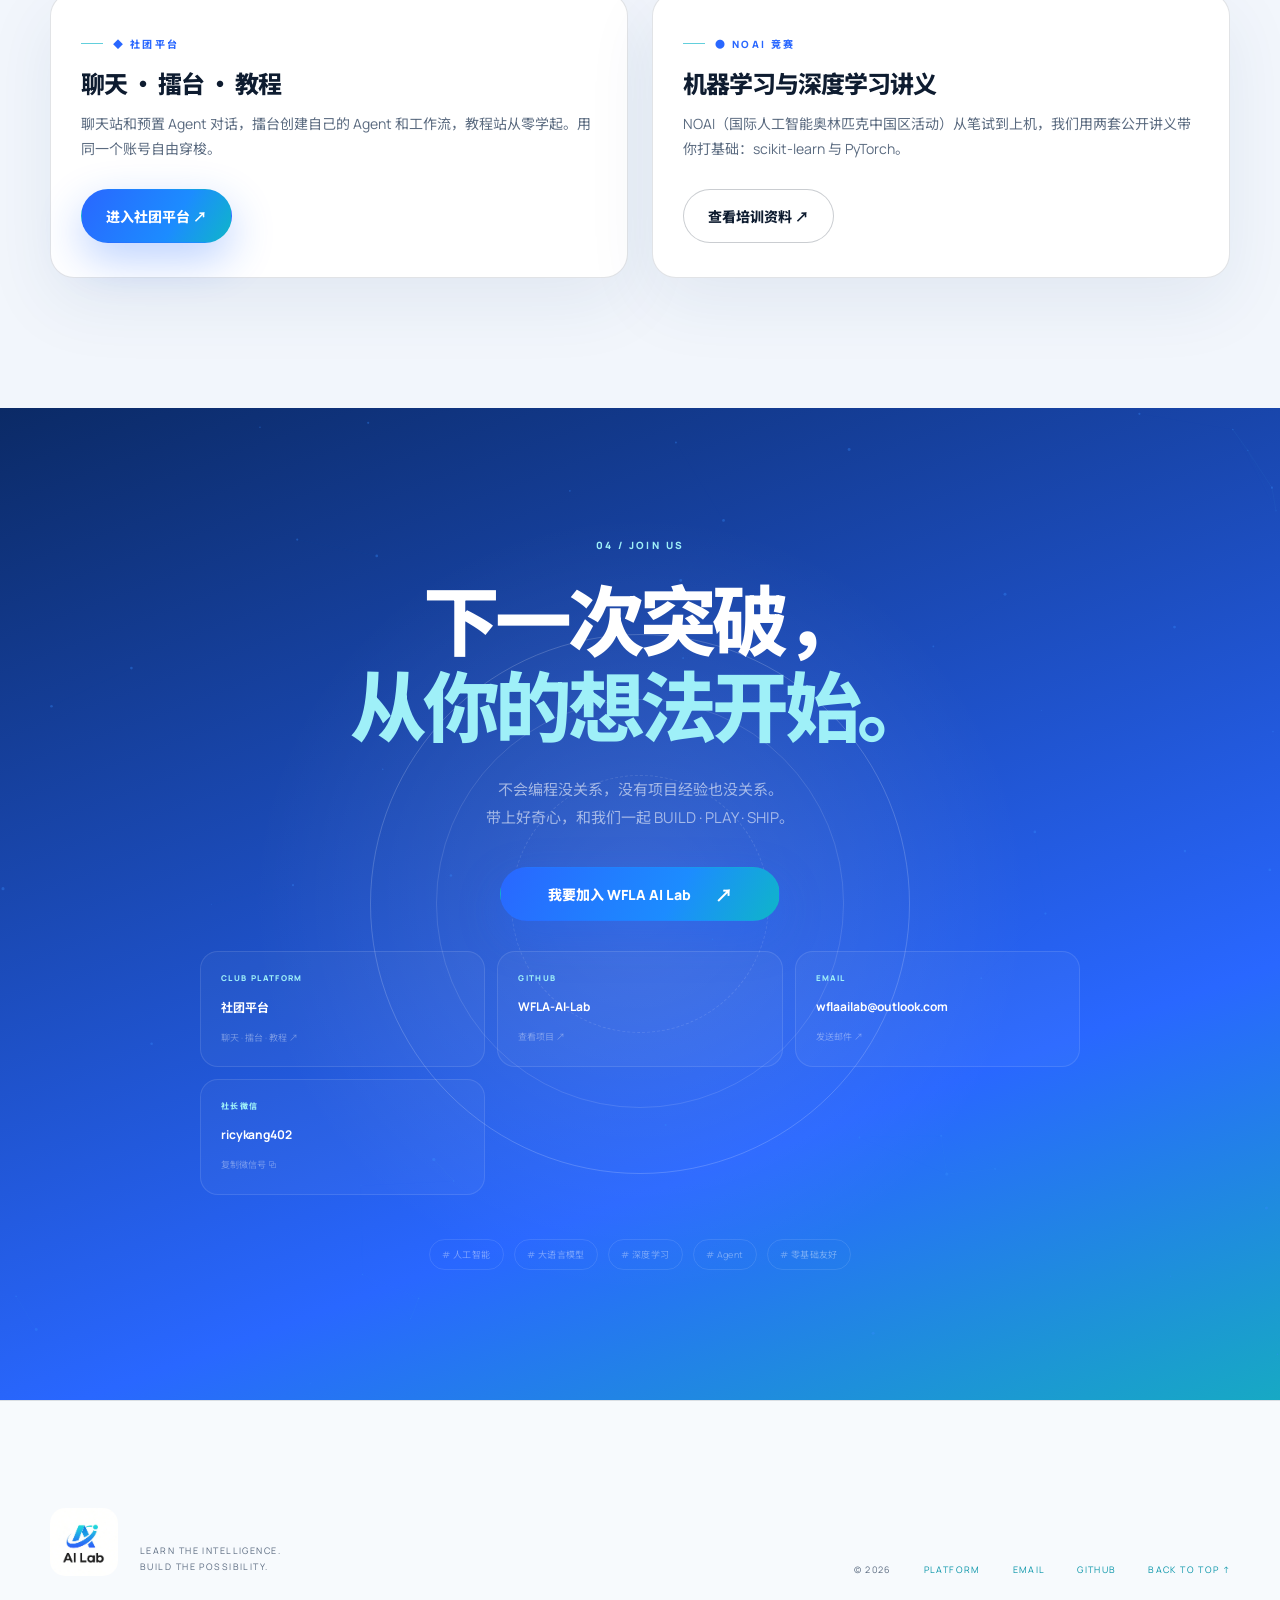
==== commit c6486844: "导航登录按钮+社团平台入口+主站平台/NOAI介绍板块" ====
--- a/index.html
+++ b/index.html
@@ -49,7 +49,8 @@
         <a href="#activities">活动方向</a>
         <a href="#schedule">学期安排</a>
         <a href="noai.html">NOAI 培训</a>
-        <button class="nav-cta" type="button" data-open-modal>加入我们 <span>↗</span></button>
+        <a class="nav-platform" href="https://chat.wfla-ailab.top/portal" target="_blank" rel="noreferrer">社团平台 ↗</a>
+        <a class="nav-cta" href="https://chat.wfla-ailab.top/" target="_blank" rel="noreferrer">登录 <span>↗</span></a>
       </nav>
     </header>
 
@@ -281,6 +282,32 @@
         </div>
       </section>
 
+      <section class="section section-light" id="platform">
+        <div class="section-inner">
+          <div class="section-heading split reveal">
+            <div>
+              <span class="section-index">EXTRA / PLATFORM &amp; TRAINING</span>
+              <h2>线上平台，<br><em>边学边练</em></h2>
+            </div>
+            <p>入社后有三个站点陪你：聊天站、Agent 擂台、教程站；NOAI 竞赛培训资料也在线公开。</p>
+          </div>
+          <div class="platform-duo">
+            <article class="platform-card">
+              <div class="platform-card-head">◆ 社团平台</div>
+              <h3>聊天 · 擂台 · 教程</h3>
+              <p>聊天站和预置 Agent 对话，擂台创建自己的 Agent 和工作流，教程站从零学起。用同一个账号自由穿梭。</p>
+              <a class="button button-primary" href="https://chat.wfla-ailab.top/portal" target="_blank" rel="noreferrer">进入社团平台 ↗</a>
+            </article>
+            <article class="platform-card">
+              <div class="platform-card-head">● NOAI 竞赛</div>
+              <h3>机器学习与深度学习讲义</h3>
+              <p>NOAI（国际人工智能奥林匹克中国区活动）从笔试到上机，我们用两套公开讲义带你打基础：scikit-learn 与 PyTorch。</p>
+              <a class="button button-ghost" href="noai.html" target="_blank" rel="noreferrer">查看培训资料 ↗</a>
+            </article>
+          </div>
+        </div>
+      </section>
+
       <section class="section join-section" id="join">
         <canvas id="join-canvas" aria-hidden="true"></canvas>
         <div class="join-orb" aria-hidden="true"></div>
--- a/styles.css
+++ b/styles.css
@@ -411,3 +411,57 @@
   *, *::before, *::after { animation-duration: .01ms !important; animation-iteration-count: 1 !important; transition-duration: .01ms !important; }
   .reveal { opacity: 1; transform: none; }
 }
+
+/* ============================================================
+   追加规则：社团平台导航入口 + 主站介绍双卡区
+   （只新增，不改动上方任何既有规则）
+   ============================================================ */
+
+/* 导航「社团平台」高亮胶囊：蓝→青渐变底白字，hover 上浮并增强投影 */
+.nav-platform,
+.site-nav > a.nav-platform {
+  display: inline-flex; align-items: center; gap: 10px; padding: 11px 20px;
+  border-radius: 999px; background: linear-gradient(120deg, var(--blue), #1c8cff 62%, var(--cyan));
+  color: white; font-size: 13px; font-weight: 800; letter-spacing: .02em;
+  box-shadow: 0 10px 26px rgba(29, 104, 255, .26); opacity: 1;
+  transition: transform .25s, box-shadow .25s, filter .25s;
+}
+/* 覆盖 .site-nav > a:not(.nav-cta) 的下划线动效与弱化透明度 */
+.site-nav > a.nav-platform::after { content: none; }
+.nav-platform:hover,
+.site-nav > a.nav-platform:hover {
+  opacity: 1; transform: translateY(-2px);
+  box-shadow: 0 16px 40px rgba(29, 104, 255, .42); filter: brightness(1.05);
+}
+
+/* 主站介绍区：双卡网格 */
+.platform-duo {
+  display: grid; grid-template-columns: repeat(2, 1fr); gap: 24px; margin-top: 60px;
+}
+.platform-card {
+  background: var(--white); border: 1px solid var(--line-light); border-radius: var(--radius);
+  padding: 34px 30px; box-shadow: 0 24px 70px rgba(24, 60, 120, .08);
+  transition: transform .3s, box-shadow .3s, border-color .3s;
+}
+.platform-card:hover {
+  transform: translateY(-5px); border-color: rgba(41, 103, 255, .38);
+  box-shadow: 0 34px 92px rgba(24, 60, 120, .16);
+}
+/* 卡片头小徽章：沿用 .section-index 的蓝色小字宽字距风格 */
+.platform-card-head {
+  display: inline-flex; align-items: center; gap: 10px;
+  color: var(--blue); font-size: 10px; font-weight: 800; letter-spacing: .24em;
+}
+.platform-card-head::before { content: ""; width: 22px; height: 1px; background: var(--cyan); opacity: .65; }
+.platform-card h3 {
+  margin: 16px 0 12px; font-family: "Noto Sans SC", sans-serif;
+  font-size: 24px; font-weight: 800; letter-spacing: -.04em; line-height: 1.3;
+}
+.platform-card p { margin: 0; color: var(--muted); font-size: 14px; line-height: 1.8; }
+.platform-card .button { margin-top: 28px; }
+
+@media (max-width: 820px) {
+  .site-nav > a.nav-platform { justify-content: center; padding: 14px 20px; margin-top: 6px; }
+  .platform-duo { grid-template-columns: 1fr; margin-top: 44px; }
+  .platform-card { padding: 28px 24px; }
+}
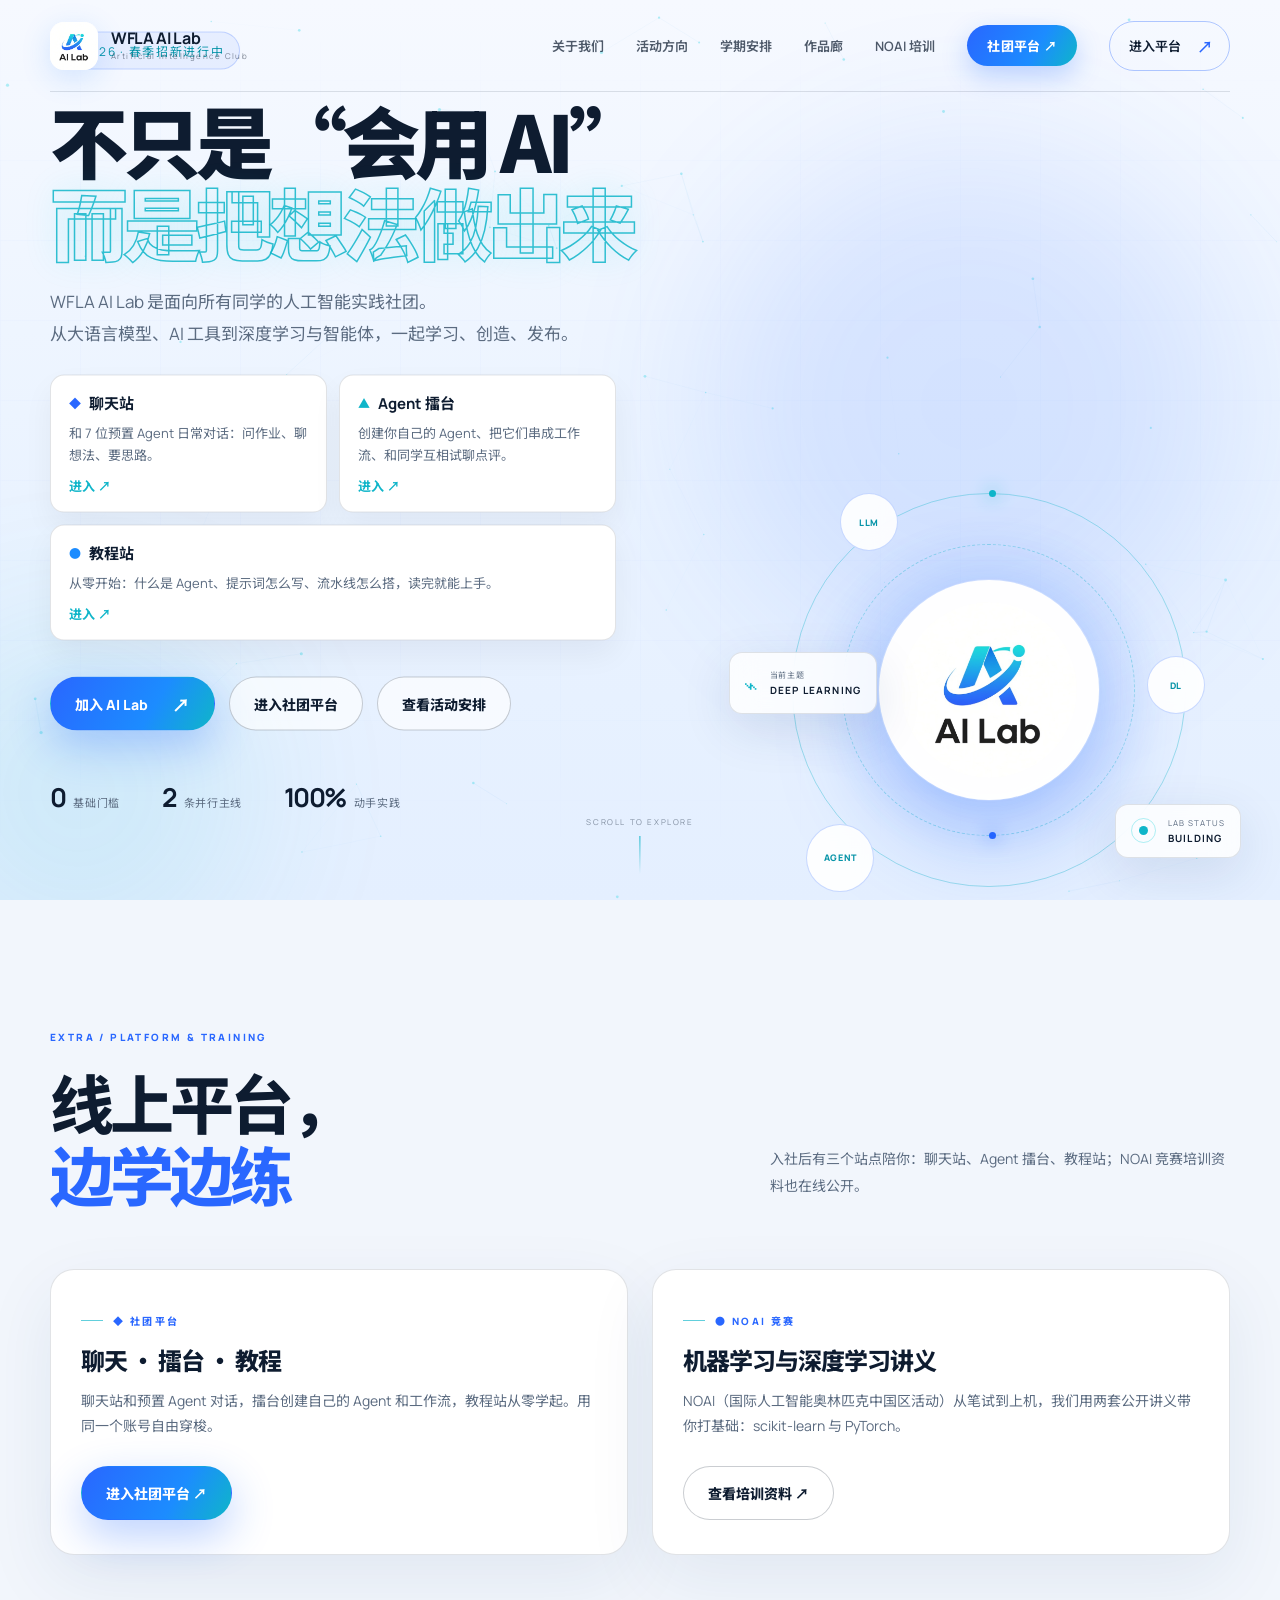
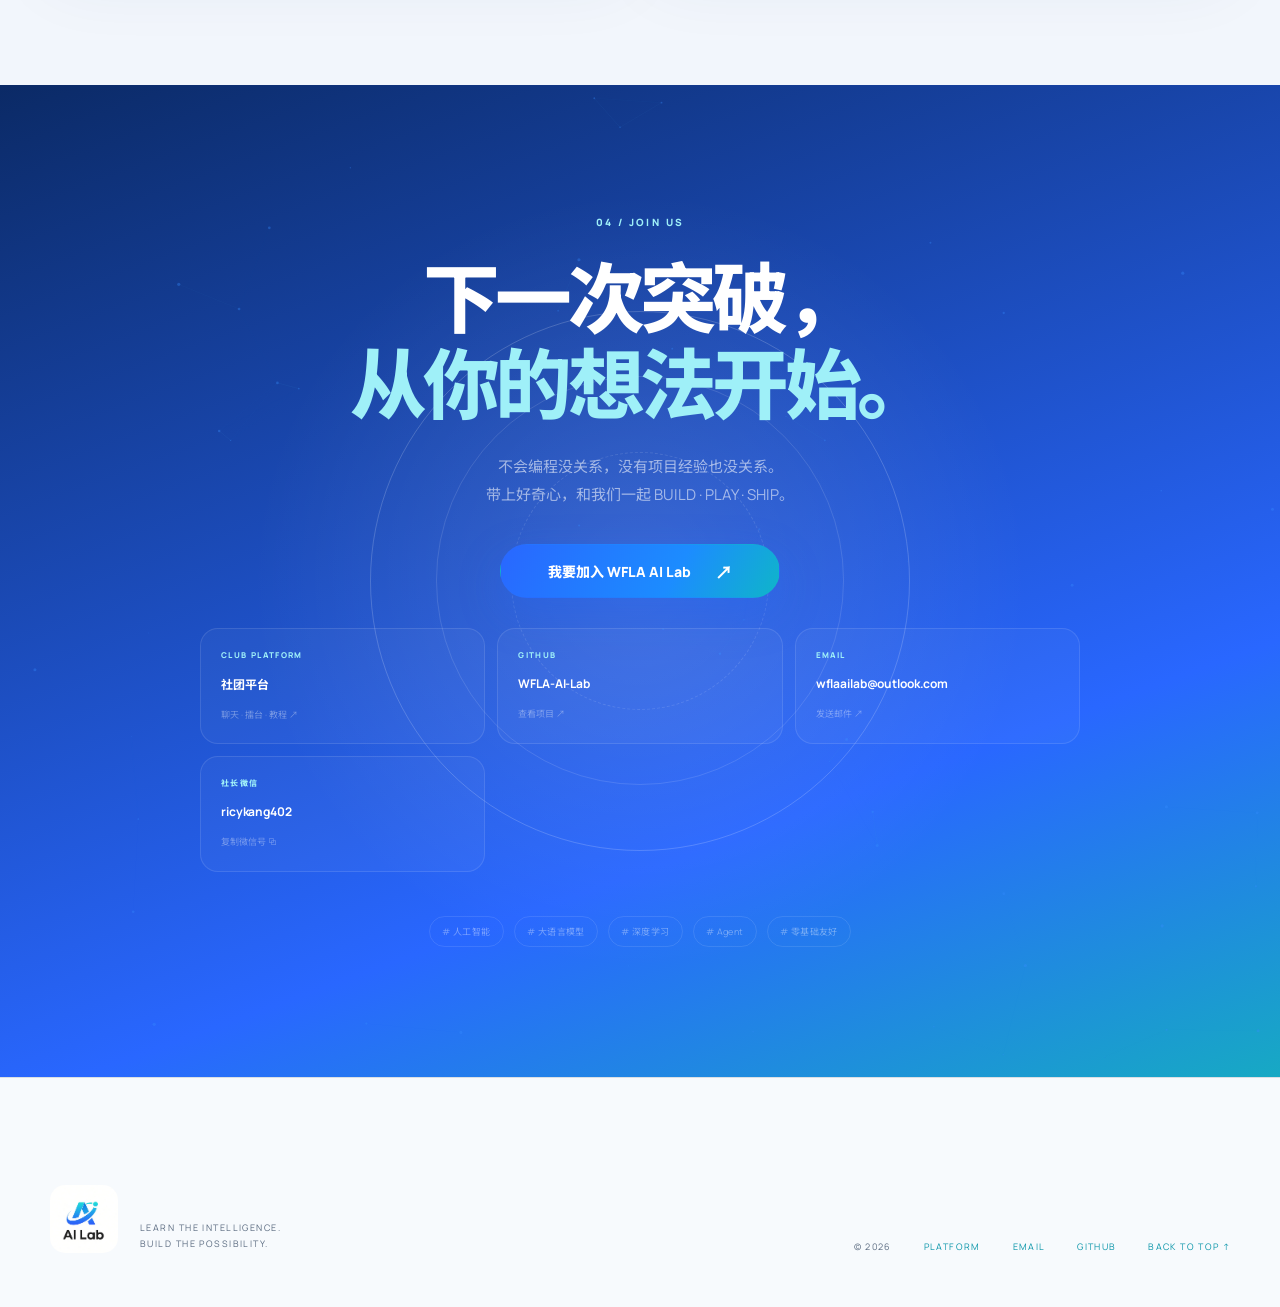
==== commit f7c0c950: "作品廊+NOAI试读解锁+主站拆页+三站引导" ====
--- a/index.html
+++ b/index.html
@@ -45,12 +45,13 @@
       </button>
 
       <nav class="site-nav" id="site-nav" aria-label="主导航">
-        <a href="#about">关于我们</a>
-        <a href="#activities">活动方向</a>
-        <a href="#schedule">学期安排</a>
+        <a href="about.html">关于我们</a>
+        <a href="activities.html">活动方向</a>
+        <a href="schedule.html">学期安排</a>
+        <a href="showcase.html">作品廊</a>
         <a href="noai.html">NOAI 培训</a>
         <a class="nav-platform" href="https://chat.wfla-ailab.top/portal" target="_blank" rel="noreferrer">社团平台 ↗</a>
-        <a class="nav-cta" href="https://chat.wfla-ailab.top/" target="_blank" rel="noreferrer">登录 <span>↗</span></a>
+        <a class="nav-cta" href="https://chat.wfla-ailab.top/portal" target="_blank" rel="noreferrer">进入平台 <span>↗</span></a>
       </nav>
     </header>
 
@@ -77,12 +78,32 @@
             从大语言模型、AI 工具到深度学习与智能体，一起学习、创造、发布。
           </p>
 
+          <div class="hero-guide reveal" style="display: flex; flex-wrap: wrap; gap: 12px; margin-top: 24px; max-width: 660px;">
+            <article style="flex: 1 1 200px; min-width: 200px; background: #ffffff; border: 1px solid rgba(14, 28, 48, .12); border-radius: 14px; padding: 16px 18px; box-shadow: 0 14px 30px rgba(14, 28, 48, .05);">
+              <strong style="display: flex; align-items: center; gap: 8px; font-size: 15px; color: #0e1c30;"><span style="color: #2967ff; font-size: 12px;">◆</span>聊天站</strong>
+              <p style="margin: 8px 0 0; font-size: 13px; line-height: 1.7; color: #5b6b80;">和 7 位预置 Agent 日常对话：问作业、聊想法、要思路。</p>
+              <a style="display: inline-block; margin-top: 10px; font-size: 13px; font-weight: 700; color: #0fb5c9; text-decoration: none;" href="https://chat.wfla-ailab.top/" target="_blank" rel="noreferrer">进入 ↗</a>
+            </article>
+
+            <article style="flex: 1 1 200px; min-width: 200px; background: #ffffff; border: 1px solid rgba(14, 28, 48, .12); border-radius: 14px; padding: 16px 18px; box-shadow: 0 14px 30px rgba(14, 28, 48, .05);">
+              <strong style="display: flex; align-items: center; gap: 8px; font-size: 15px; color: #0e1c30;"><span style="color: #0fb5c9; font-size: 12px;">▲</span>Agent 擂台</strong>
+              <p style="margin: 8px 0 0; font-size: 13px; line-height: 1.7; color: #5b6b80;">创建你自己的 Agent、把它们串成工作流、和同学互相试聊点评。</p>
+              <a style="display: inline-block; margin-top: 10px; font-size: 13px; font-weight: 700; color: #0fb5c9; text-decoration: none;" href="https://chat.wfla-ailab.top/arena" target="_blank" rel="noreferrer">进入 ↗</a>
+            </article>
+
+            <article style="flex: 1 1 200px; min-width: 200px; background: #ffffff; border: 1px solid rgba(14, 28, 48, .12); border-radius: 14px; padding: 16px 18px; box-shadow: 0 14px 30px rgba(14, 28, 48, .05);">
+              <strong style="display: flex; align-items: center; gap: 8px; font-size: 15px; color: #0e1c30;"><span style="color: #1c8cff; font-size: 12px;">●</span>教程站</strong>
+              <p style="margin: 8px 0 0; font-size: 13px; line-height: 1.7; color: #5b6b80;">从零开始：什么是 Agent、提示词怎么写、流水线怎么搭，读完就能上手。</p>
+              <a style="display: inline-block; margin-top: 10px; font-size: 13px; font-weight: 700; color: #0fb5c9; text-decoration: none;" href="https://tutorial.wfla-ailab.top/" target="_blank" rel="noreferrer">进入 ↗</a>
+            </article>
+          </div>
+
           <div class="hero-actions reveal">
             <button class="button button-primary" type="button" data-open-modal>
               <span>加入 AI Lab</span><span class="button-icon">↗</span>
             </button>
             <a class="button button-ghost" href="https://chat.wfla-ailab.top/portal" target="_blank" rel="noreferrer">进入社团平台</a>
-            <a class="button button-ghost" href="#activities">查看活动安排</a>
+            <a class="button button-ghost" href="activities.html">查看活动安排</a>
           </div>
 
           <div class="hero-proof reveal" aria-label="社团特点">
@@ -113,173 +134,9 @@
           </div>
         </div>
 
-        <a class="scroll-cue" href="#about" aria-label="继续向下浏览">
+        <a class="scroll-cue" href="#platform" aria-label="继续向下浏览">
           <span>SCROLL TO EXPLORE</span><i></i>
         </a>
-      </section>
-
-      <section class="section section-light" id="about">
-        <div class="section-inner about-grid">
-          <div class="section-heading reveal">
-            <span class="section-index">01 / ABOUT</span>
-            <h2>让 AI 变得<br /><em>好学、好玩、有用</em></h2>
-          </div>
-
-          <div class="about-copy reveal">
-            <p class="lead-copy">
-              我们以人工智能的<strong>应用与实践</strong>为核心，欢迎每一个好奇的人。
-              不要求编程基础，也不要求你已经懂模型——只需要愿意尝试。
-            </p>
-            <p>
-              这里没有枯燥的单向讲座。我们会把 AI 用进真实的校园任务与创意项目，
-              在轻松的氛围里带新人、做作品，也让每位成员都能参与成果的诞生。
-            </p>
-          </div>
-
-          <div class="principles reveal">
-            <article class="principle-card">
-              <span class="card-number">01</span>
-              <div class="mini-icon">◎</div>
-              <h3>零基础友好</h3>
-              <p>从概念、工具到实践逐步上手，不让技术门槛挡住好奇心。</p>
-            </article>
-            <article class="principle-card featured">
-              <span class="card-number">02</span>
-              <div class="mini-icon">↗</div>
-              <h3>项目驱动</h3>
-              <p>不止听懂，更要做出能展示、能上线、能帮助他人的作品。</p>
-            </article>
-            <article class="principle-card">
-              <span class="card-number">03</span>
-              <div class="mini-icon">✦</div>
-              <h3>全员参与</h3>
-              <p>技术、设计、策划、剪辑都重要，每个人都能找到自己的位置。</p>
-            </article>
-          </div>
-        </div>
-      </section>
-
-      <section class="section section-dark" id="activities">
-        <div class="section-inner">
-          <div class="section-heading split reveal">
-            <div>
-              <span class="section-index">02 / ACTIVITIES</span>
-              <h2>两条主线，<br /><em>并行探索</em></h2>
-            </div>
-            <p>
-              每周计划开展两次活动，分别聚焦一个方向。时间冲突时可以选择一条主线，
-              也欢迎两条都来。具体时段会在活动前通过问卷协调。
-            </p>
-          </div>
-
-          <div class="activity-stack">
-            <article class="activity-card tool-card reveal" data-tilt>
-              <div class="activity-visual tool-visual" aria-hidden="true">
-                <div class="terminal-window">
-                  <div class="terminal-bar"><i></i><i></i><i></i><span>ai-lab / toolkit</span></div>
-                  <div class="terminal-code">
-                    <p><span>01</span><code>idea → prompt → prototype</code></p>
-                    <p><span>02</span><code>research → create → refine</code></p>
-                    <p><span>03</span><code>ship(<b>"something useful"</b>)</code></p>
-                    <div class="terminal-cursor"></div>
-                  </div>
-                </div>
-                <span class="floating-chip chip-a">PPT</span>
-                <span class="floating-chip chip-b">DESIGN</span>
-                <span class="floating-chip chip-c">PROMPT</span>
-              </div>
-              <div class="activity-content">
-                <div class="activity-meta"><span>TRACK 01</span><i></i><span>AI TOOLKIT</span></div>
-                <h3>AI 工具教学<br />与项目开发</h3>
-                <p>
-                  用 AI 更高效地完成检索、写作、海报、演示与创意工作；再把前期积累整合成一个公开的 AI 学习网站。
-                </p>
-                <ul>
-                  <li>前半学期：每次聚焦一个实用方向</li>
-                  <li>后半学期：协作开发并部署成果网站</li>
-                  <li>目标成果：对校园与社会真正有帮助</li>
-                </ul>
-                <button class="text-button activity-expand" type="button" aria-expanded="false">
-                  <span>查看路线细节</span><i>+</i>
-                </button>
-                <div class="activity-detail">
-                  <p>
-                    选题会参考成员真实需求：社团宣传、学生会工作、IB 学习任务或个人创作，都可以成为现场案例。
-                  </p>
-                </div>
-              </div>
-            </article>
-
-            <article class="activity-card mc-card reveal" data-tilt>
-              <div class="activity-content">
-                <div class="activity-meta"><span>TRACK 02</span><i></i><span>MC × AI</span></div>
-                <h3>Minecraft × AI<br />团建企划</h3>
-                <p>
-                  把 AI 放进《我的世界》：从移动与巡逻开始训练，让智能体逐渐掌握游戏技巧，并设计大家都能参与的玩法。
-                </p>
-                <ul>
-                  <li>用游戏场景理解 AI 开发基础</li>
-                  <li>开展“大逃杀”等团队测试活动</li>
-                  <li>继续探索多 Agent 协作与内容创作</li>
-                </ul>
-                <button class="text-button activity-expand" type="button" aria-expanded="false">
-                  <span>查看路线细节</span><i>+</i>
-                </button>
-                <div class="activity-detail">
-                  <p>
-                    你可以参与地图、策划、测试、开发或视频剪辑；好的玩法来自所有成员一起试、一起改。
-                  </p>
-                </div>
-              </div>
-              <div class="activity-visual voxel-visual" aria-hidden="true">
-                <div class="voxel-world" id="voxel-world"></div>
-                <div class="agent-marker"><span></span><b>AI AGENT</b><small>PATH FOUND</small></div>
-                <div class="scan-line"></div>
-              </div>
-            </article>
-          </div>
-        </div>
-      </section>
-
-      <section class="section section-schedule" id="schedule">
-        <div class="section-inner">
-          <div class="section-heading reveal">
-            <span class="section-index">03 / ROADMAP</span>
-            <h2>一个学期，<br /><em>从上手到上线</em></h2>
-          </div>
-
-          <div class="roadmap reveal" role="list">
-            <article class="roadmap-step active" role="listitem" tabindex="0">
-              <span class="step-id">PHASE 01</span>
-              <div class="step-dot"></div>
-              <small>前半学期</small>
-              <h3>认识工具</h3>
-              <p>围绕具体场景，学习提问、检索、生成、验证与创作。</p>
-            </article>
-            <article class="roadmap-step" role="listitem" tabindex="0">
-              <span class="step-id">PHASE 02</span>
-              <div class="step-dot"></div>
-              <small>期中之后</small>
-              <h3>组队开发</h3>
-              <p>把想法变成页面、程序、地图、智能体与可测试的玩法。</p>
-            </article>
-            <article class="roadmap-step" role="listitem" tabindex="0">
-              <span class="step-id">PHASE 03</span>
-              <div class="step-dot"></div>
-              <small>学期成果</small>
-              <h3>发布作品</h3>
-              <p>上线学习网站，展示项目，并让更多人真正用到成果。</p>
-            </article>
-          </div>
-
-          <div class="schedule-note reveal">
-            <div class="schedule-icon">⌚</div>
-            <div>
-              <span>关于活动时间</span>
-              <p>计划每周两次，两个项目并行开展；正式开始前会通过问卷选择多数成员有空的时段。</p>
-            </div>
-          </div>
-        </div>
       </section>
 
       <section class="section section-light" id="platform">
@@ -348,6 +205,9 @@
           </div>
         </div>
       </section>
+
+      <!-- script.js 兼容垫片：活动区块已整体拆分至 activities.html，这里为脚本的 #voxel-world 钩子保留隐藏落点，避免空引用报错 -->
+      <div id="voxel-world" style="display: none" aria-hidden="true"></div>
     </main>
 
     <footer class="site-footer">
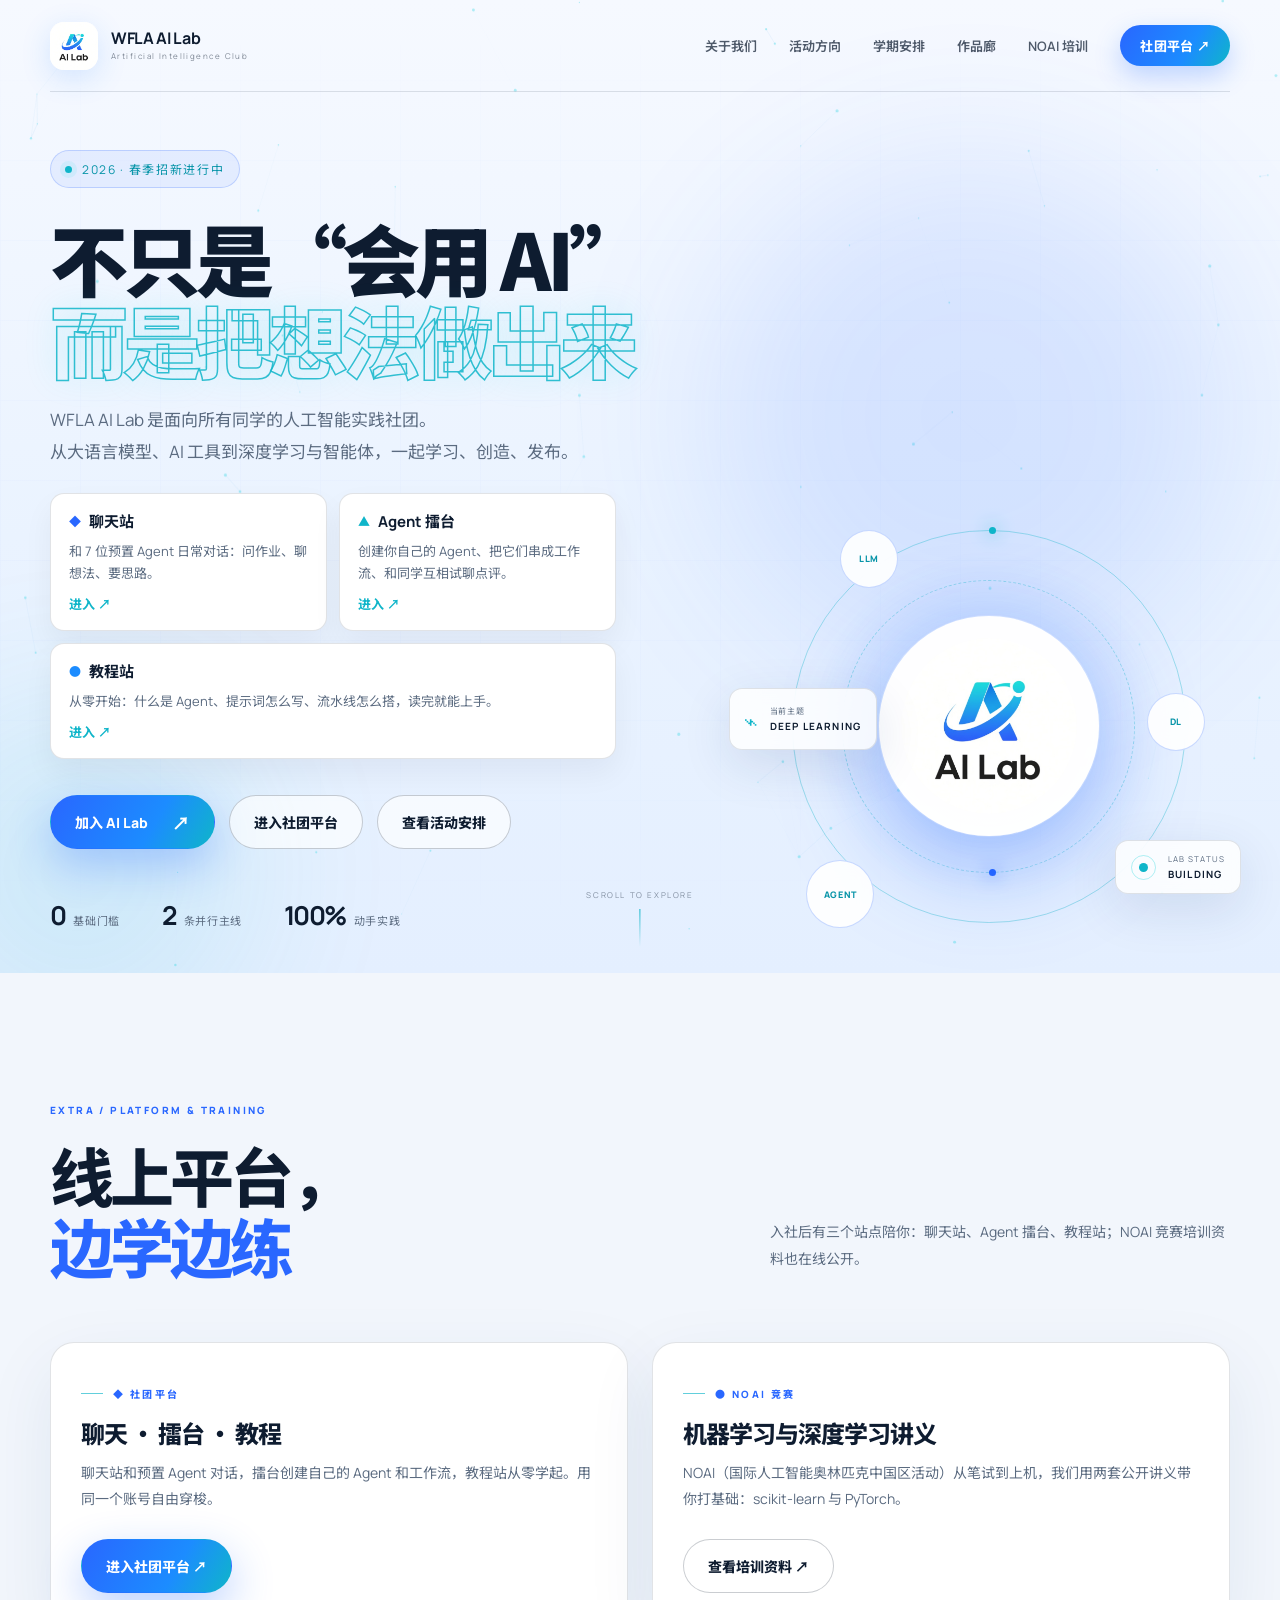
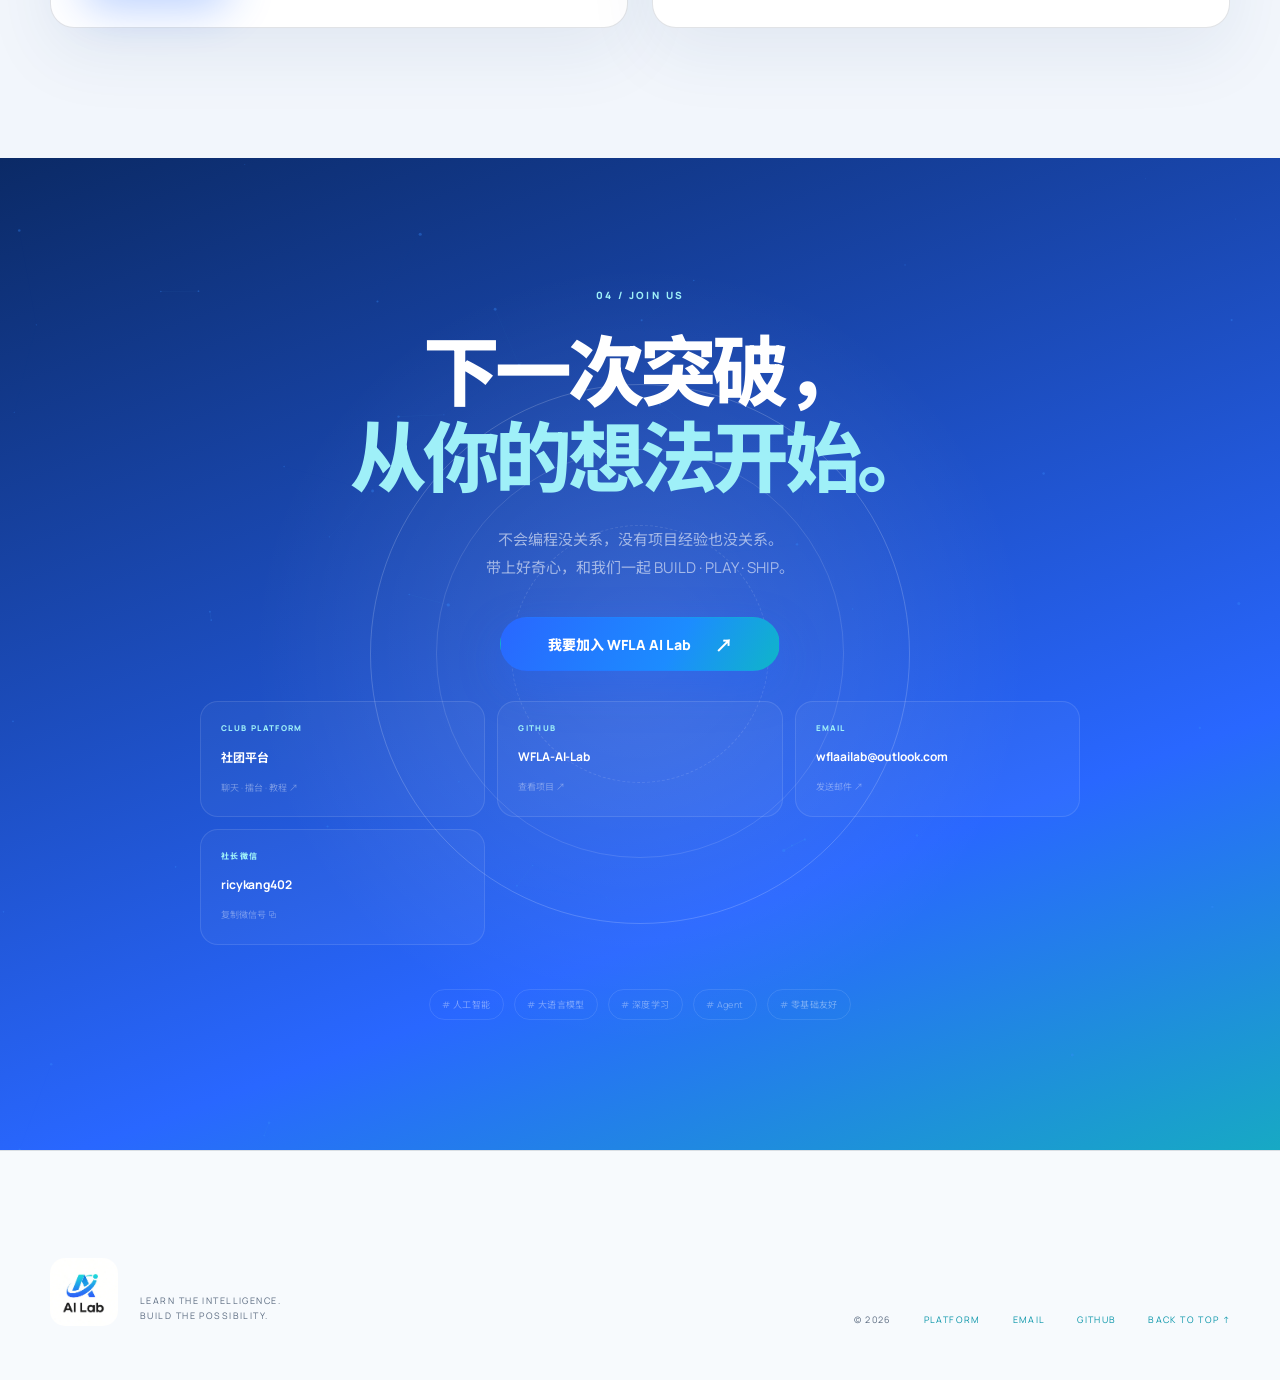
==== commit 219bf9ad: "修复hero重叠 + 导航移除重复的进入平台按钮" ====
--- a/index.html
+++ b/index.html
@@ -51,7 +51,6 @@
         <a href="showcase.html">作品廊</a>
         <a href="noai.html">NOAI 培训</a>
         <a class="nav-platform" href="https://chat.wfla-ailab.top/portal" target="_blank" rel="noreferrer">社团平台 ↗</a>
-        <a class="nav-cta" href="https://chat.wfla-ailab.top/portal" target="_blank" rel="noreferrer">进入平台 <span>↗</span></a>
       </nav>
     </header>
 
--- a/styles.css
+++ b/styles.css
@@ -77,7 +77,7 @@
 .menu-toggle { display: none; }
 
 .hero {
-  position: relative; min-height: 860px; height: 100svh; max-height: 1040px;
+  position: relative; min-height: 860px; height: auto; max-height: none;
   background: linear-gradient(180deg, #f6f9ff 0%, #eaf3ff 55%, #e4efff 100%);
   color: var(--ink); overflow: hidden;
 }
@@ -92,9 +92,11 @@
 .hero-glow-a { width: 520px; height: 520px; right: 4%; top: 16%; background: var(--blue); opacity: .12; }
 .hero-glow-b { width: 360px; height: 360px; left: -8%; bottom: -8%; background: var(--cyan); opacity: .1; }
 .hero-content {
-  width: var(--container); position: absolute; z-index: 3; left: 50%; top: 47%;
-  transform: translate(-50%, -50%); padding-right: 48%;
-}
+  width: var(--container); position: relative; z-index: 3;
+  margin: 0 auto; padding: 150px 48% 40px 0;
+}
+/* hero 三站引导卡：窄容器横排自适应换行 */
+.hero-guide { display: flex; flex-wrap: wrap; gap: 12px; margin-top: 26px; }
 .eyebrow {
   display: inline-flex; align-items: center; gap: 10px; padding: 9px 14px;
   border: 1px solid rgba(41, 103, 255, .22); background: rgba(41, 103, 255, .07);
@@ -350,7 +352,7 @@
   .site-nav > a { padding: 15px; }
   .nav-cta { margin-top: 4px; justify-content: space-between; }
   .hero { min-height: 940px; height: auto; }
-  .hero-content { position: relative; top: 0; left: 0; transform: none; padding: 154px 0 440px; width: var(--container); margin: 0 auto; }
+  .hero-content { position: relative; top: 0; left: 0; transform: none; padding: 130px 0 420px; width: var(--container); margin: 0 auto; }
   .hero h1 { font-size: clamp(40px, 10vw, 72px); }
   .hero-orbit { width: 360px; height: 360px; right: 50%; top: auto; bottom: 36px; transform: translateX(50%); }
   .signal-card-a { left: 5px; }
